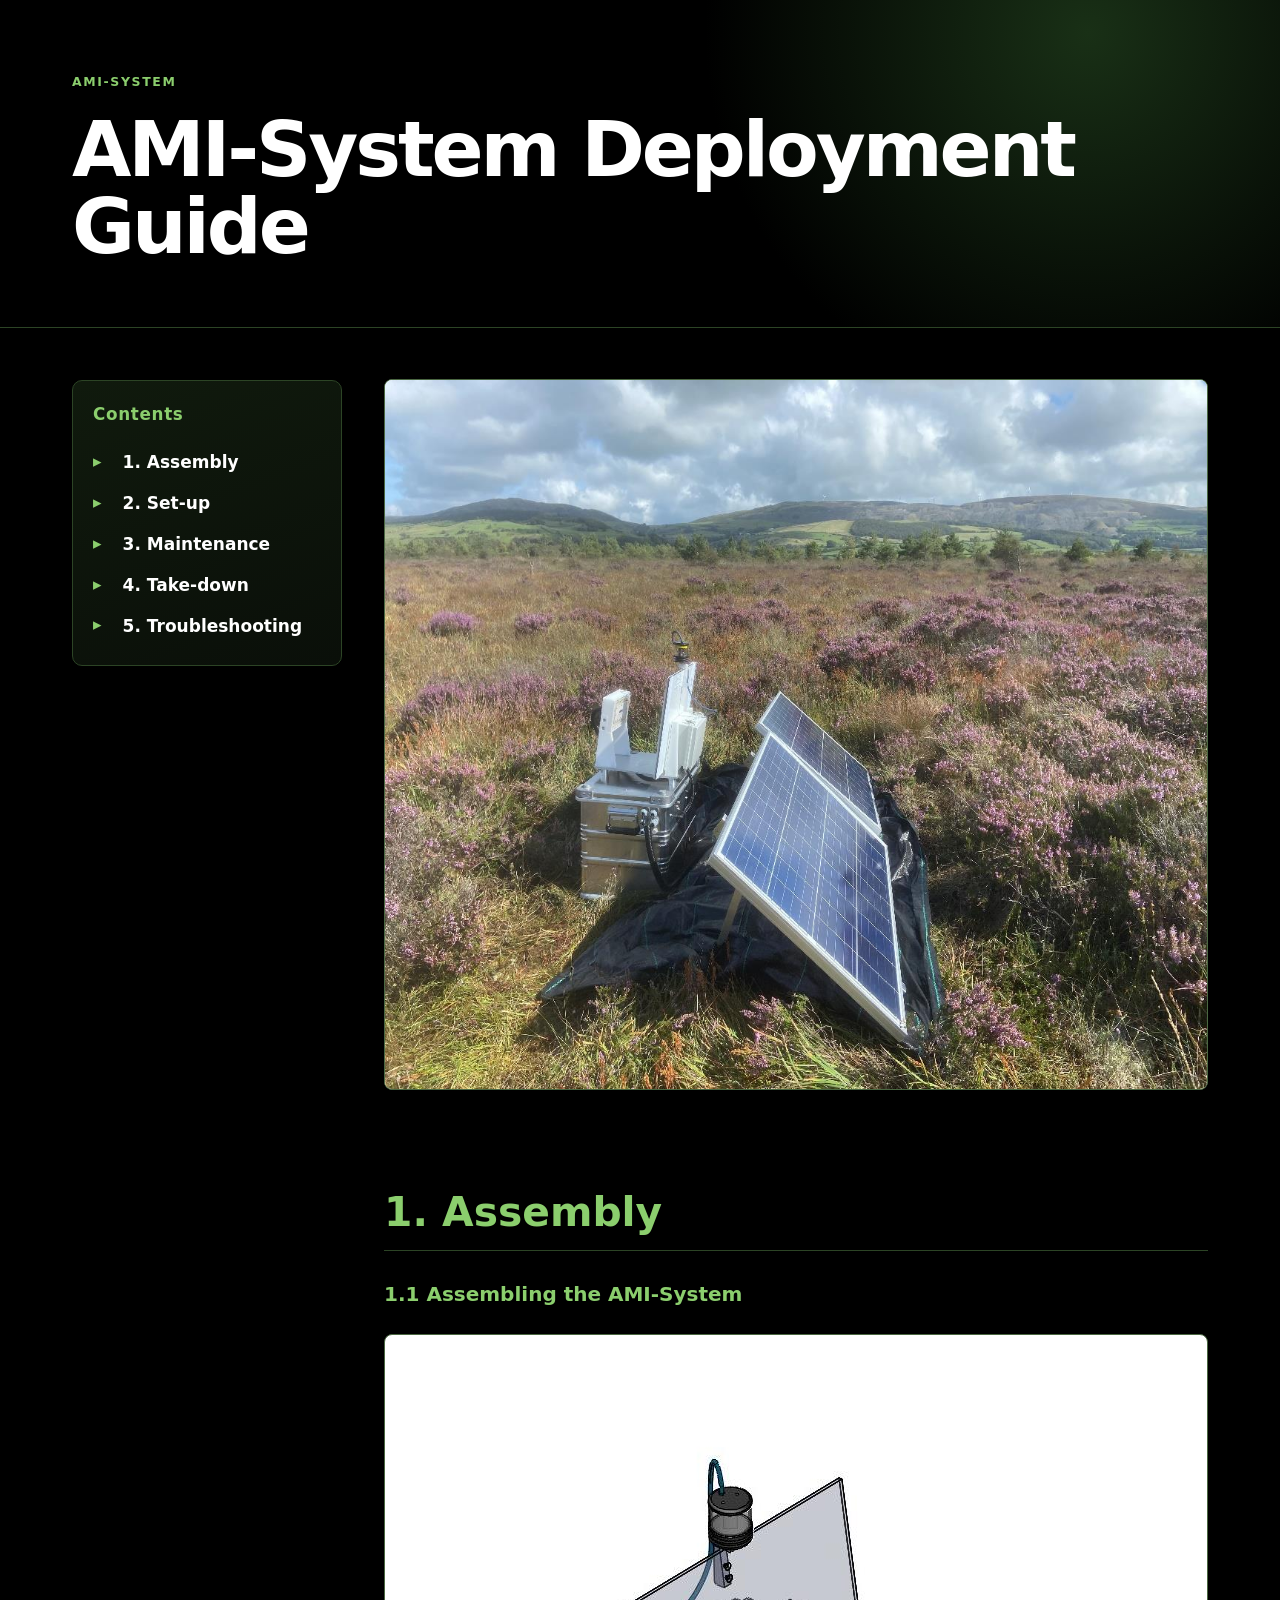
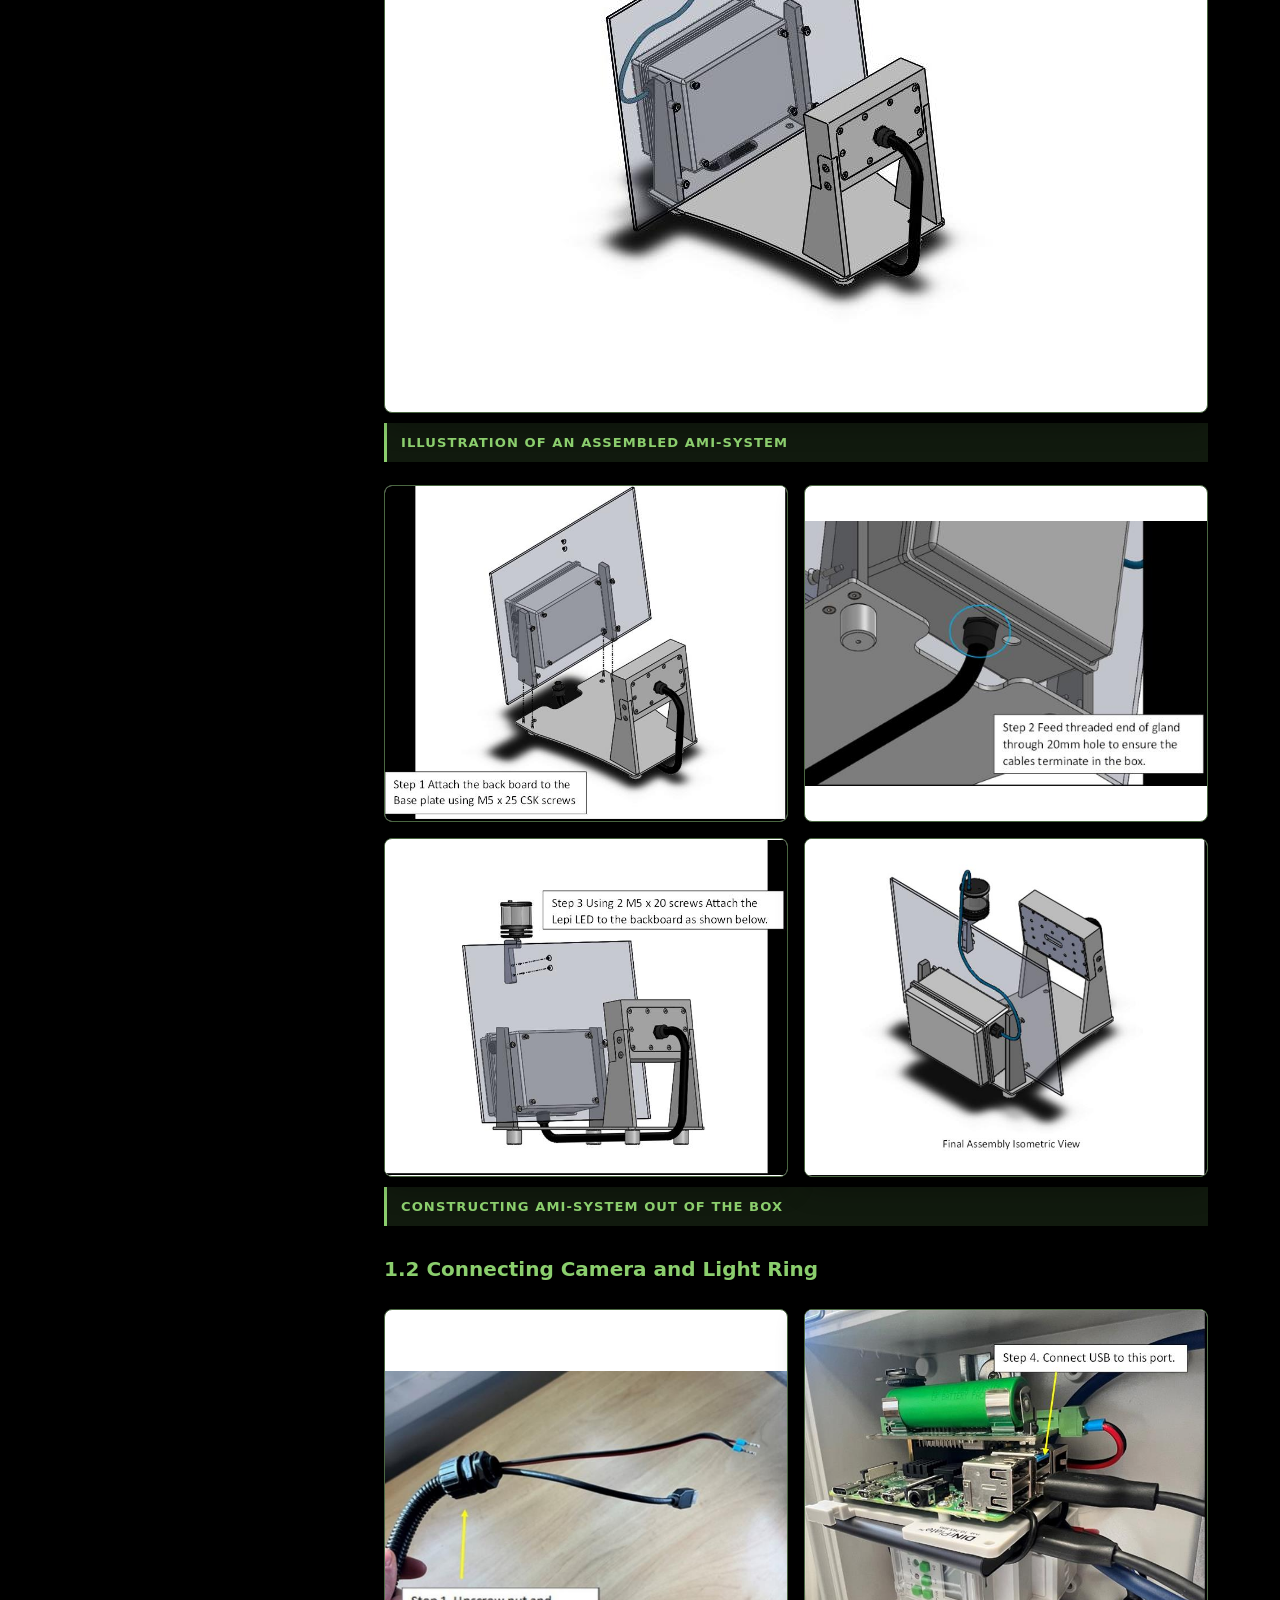
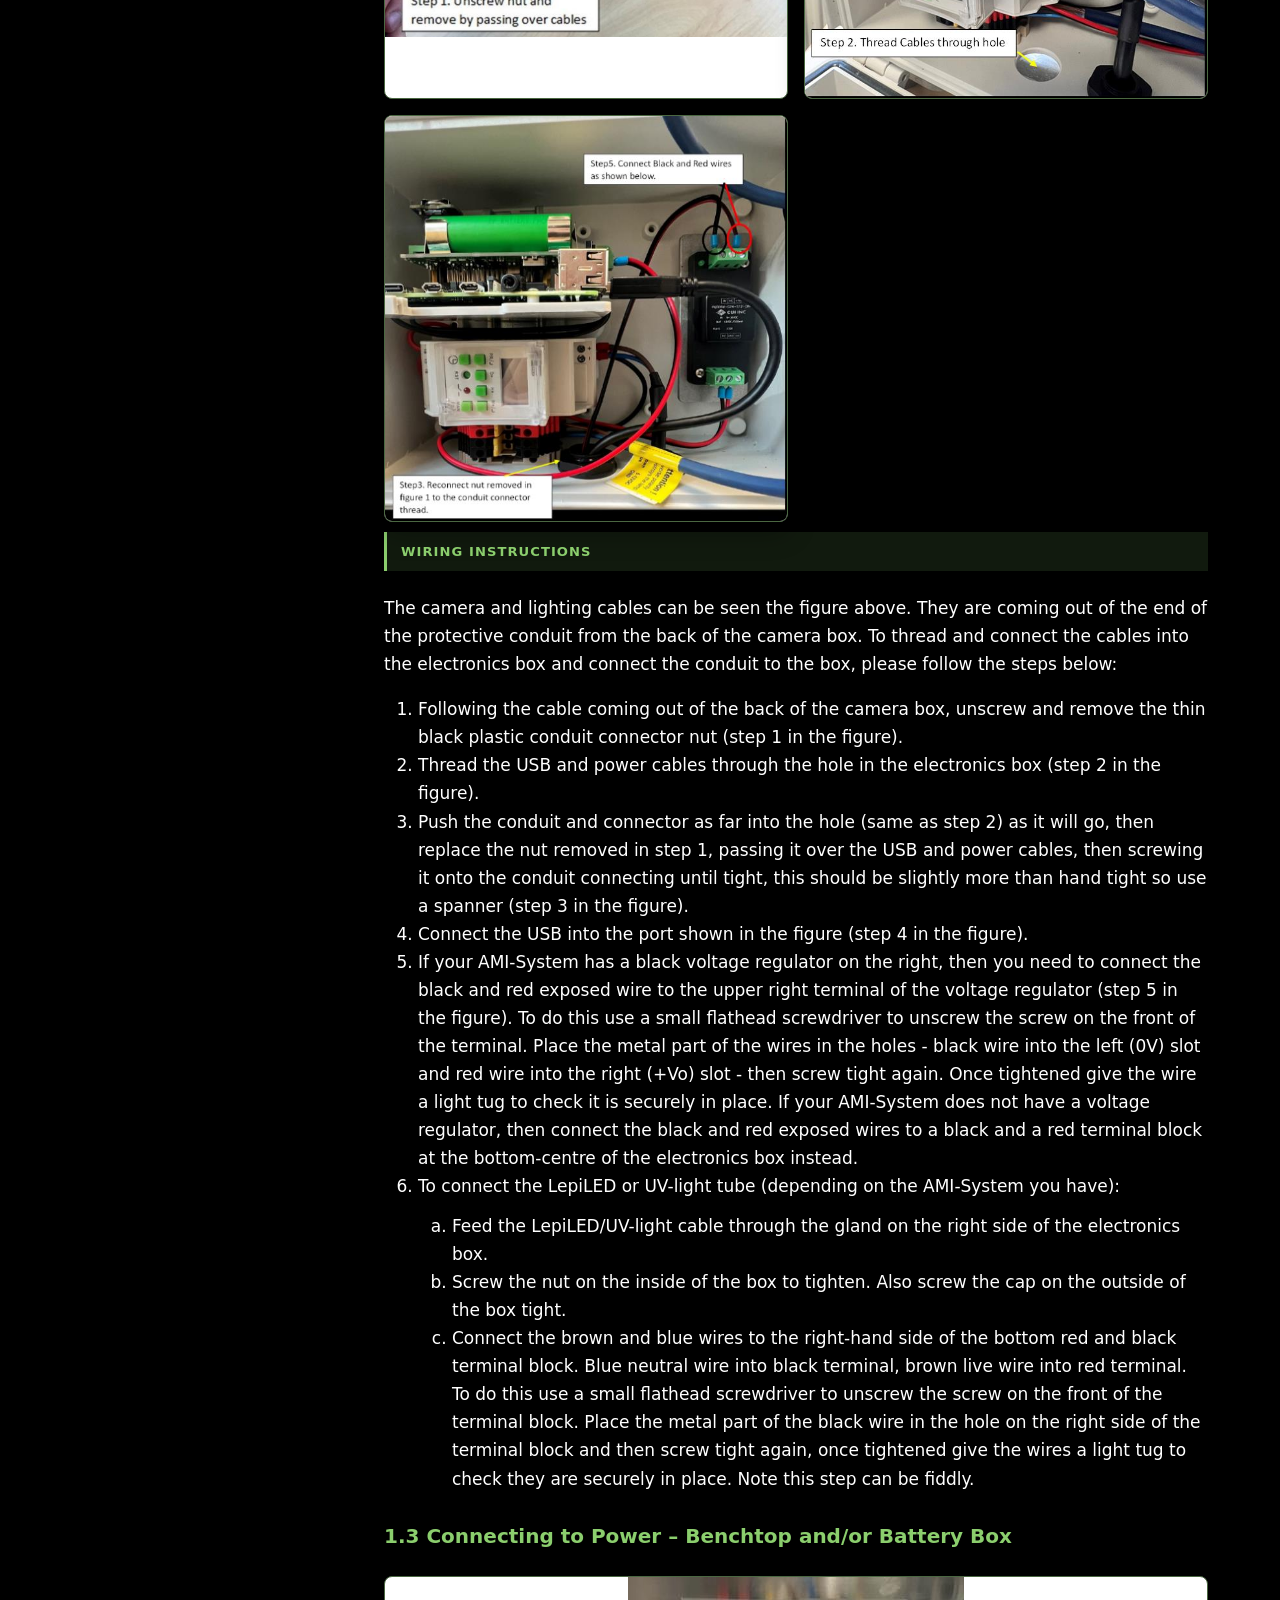
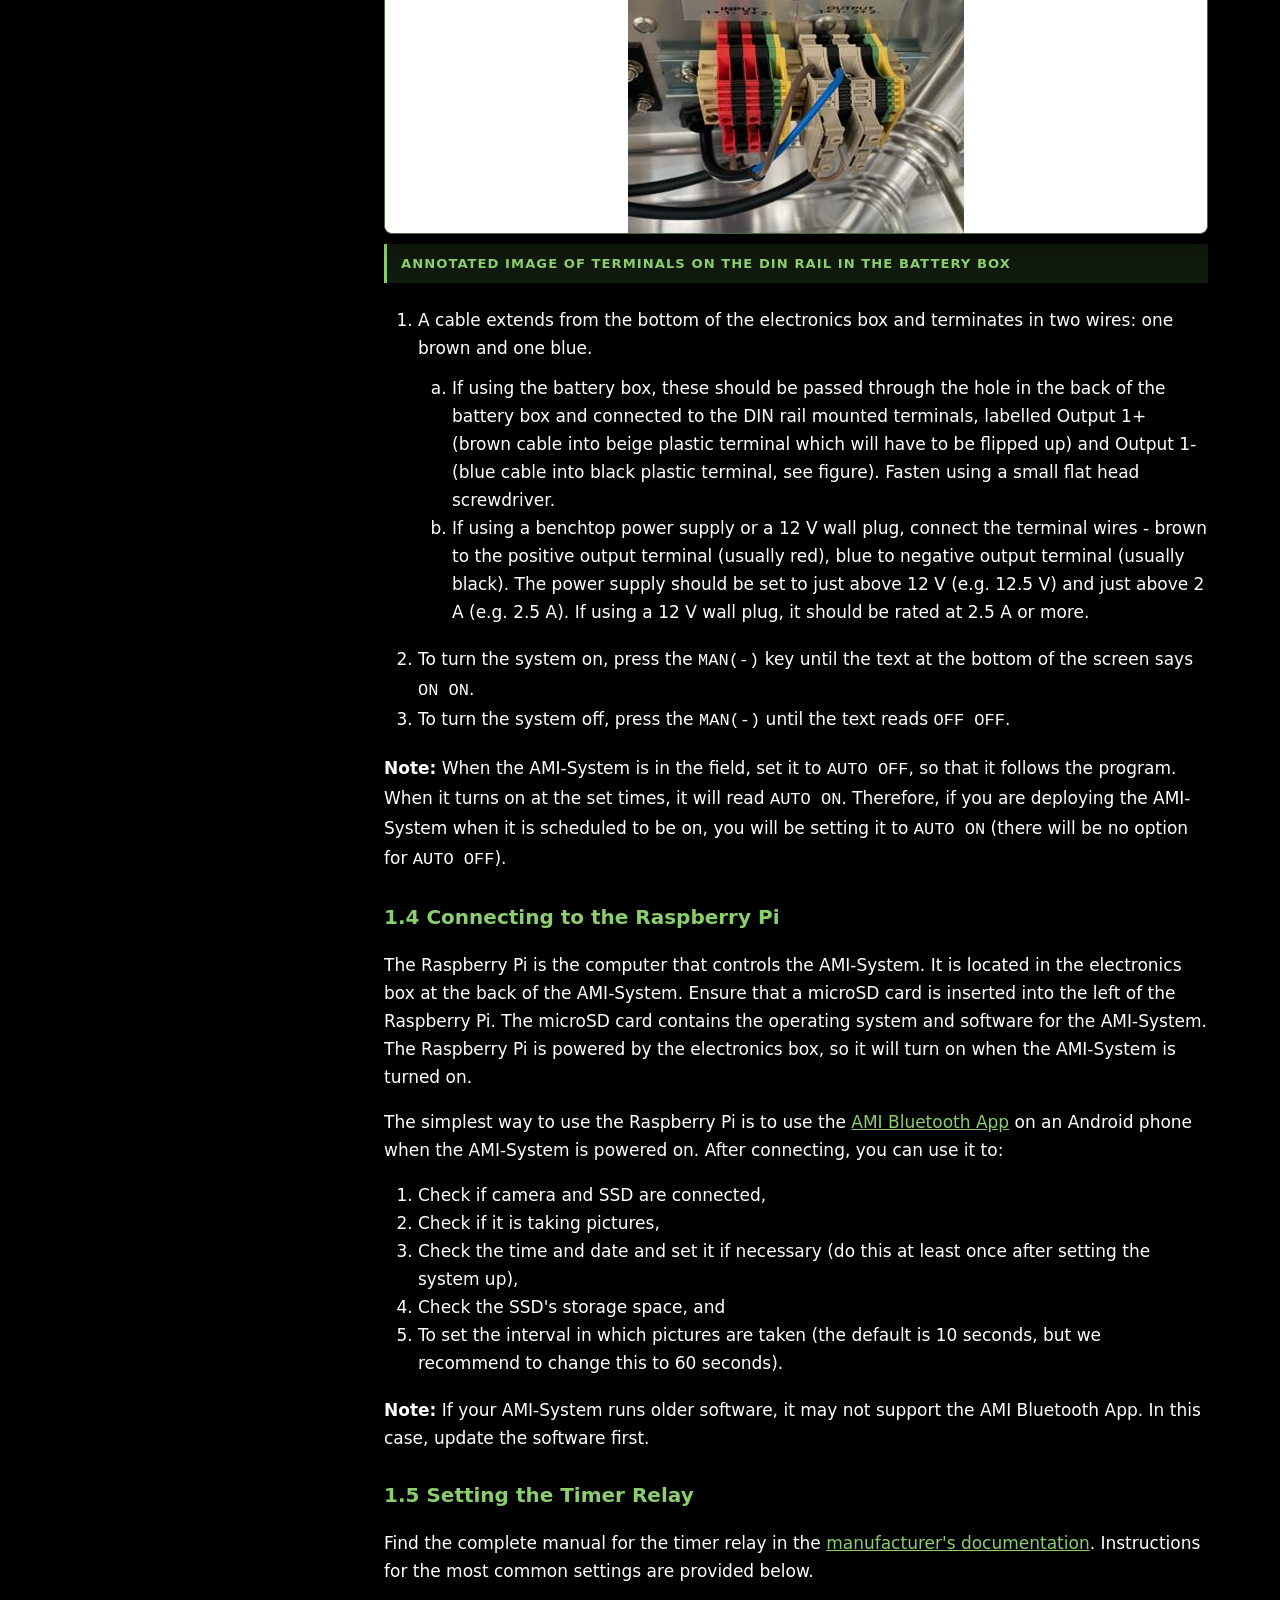
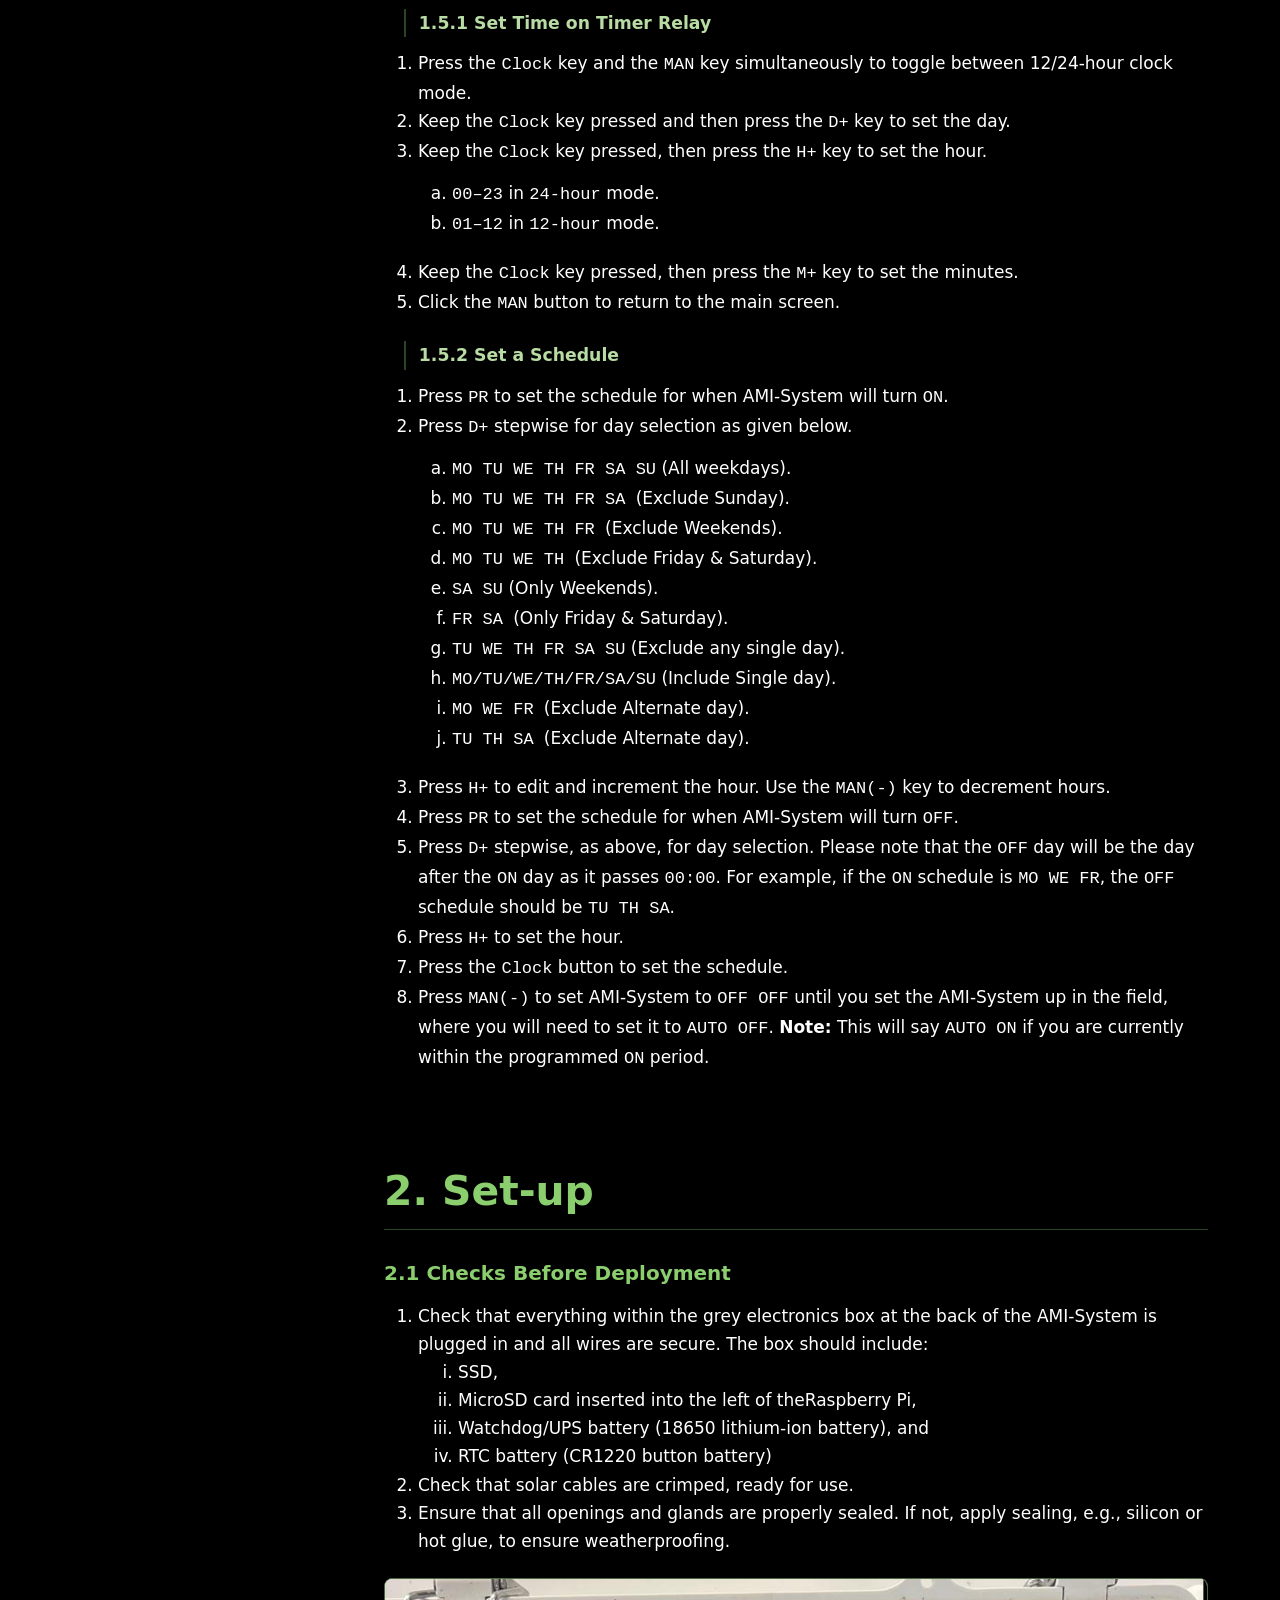
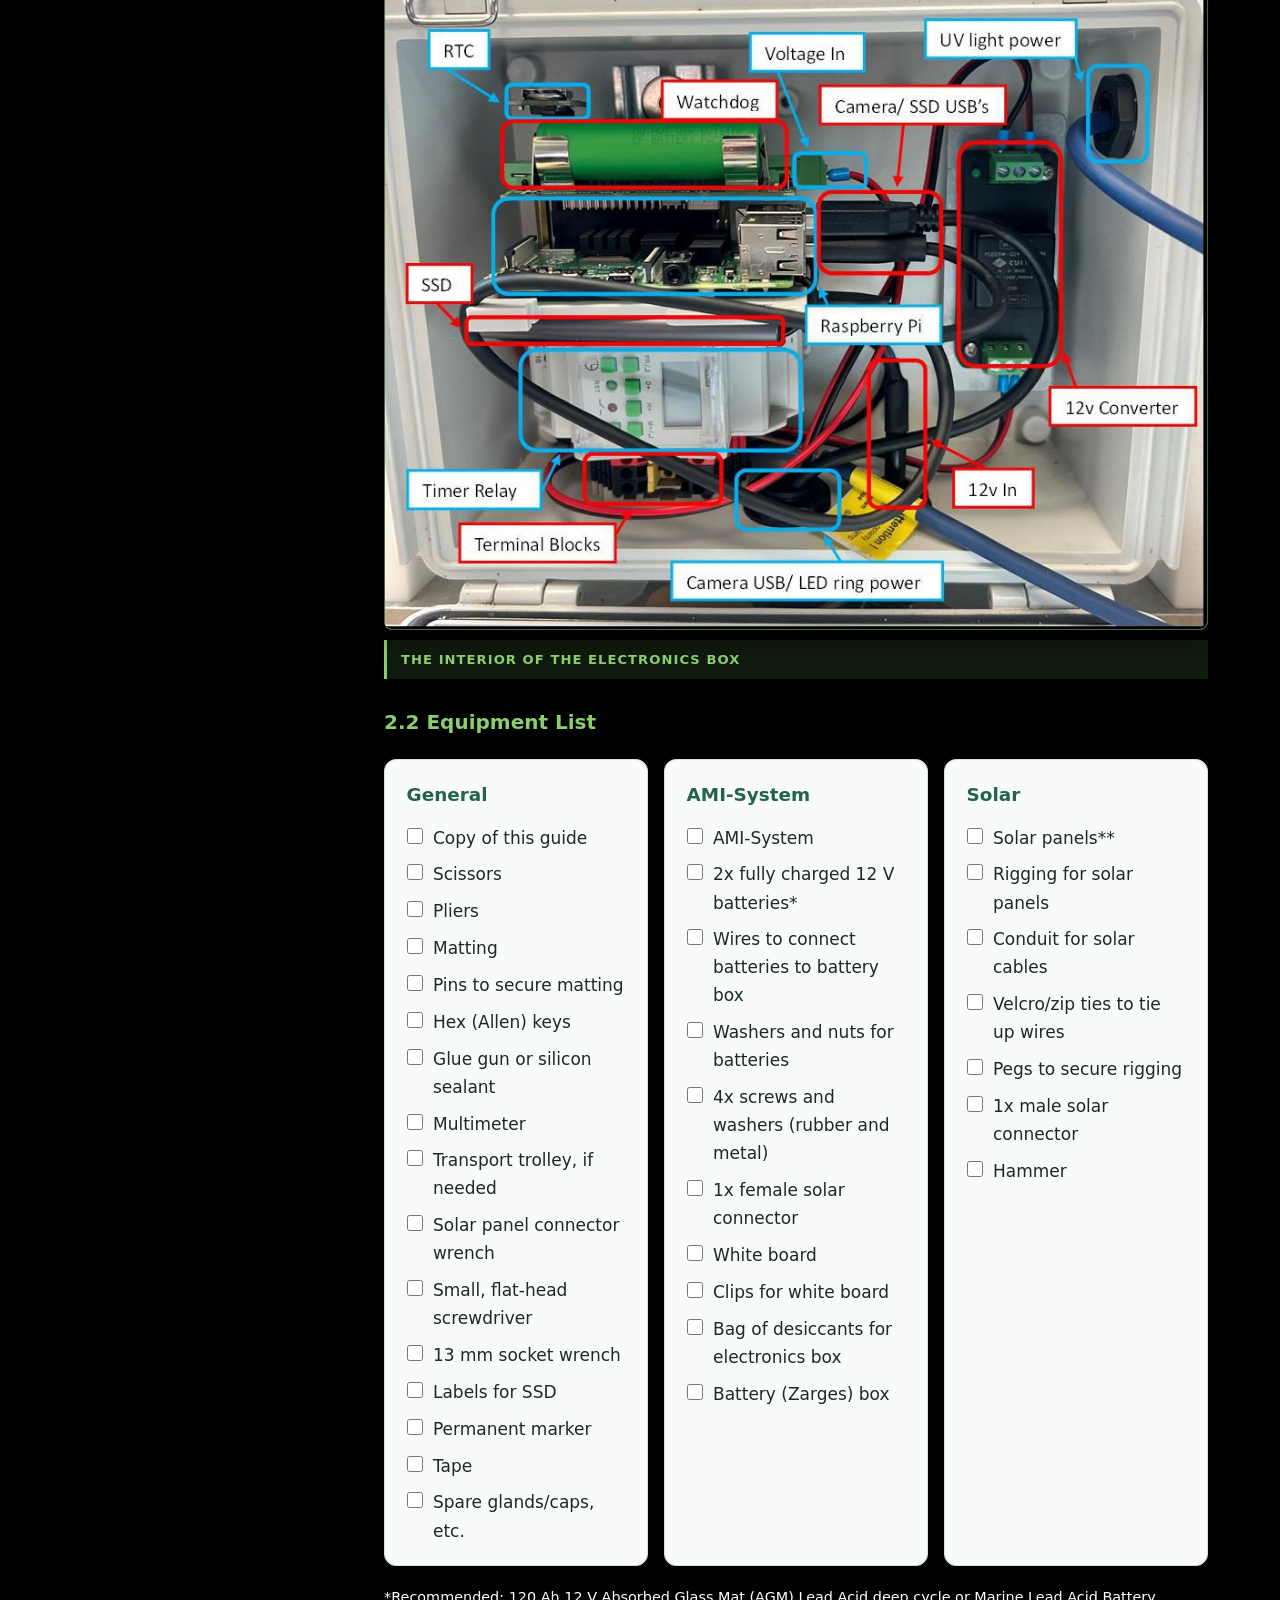
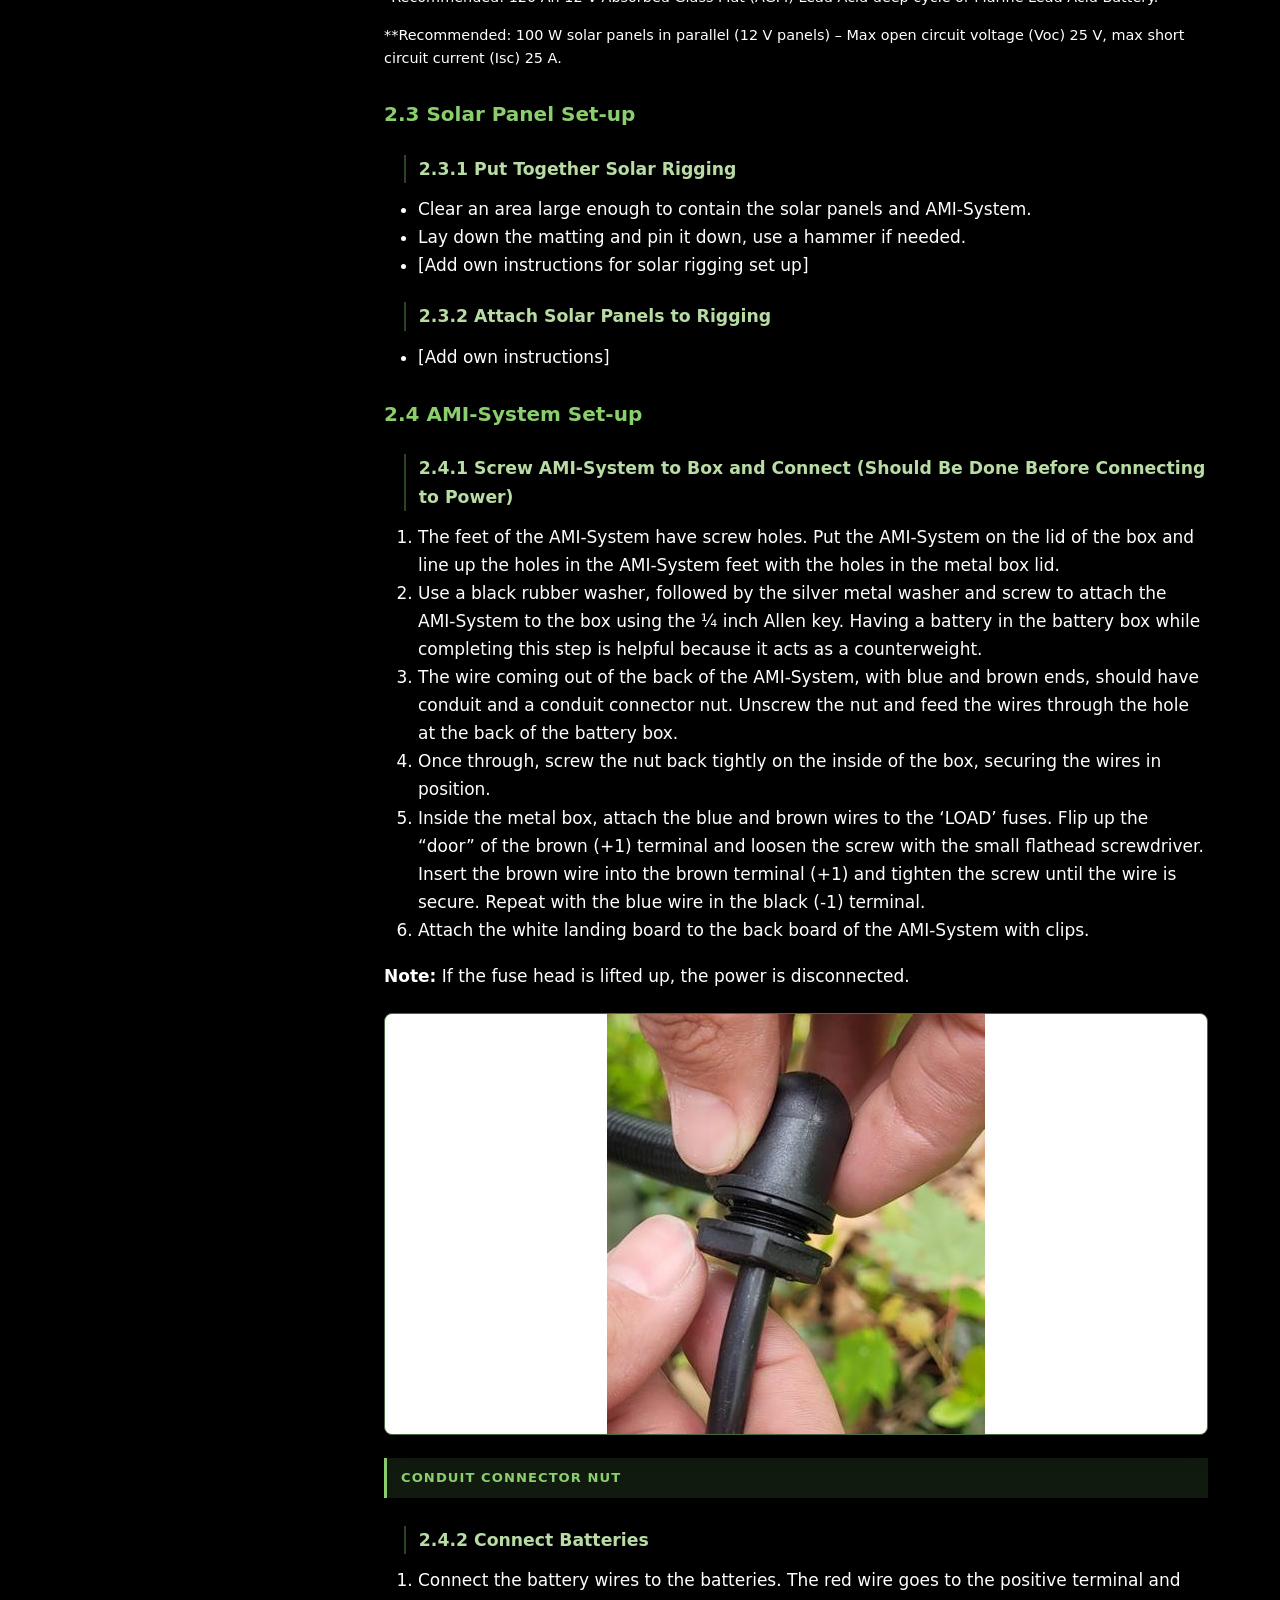
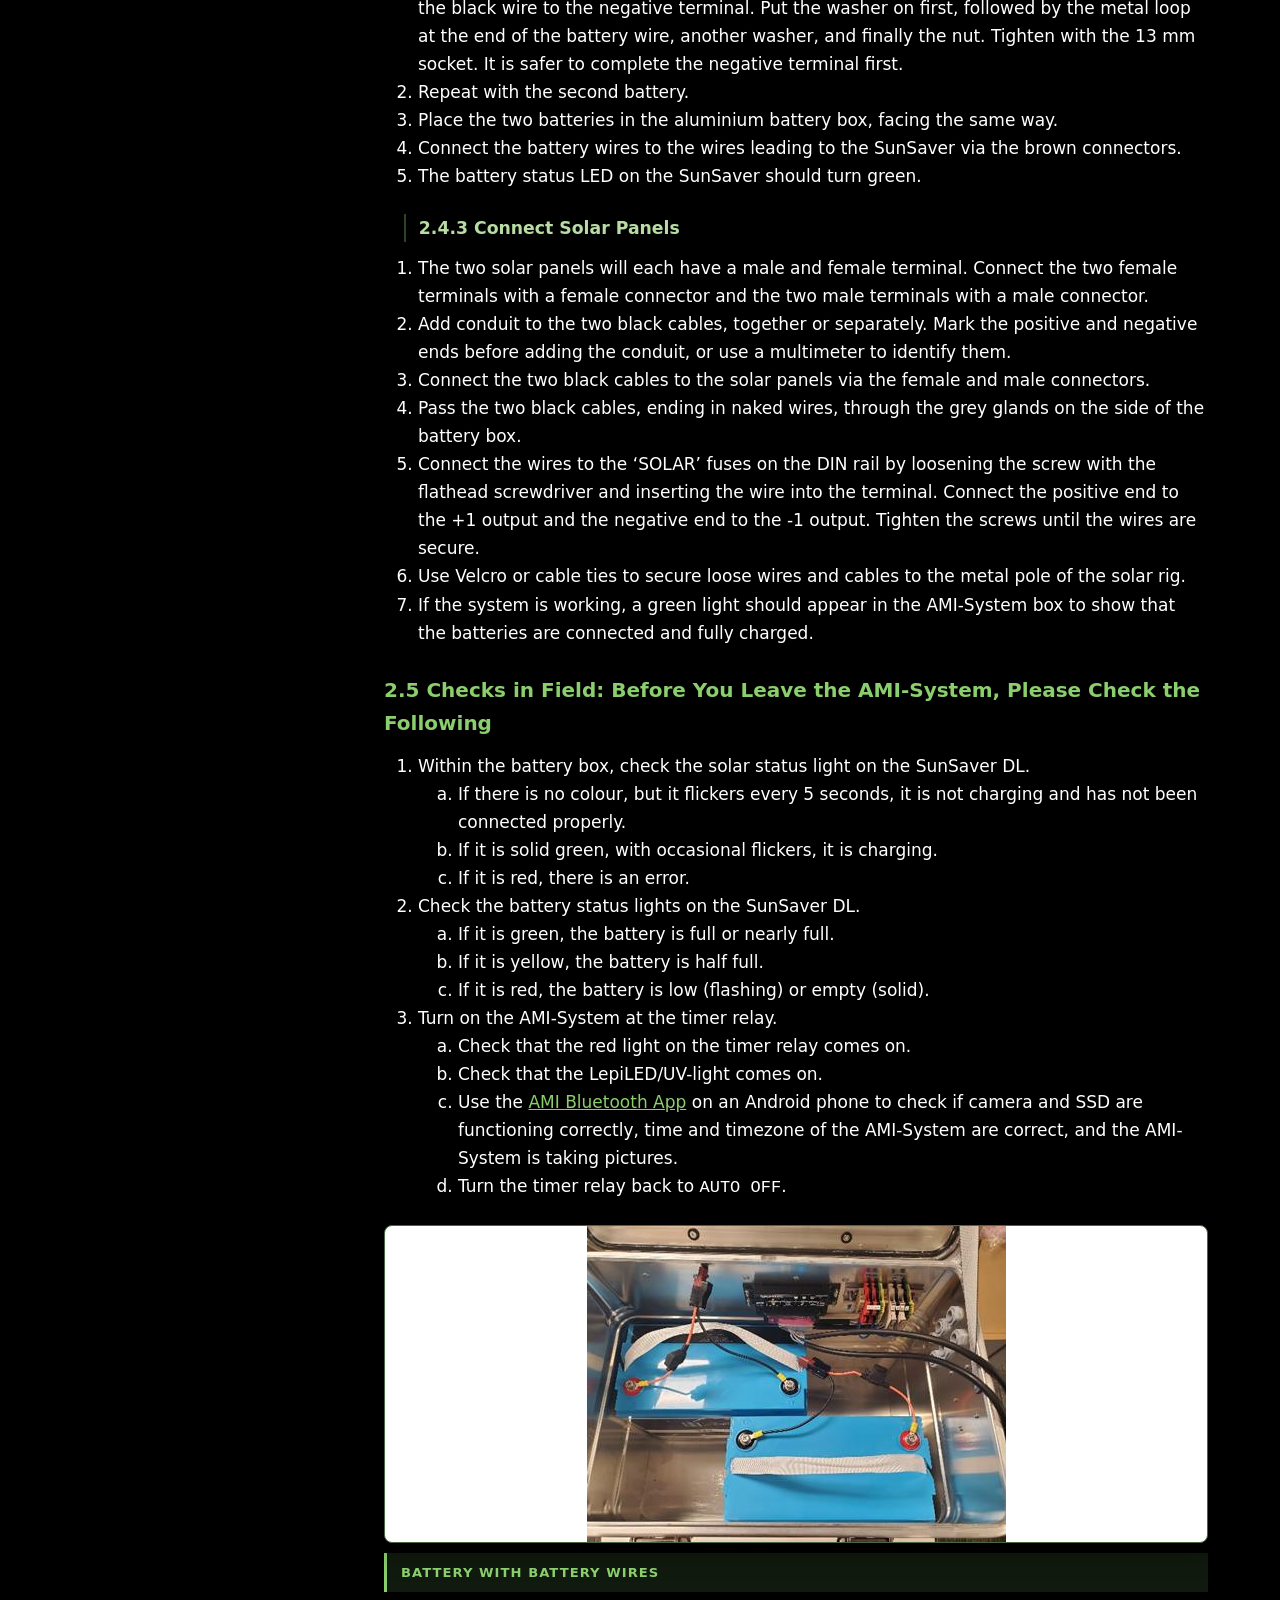
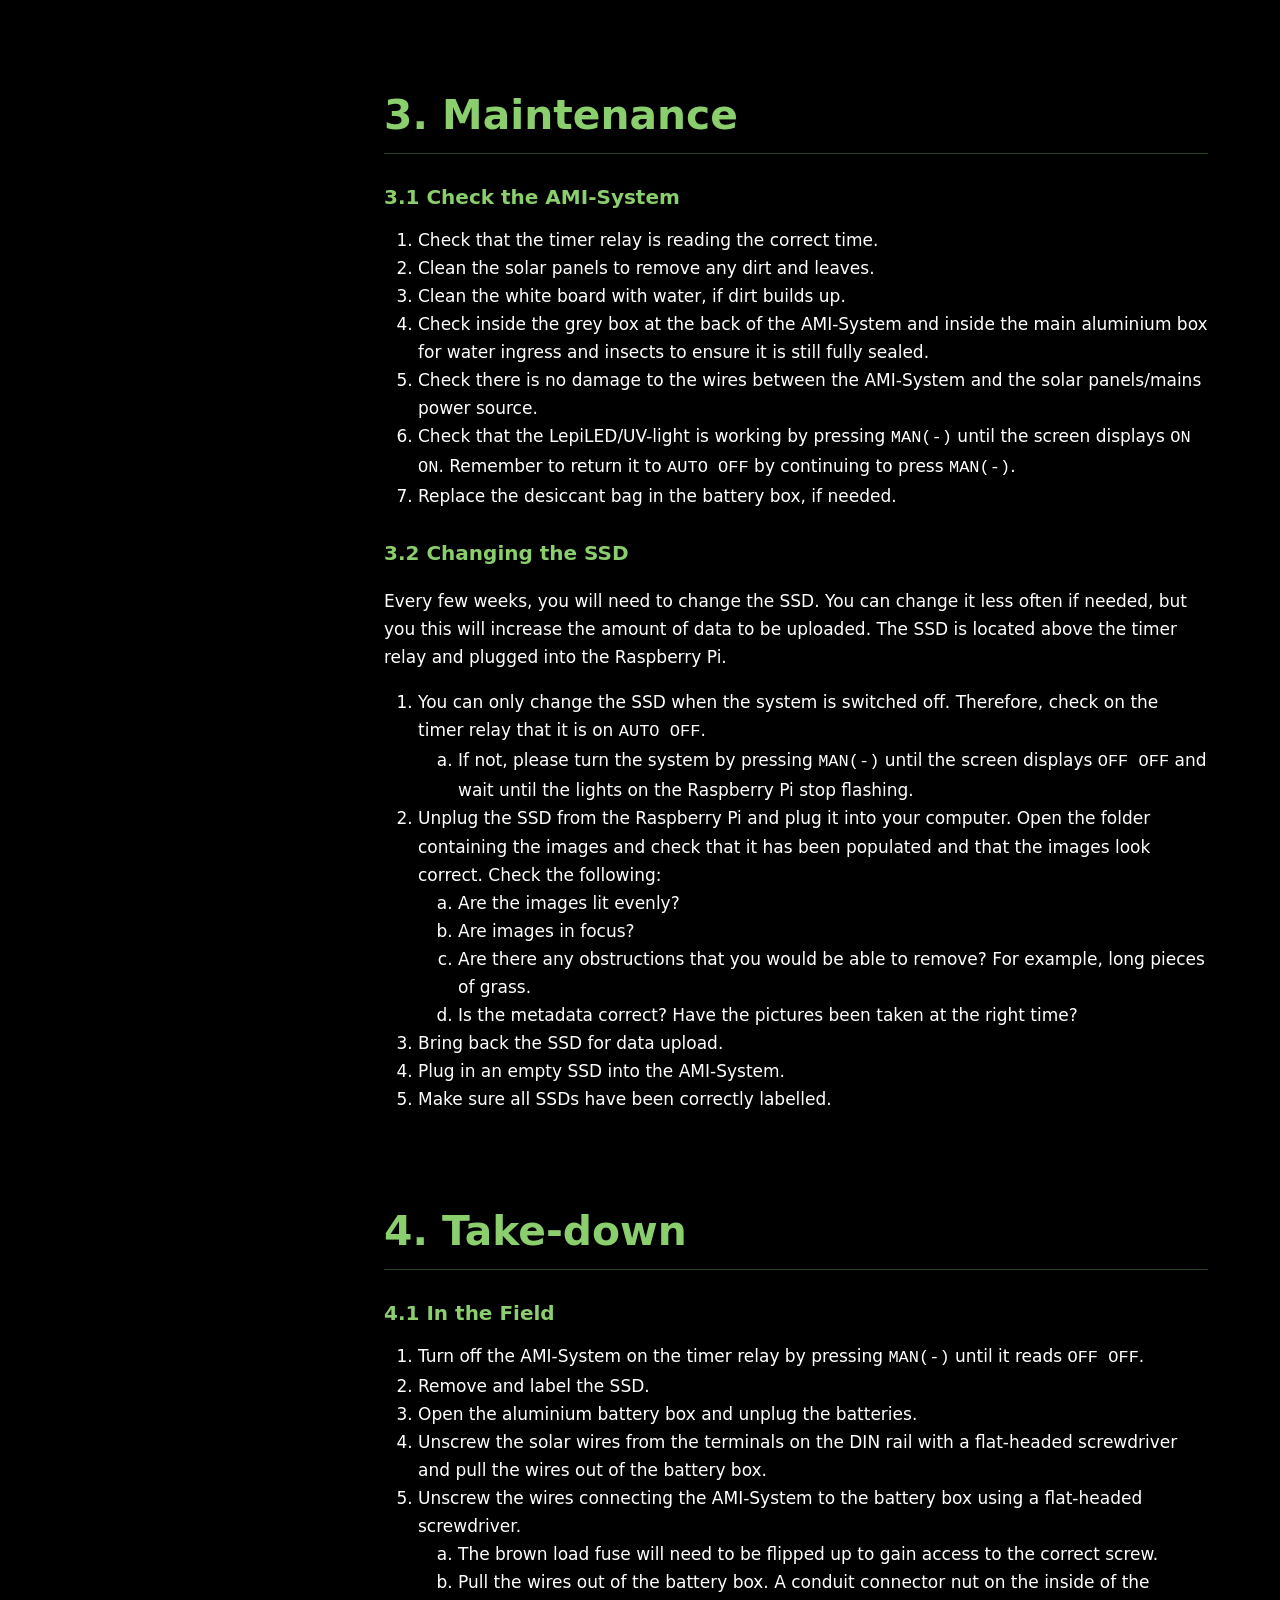
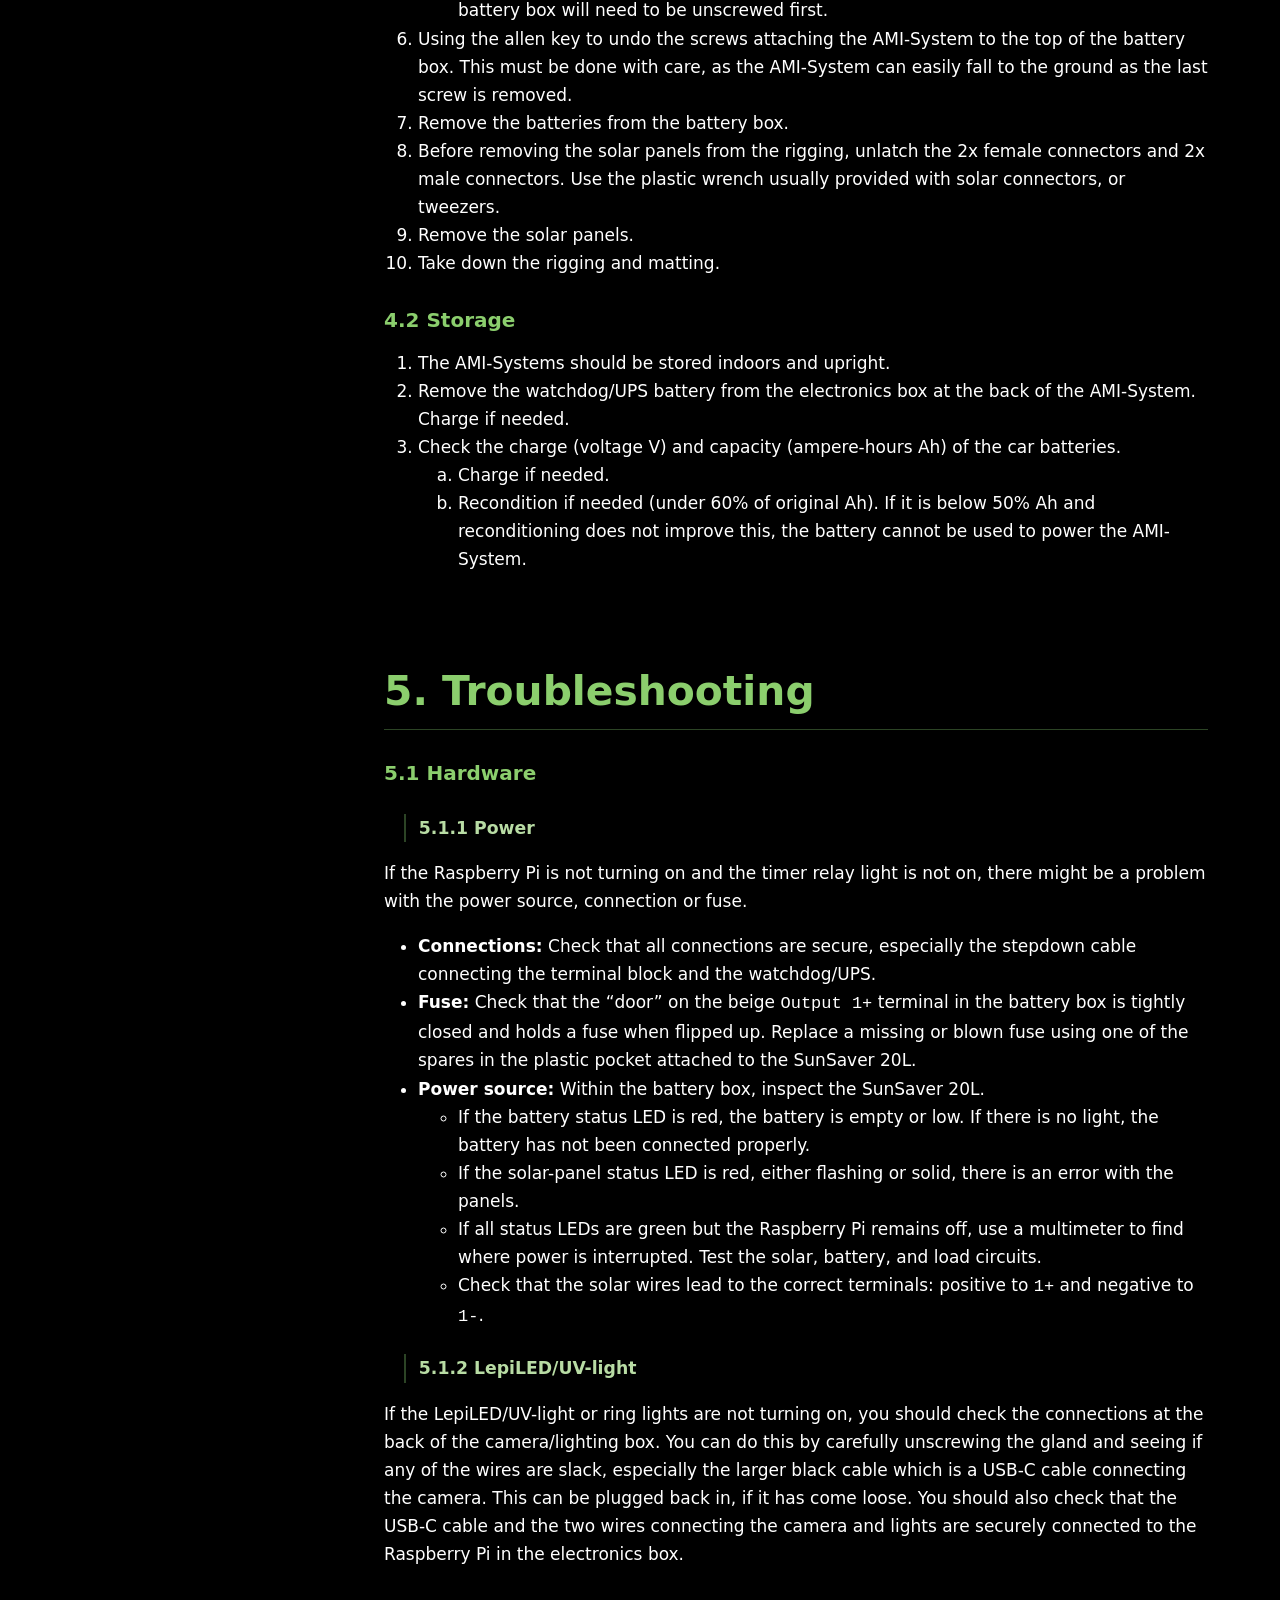
==== index.html @ a751bf2e "Add inital version of the FAQ" ====
<!doctype html>
<html lang="en-GB">
  <head>
    <meta charset="utf-8" />
    <meta name="viewport" content="width=device-width,initial-scale=1" />
    <link rel="icon" href="assets/favicon.ico" type="image/x-icon" />
    <title>AMI-System Deployment Guide</title>
    <link rel="stylesheet" href="css/styles.css" />
  </head>
  <body>
    <header class="hero">
      <div class="wrap">
        <div class="eyebrow">AMI-System</div>
        <h1>AMI-System Deployment Guide</h1>
      </div>
    </header>
    <main class="wrap layout">
      <aside class="toc" aria-label="Manual contents">
        <strong>Contents</strong>
        <ul>
          <li class="toc-major">
            <details>
              <summary><a href="#assembly">Assembly</a></summary>
              <ul>
                <li class="toc-sub">
                  <a href="#1-1-assembling-the-ami-system" class="toc-leaf"
                    >Assembling the AMI-System</a
                  >
                </li>
                <li class="toc-sub">
                  <a
                    href="#1-2-connecting-camera-and-light-ring"
                    class="toc-leaf"
                    >Connecting Camera and Light Ring</a
                  >
                </li>
                <li class="toc-sub">
                  <a
                    href="#1-3-connecting-to-power-benchtop-and-or-battery-box"
                    class="toc-leaf"
                    >Connecting to Power – Benchtop and/or Battery Box</a
                  >
                </li>
                <li class="toc-sub">
                  <a href="#1-4-connecting-to-the-pi" class="toc-leaf"
                    >Connecting to the Raspberry Pi</a
                  >
                </li>
                <li class="toc-sub">
                  <details>
                    <summary><a href="#1-7-setting-the-timer-relay">Setting the Timer Relay</a></summary>
                    <ul>
                      <li class="toc-detail">
                        <a href="#1-7-1-set-time-on-timer-relay">Set Time on Timer Relay</a>
                      </li>
                      <li class="toc-detail">
                        <a href="#1-7-2-set-a-schedule">Set a Schedule</a>
                      </li>
                    </ul>
                  </details>
                </li>
              </ul>
            </details>
          </li>
          <li class="toc-major">
            <details>
              <summary><a href="#setup">Set-up</a></summary>
              <ul>
                <li class="toc-sub">
                  <a href="#2-1-checks-before-deployment" class="toc-leaf"
                    >Checks Before Deployment</a
                  >
                </li>
                <li class="toc-sub">
                  <a href="#2-2-equipment-list" class="toc-leaf"
                    >Equipment List</a
                  >
                </li>
                <li class="toc-sub">
                  <details>
                    <summary><a href="#2-3-solar-panel-set-up">Solar Panel Set-up</a></summary>
                    <ul>
                      <li class="toc-detail">
                        <a href="#2-3-1-put-together-solar-rigging">Put Together Solar Rigging</a>
                      </li>
                      <li class="toc-detail">
                        <a href="#2-3-2-attach-solar-panels-to-rigging">Attach Solar Panels to Rigging</a>
                      </li>
                    </ul>
                  </details>
                </li>
                <li class="toc-sub">
                  <details>
                    <summary>
                      <a href="#2-4-ami-set-up">AMI-System Set-up</a>
                    </summary>
                    <ul>
                      <li class="toc-detail">
                        <a
                          href="#2-4-1-screw-ami-to-box-and-connect-should-be-done-before-connecting-to-power"
                          >Screw AMI-System to Box and Connect (Should Be Done
                          Before Connecting to Power)</a
                        >
                      </li>
                      <li class="toc-detail">
                        <a href="#2-4-2-connect-batteries">Connect Batteries</a>
                      </li>
                      <li class="toc-detail">
                        <a href="#2-4-3-connect-solar-panels">Connect Solar Panels</a>
                      </li>
                    </ul>
                  </details>
                </li>
                <li class="toc-sub">
                  <a
                    href="#2-5-checks-in-field-before-you-leave-the-ami-system-please-check-the-following"
                    class="toc-leaf"
                    >Checks in Field: Before You Leave the AMI-System, Please
                    Check the Following</a
                  >
                </li>
              </ul>
            </details>
          </li>
          <li class="toc-major">
            <details>
              <summary><a href="#maintenance">Maintenance</a></summary>
              <ul>
                <li class="toc-sub">
                  <a href="#4-1-check-the-ami-system" class="toc-leaf"
                    >Check the AMI-System</a
                  >
                </li>
                <li class="toc-sub">
                  <a href="#4-2-changing-the-ssd-hard-drive" class="toc-leaf"
                    >Changing the SSD</a
                  >
                </li>
              </ul>
            </details>
          </li>
          <li class="toc-major">
            <details>
              <summary><a href="#takedown">Take-down</a></summary>
              <ul>
                <li class="toc-sub">
                  <a href="#6-1-in-the-field" class="toc-leaf"
                    >In the Field</a
                  >
                </li>
                <li class="toc-sub">
                  <a href="#6-2-storage" class="toc-leaf">Storage</a>
                </li>
              </ul>
            </details>
          </li>
          <li class="toc-major">
            <details>
              <summary>
                <a href="#troubleshooting">Troubleshooting</a>
              </summary>
              <ul>
                <li class="toc-sub">
                  <details>
                    <summary><a href="#7-1-hardware">Hardware</a></summary>
                    <ul>
                      <li class="toc-detail">
                        <a href="#7-1-1-power">Power</a>
                      </li>
                      <li class="toc-detail">
                        <a href="#7-1-2-lepiled">LepiLED/UV-light</a>
                      </li>
                    </ul>
                  </details>
                </li>
                <li class="toc-sub">
                  <details>
                    <summary><a href="#7-2-software">Software</a></summary>
                    <ul>
                      <li class="toc-detail">
                        <a href="#7-2-1-camera">Camera</a>
                      </li>
                      <li class="toc-detail">
                        <a href="#7-2-2-time-date">Time/Date</a>
                      </li>
                      <li class="toc-detail">
                        <a href="#7-2-3-hard-drive-ssd"
                          >SSD</a
                        >
                      </li>
                    </ul>
                  </details>
                </li>
                <li class="toc-sub">
                  <a href="#5-3-faq" class="toc-leaf">FAQ</a>
                </li>
              </ul>
            </details>
          </li>
        </ul>
      </aside>
      <div class="content">
        <section class="manual-section">
          <!-- <h2 class="manual-title">AMI-System Deployment Guide</h2> -->
          <div class="figure-grid">
            <figure class="figure">
              <img src="assets/page-01-image-000.png" alt="" loading="lazy" />
            </figure>
          </div>
        </section>

        <section class="manual-section" id="assembly">
          <h2 class="manual-section-heading">Assembly</h2>
          <h3 class="subsection" id="1-1-assembling-the-ami-system">
            Assembling the AMI-System
          </h3>
          <figure class="figure-set">
            <div class="figure-grid">
              <figure class="figure">
                <img src="assets/page-04-image-001.png" alt="" loading="lazy" />
              </figure>
            </div>
            <figcaption class="figure-caption">
              ILLUSTRATION OF AN ASSEMBLED AMI-SYSTEM
            </figcaption>
          </figure>
          <figure class="figure-set">
            <div class="figure-grid">
              <figure class="figure">
                <img src="assets/page-05-image-002.png" alt="" loading="lazy" />
              </figure>
              <figure class="figure">
                <img src="assets/page-05-image-004.png" alt="" loading="lazy" />
              </figure>
              <figure class="figure">
                <img src="assets/page-05-image-006.png" alt="" loading="lazy" />
              </figure>
              <figure class="figure">
                <img src="assets/page-05-image-008.png" alt="" loading="lazy" />
              </figure>
            </div>
            <figcaption class="figure-caption">
              CONSTRUCTING AMI-SYSTEM OUT OF THE BOX
            </figcaption>
          </figure>

          <h3 class="subsection" id="1-2-connecting-camera-and-light-ring">
            Connecting Camera and Light Ring
          </h3>
          <figure class="figure-set">
            <div class="figure-grid">
              <figure class="figure">
                <img src="assets/page-06-image-010.png" alt="" loading="lazy" />
              </figure>
              <figure class="figure">
                <img src="assets/page-06-image-011.png" alt="" loading="lazy" />
              </figure>
              <figure class="figure">
                <img src="assets/page-06-image-013.png" alt="" loading="lazy" />
              </figure>
            </div>
            <figcaption class="figure-caption">WIRING INSTRUCTIONS</figcaption>
          </figure>
          <p>
            The camera and lighting cables can be seen the figure above. They are
            coming out of the end of the protective conduit from the back of the
            camera box. To thread and connect the cables into the electronics
            box and connect the conduit to the box, please follow the steps
            below:
          </p>
          <ol class="manual-list">
            <li>
              Following the cable coming out of the back of the camera box,
              unscrew and remove the thin black plastic conduit connector nut
              (step 1 in the figure).
            </li>
            <li>
              Thread the USB and power cables through the hole in the
              electronics box (step 2 in the figure).
            </li>
            <li>
              Push the conduit and connector as far into the hole (same as step
              2) as it will go, then replace the nut removed in step 1, passing
              it over the USB and power cables, then screwing it onto the
              conduit connecting until tight, this should be slightly more than
              hand tight so use a spanner (step 3 in the figure).
            </li>
            <li>Connect the USB into the port shown in the figure (step 4 in the figure).</li>
            <li>
              If your AMI-System has a black voltage regulator on the right, then
              you need to connect the black and red exposed wire to the upper
              right terminal of the voltage regulator (step 5 in the figure). To
              do this use a small flathead screwdriver to unscrew the screw on
              the front of the terminal. Place the metal part of the wires in
              the holes - black wire into the left (0V) slot and red wire into
              the right (+Vo) slot - then screw tight again. Once tightened give
              the wire a light tug to check it is securely in place.
              If your AMI-System does not have a voltage regulator, then connect
              the black and red exposed wires to a black and a red terminal block
              at the bottom-centre of the electronics box instead.
            </li>
            <li>
              To connect the LepiLED or UV-light tube (depending on the AMI-System you have):
              <ol type="a" class="manual-list">
                <li>
                  Feed the LepiLED/UV-light cable through the gland on the right side of
                  the electronics box.
                </li>
                <li>
                  Screw the nut on the inside of the box to tighten. Also screw
                  the cap on the outside of the box tight.
                </li>
                <li>
                  Connect the brown and blue wires to the right-hand side of the
                  bottom red and black terminal block. Blue neutral wire into
                  black terminal, brown live wire into red terminal. To do this
                  use a small flathead screwdriver to unscrew the screw on the
                  front of the terminal block. Place the metal part of the black
                  wire in the hole on the right side of the terminal block and
                  then screw tight again, once tightened give the wires a light
                  tug to check they are securely in place. Note this step can be
                  fiddly.
                </li>
              </ol>
            </li>
          </ol>

          <h3 class="subsection" id="1-3-connecting-to-power-benchtop-and-or-battery-box">
            Connecting to Power – Benchtop and/or Battery Box
          </h3>
          <figure class="figure-set">
            <div class="figure-grid">
              <figure class="figure">
                <img src="assets/page-07-image-015.png" alt="" loading="lazy" />
              </figure>
            </div>
            <figcaption class="figure-caption">
              ANNOTATED IMAGE OF TERMINALS ON THE DIN RAIL IN THE BATTERY BOX
            </figcaption>
          </figure>
          <ol class="manual-list">
            <li>
              A cable extends from the bottom of the electronics box and
              terminates in two wires: one brown and one blue.
              <ol type="a" class="manual-list">
                <li>
                  If using the battery box, these should be passed through the
                  hole in the back of the battery box and connected to the DIN
                  rail mounted terminals, labelled Output 1+ (brown cable into
                  beige plastic terminal which will have to be flipped up) and
                  Output 1- (blue cable into black plastic terminal, see  figure).
                  Fasten using a small flat head screwdriver.
                </li>
                <li>
                  If using a benchtop power supply or a 12 V wall plug, connect the terminal wires -
                  brown to the positive output terminal (usually red), blue to
                  negative output terminal (usually black). The power supply
                  should be set to just above 12 V (e.g. 12.5 V) and just above
                  2 A (e.g. 2.5 A). If using a 12 V wall plug, it should be rated at 2.5 A or more.
                </li>
              </ol>
            </li>
            <li>
              To turn the system on, press the <code>MAN(-)</code> key until
              the text at the bottom of the screen says <code>ON ON</code>.
            </li>
            <li>
              To turn the system off, press the <code>MAN(-)</code> until the
              text reads <code>OFF OFF</code>.
            </li>
          </ol>
          <p><b>Note:</b> When the AMI-System
            is in the field, set it to <code>AUTO OFF</code>, so that it
            follows the program. When it turns on at the set times, it will
            read <code>AUTO ON</code>. Therefore, if you are deploying the
            AMI-System when it is scheduled to be on, you will be setting it
            to <code>AUTO ON</code> (there will be no option for
            <code>AUTO OFF</code>).
          </p>

          <h3 class="subsection" id="1-4-connecting-to-the-pi">Connecting to the Raspberry Pi</h3>
          <p>
            The Raspberry Pi is the computer that controls the AMI-System. It
            is located in the electronics box at the back of the AMI-System.
            Ensure that a microSD card is inserted into the left of the Raspberry Pi.
            The microSD card contains the operating system and software for the AMI-System.
            The Raspberry Pi is powered by the electronics box, so it will turn on when the AMI-System is turned on.
          </p>
          <p>
            The simplest way to use the Raspberry Pi is to use the
            <a
              href="https://ami-system.github.io/ami-app-bluetooth-lite/"
              target="_blank"
              rel="noopener noreferrer"
              >AMI Bluetooth App</a
            >
            on an Android phone when the AMI-System is powered on. After connecting, you can use it to:

            <ol class="manual-list">
              <li>Check if camera and SSD are connected,</li>
              <li>Check if it is taking pictures,</li>
              <li>Check the time and date and set it if necessary (do this at least once after setting the system up),</li>
              <li>Check the SSD's storage space, and</li>
              <li>To set the interval in which pictures are taken (the default is 10 seconds, but we recommend to change this to 60 seconds).</li>
            </ol>
              <b>Note:</b> If your AMI-System runs older software, it may not support the AMI Bluetooth App.
              In this case, update the software first.
            </p>

          <h3 class="subsection" id="1-7-setting-the-timer-relay">Setting the Timer Relay</h3>
          <p>
            Find the complete manual for the timer relay in the
            <a
              href="https://docs.rs-online.com/8558/0900766b815859bb.pdf"
              target="_blank"
              rel="noopener noreferrer"
              >manufacturer's documentation</a
            >.
            Instructions for the most common settings are provided below.
          </p>
          <h3 class="subsubsection" id="1-7-1-set-time-on-timer-relay">
            Set Time on Timer Relay
          </h3>
          <ol class="manual-list">
            <li>
              Press the <code>Clock</code> key and the <code>MAN</code> key simultaneously to toggle
              between 12/24-hour clock mode.
            </li>
            <li>
              Keep the <code>Clock</code> key pressed and then press the <code>D+</code> key to set the
              day.
            </li>
            <li>
              Keep the <code>Clock</code> key pressed, then press the <code>H+</code> key to set the
              hour.
              <ol type="a" class="manual-list">
                <li><code>00–23</code> in <code>24-hour</code> mode.</li>
                <li><code>01–12</code> in <code>12-hour</code> mode.</li>
              </ol>
            </li>
            <li>
              Keep the <code>Clock</code> key pressed, then press the <code>M+</code> key to set the
              minutes.
            </li>
            <li>Click the <code>MAN</code> button to return to the main screen.</li>
          </ol>

          <h3 class="subsubsection" id="1-7-2-set-a-schedule">Set a Schedule</h3>
          <ol class="manual-list">
            <li>Press <code>PR</code> to set the schedule for when AMI-System will turn <code>ON</code>.</li>
            <li>
              Press <code>D+</code> stepwise for day selection as given below.
              <ol type="a" class="manual-list">
                <li><code>MO TU WE TH FR SA SU</code> (All weekdays).</li>
                <li><code>MO TU WE TH FR SA   </code> (Exclude Sunday).</li>
                <li><code>MO TU WE TH FR      </code> (Exclude Weekends).</li>
                <li><code>MO TU WE TH         </code> (Exclude Friday &amp; Saturday).</li>
                <li><code>               SA SU</code> (Only Weekends).</li>
                <li><code>            FR SA   </code> (Only Friday &amp; Saturday).</li>
                <li><code>   TU WE TH FR SA SU</code> (Exclude any single day).</li>
                <li><code>MO/TU/WE/TH/FR/SA/SU</code> (Include Single day).</li>
                <li><code>MO    WE    FR      </code> (Exclude Alternate day).</li>
                <li><code>   TU    TH    SA   </code> (Exclude Alternate day).</li>
              </ol>
            </li>
            <li>
              Press <code>H+</code> to edit and increment the hour. Use the <code>MAN(-)</code> key to
              decrement hours.
            </li>
            <li>Press <code>PR</code> to set the schedule for when AMI-System will turn <code>OFF</code>.</li>
            <li>
              Press <code>D+</code> stepwise, as above, for day selection.
              Please note that the <code>OFF</code> day will be the day after
              the <code>ON</code> day as it passes <code>00:00</code>. For
              example, if the <code>ON</code> schedule is
              <code>MO WE FR</code>, the <code>OFF</code> schedule should be
              <code>TU TH SA</code>.
            </li>
            <li>Press <code>H+</code> to set the hour.</li>
            <li>Press the <code>Clock</code> button to set the schedule.</li>
            <li>
              Press <code>MAN(-)</code> to set AMI-System to <code>OFF OFF</code>
              until you set the AMI-System up in the field, where you will need
              to set it to <code>AUTO OFF</code>. <b>Note:</b> This will say
              <code>AUTO ON</code> if you are currently within the programmed
              <code>ON</code> period.
            </li>
          </ol>
        </section>
        <section class="manual-section" id="setup">
          <h2 class="manual-section-heading">Set-up</h2>
          <h3 class="subsection" id="2-1-checks-before-deployment">
            Checks Before Deployment
          </h3>
          <ol class="manual-list">
            <li>
              Check that everything within the grey electronics box at the back
              of the AMI-System is plugged in and all wires are secure. The box
              should include:
              <ol type="i">
                <li>SSD,</li>
                <li>MicroSD card inserted into the left of theRaspberry Pi,</li>
                <li>Watchdog/UPS battery (18650 lithium-ion battery), and</li>
                <li>RTC battery (CR1220 button battery)</li>
              </ol>
            </li>
            <li>Check that solar cables are crimped, ready for use.</li>
            <li>Ensure that all openings and glands are properly sealed. If not, apply sealing, e.g., silicon or hot glue, to ensure weatherproofing.</li>
          </ol>

          <figure class="figure-set">
            <div class="figure-grid">
              <figure class="figure">
                <img src="assets/page-13-image-054.png" alt="" loading="lazy" />
              </figure>
            </div>
            <figcaption class="figure-caption">
              THE INTERIOR OF THE ELECTRONICS BOX
            </figcaption>
          </figure>

          <h3 class="subsection" id="2-2-equipment-list">Equipment List</h3>
          <div class="equipment-cards">
            <section class="equipment-card">
              <h4>General</h4>
              <ul class="checklist">
                <li><label><input type="checkbox" />Copy of this guide</label></li>
                <li><label><input type="checkbox" />Scissors</label></li>
                <li><label><input type="checkbox" />Pliers</label></li>
                <li><label><input type="checkbox" />Matting</label></li>
                <li><label><input type="checkbox" />Pins to secure matting</label></li>
                <li><label><input type="checkbox" />Hex (Allen) keys</label></li>
                <li><label><input type="checkbox" />Glue gun or silicon sealant</label></li>
                <li><label><input type="checkbox" />Multimeter</label></li>
                <li><label><input type="checkbox" />Transport trolley, if needed</label></li>
                <li><label><input type="checkbox" />Solar panel connector wrench</label></li>
                <li><label><input type="checkbox" />Small, flat-head screwdriver</label></li>
                <li><label><input type="checkbox" />13 mm socket wrench</label></li>
                <li><label><input type="checkbox" />Labels for SSD</label></li>
                <li><label><input type="checkbox" />Permanent marker</label></li>
                <li><label><input type="checkbox" />Tape</label></li>
                <li><label><input type="checkbox" />Spare glands/caps, etc.</label></li>
              </ul>
            </section>
            <section class="equipment-card">
              <h4>AMI-System</h4>
              <ul class="checklist">
                <li><label><input type="checkbox" />AMI-System</label></li>
                <li><label><input type="checkbox" />2x fully charged 12 V batteries*</label></li>
                <li><label><input type="checkbox" />Wires to connect batteries to battery box</label></li>
                <li><label><input type="checkbox" />Washers and nuts for batteries</label></li>
                <li><label><input type="checkbox" />4x screws and washers (rubber and metal)</label></li>
                <li><label><input type="checkbox" />1x female solar connector</label></li>
                <li><label><input type="checkbox" />White board</label></li>
                <li><label><input type="checkbox" />Clips for white board</label></li>
                <li><label><input type="checkbox" />Bag of desiccants for electronics box</label></li>
                <li><label><input type="checkbox" />Battery (Zarges) box</label></li>
              </ul>
            </section>
            <section class="equipment-card">
              <h4>Solar</h4>
              <ul class="checklist">
                <li><label><input type="checkbox" />Solar panels**</label></li>
                <li><label><input type="checkbox" />Rigging for solar panels</label></li>
                <li><label><input type="checkbox" />Conduit for solar cables</label></li>
                <li><label><input type="checkbox" />Velcro/zip ties to tie up wires</label></li>
                <li><label><input type="checkbox" />Pegs to secure rigging</label></li>
                <li><label><input type="checkbox" />1x male solar connector</label></li>
                <li><label><input type="checkbox" />Hammer</label></li>
              </ul>
            </section>
          </div>
          <div class="equipment-notes">
          <p>
            *Recommended: 120 Ah 12 V Absorbed Glass Mat (AGM) Lead Acid deep
            cycle or Marine Lead Acid Battery.
          </p>
          <p>
            **Recommended: 100 W solar panels in parallel (12 V panels) –
            Max
            open circuit voltage (Voc) 25 V, max short circuit current (Isc) 25 A.
          </p>
          </div>
          <h3 class="subsection" id="2-3-solar-panel-set-up">Solar Panel Set-up</h3>
          <h3 class="subsubsection" id="2-3-1-put-together-solar-rigging">
            Put Together Solar Rigging
          </h3>
          <ul class="manual-list">
            <li>
              Clear an area large enough to contain the solar panels and AMI-System.
            </li>
            <li>
              Lay down the matting and pin it down, use a hammer if needed.
            </li>
            <li>[Add own instructions for solar rigging set up]</li>
          </ul>
          <h3 class="subsubsection" id="2-3-2-attach-solar-panels-to-rigging">
            Attach Solar Panels to Rigging
          </h3>
          <ul class="manual-list">
            <li>[Add own instructions]</li>
          </ul>
          <h3 class="subsection" id="2-4-ami-set-up">AMI-System Set-up</h3>
          <h3 class="subsubsection"
            id="2-4-1-screw-ami-to-box-and-connect-should-be-done-before-connecting-to-power"
          >
            Screw AMI-System to Box and Connect (Should Be Done Before
            Connecting to Power)
          </h3>
          <ol class="manual-list">
            <li>
              The feet of the AMI-System have screw holes. Put the
              AMI-System on the lid of the box and line up the holes in the
              AMI-System feet with the holes in the metal box lid.
            </li>
            <li>
              Use a black rubber washer, followed by the silver metal washer and
              screw to attach the AMI-System to the box using the ¼ inch Allen key.
              Having a battery in the battery box while completing this step is
              helpful because it acts as a counterweight.
            </li>
            <li>
              The wire coming out of the back of the AMI-System, with blue and
              brown ends, should have conduit and a conduit connector nut.
              Unscrew the nut and feed the wires through the hole at the back of
              the battery box.
            </li>
            <li>
              Once through, screw the nut back tightly on the inside of the box,
              securing the wires in position.
            </li>
            <li>
              Inside the metal box, attach the blue and brown wires to the
              ‘LOAD’ fuses. Flip up the “door” of the brown (+1) terminal and
              loosen the screw with the small flathead screwdriver. Insert the
              brown wire into the brown terminal (+1) and tighten the screw until
              the wire is secure. Repeat with the blue wire in the black (-1)
              terminal.
            </li>
            <li>Attach the white landing board to the back board of the AMI-System with clips.</li>
          </ol>
          <p>
            <b>Note:</b> If the fuse head is lifted up, the power is disconnected.
          </p>
          <div class="figure-grid">
            <figure class="figure">
              <img src="assets/page-17-image-055.png" alt="" loading="lazy" />
            </figure>
          </div>
          <figcaption class="figure-caption">
            CONDUIT CONNECTOR NUT
          </figcaption>

        <h3 class="subsubsection" id="2-4-2-connect-batteries">Connect Batteries</h3>
          <ol class="manual-list">
            <li>
              Connect the battery wires to the batteries. The red wire goes to
              the positive terminal and the black wire to the negative terminal.
              Put the washer on first, followed by the metal loop at the end of
              the battery wire, another washer, and finally the nut. Tighten
              with the 13 mm socket. It is safer to complete the negative
              terminal first.
            </li>
            <li>Repeat with the second battery.</li>
            <li>Place the two batteries in the aluminium battery box, facing the same way.</li>
            <li>
              Connect the battery wires to the wires leading to the SunSaver via
              the brown connectors.
            </li>
            <li>The battery status LED on the SunSaver should turn green.</li>
          </ol>
          <h3 class="subsubsection" id="2-4-3-connect-solar-panels">Connect Solar Panels</h3>
          <ol class="manual-list">
            <li>
              The two solar panels will each have a male and female terminal.
              Connect the two female terminals with a female connector and the
              two male terminals with a male connector.
            </li>
            <li>
              Add conduit to the two black cables, together or separately. Mark
              the positive and negative ends before adding the conduit, or use a
              multimeter to identify them.
            </li>
            <li>
              Connect the two black cables to the solar panels via the female and
              male connectors.
            </li>
            <li>
              Pass the two black cables, ending in naked wires, through the grey
              glands on the side of the battery box.
            </li>
            <li>
              Connect the wires to the ‘SOLAR’ fuses on the DIN rail by
              loosening the screw with the flathead screwdriver and inserting
              the wire into the terminal. Connect the positive end to the +1
              output and the negative end to the -1 output. Tighten the screws
              until the wires are secure.
            </li>
            <li>
              Use Velcro or cable ties to secure loose wires and cables to the
              metal pole of the solar rig.
            </li>
            <li>
              If the system is working, a green light should appear in the
              AMI-System box to show that the batteries are connected and fully
              charged.
            </li>
          </ol>
          <h3 class="subsection"
            id="2-5-checks-in-field-before-you-leave-the-ami-system-please-check-the-following"
          >
            Checks in Field: Before You Leave the AMI-System, Please Check the
            Following
          </h3>
          <ol class="manual-list">
            <li>
              Within the battery box, check the solar status light on the
              SunSaver DL.
              <ol type="a">
                <li>
                  If there is no colour, but it flickers every 5 seconds, it is
                  not charging and has not been connected properly.
                </li>
                <li>If it is solid green, with occasional flickers, it is charging.</li>
                <li>If it is red, there is an error.</li>
              </ol>
            </li>
            <li>
              Check the battery status lights on the SunSaver DL.
              <ol type="a">
                <li>If it is green, the battery is full or nearly full.</li>
                <li>If it is yellow, the battery is half full.</li>
                <li>If it is red, the battery is low (flashing) or empty (solid).</li>
              </ol>
            </li>
            <li>
              Turn on the AMI-System at the timer relay.
              <ol type="a">
                <li>Check that the red light on the timer relay comes on.</li>
                <li>Check that the LepiLED/UV-light comes on.</li>
                <li>Use the <a
              href="https://ami-system.github.io/ami-app-bluetooth-lite/"
              target="_blank"
              rel="noopener noreferrer"
              >AMI Bluetooth App</a
            >
            on an Android phone to check if camera and SSD are functioning correctly, time and timezone of the AMI-System are correct, and the AMI-System is taking pictures.</li>
                <li>Turn the timer relay back to <code>AUTO OFF</code>.</li>
              </ol>
            </li>
          </ol>

          <figure class="figure-set">
            <div class="figure-grid">
              <figure class="figure">
                <img src="assets/page-18-image-056.png" alt="" loading="lazy" />
              </figure>
            </div>
            <figcaption class="figure-caption">
              BATTERY WITH BATTERY WIRES
            </figcaption>
          </figure>
        </section>
        <section class="manual-section" id="maintenance">
          <h2 class="manual-section-heading">
            Maintenance
          </h2>
          <h3 class="subsection" id="4-1-check-the-ami-system">Check the AMI-System</h3>
          <ol class="manual-list">
            <li>Check that the timer relay is reading the correct time.</li>
            <li>Clean the solar panels to remove any dirt and leaves.</li>
            <li>Clean the white board with water, if dirt builds up.</li>
            <li>
              Check inside the grey box at the back of the AMI-System and inside the
              main aluminium box for water ingress and insects to ensure it is
              still fully sealed.
            </li>
            <li>
              Check there is no damage to the wires between the AMI-System and the
              solar panels/mains power source.
            </li>
            <li>
              Check that the LepiLED/UV-light is working by pressing <code>MAN(-)</code>
              until the screen displays <code>ON ON</code>.
              Remember to return it to <code>AUTO OFF</code> by continuing to
              press <code>MAN(-)</code>.
            </li>
            <li>Replace the desiccant bag in the battery box, if needed.</li>
          </ol>
          <h3 class="subsection" id="4-2-changing-the-ssd-hard-drive">
            Changing the SSD
          </h3>
          <p>
            Every few weeks, you will need to
            change the SSD. You can change it less often if needed, but you
            this will increase the amount of data to be uploaded. The SSD
            is located above the timer relay and plugged into the Raspberry Pi.
          </p>
          <ol class="manual-list">
            <li>
              You can only change the SSD when the system is switched off.
              Therefore, check on the timer relay that it is on
              <code>AUTO OFF</code>.
              <ol type="a">
                <li>
                  If not, please turn the system by pressing <code>MAN(-)</code>
                  until the screen displays <code>OFF OFF</code> and wait until
                  the lights on the Raspberry Pi stop flashing.
                </li>
              </ol>
            </li>
            <li>
              Unplug the SSD from the Raspberry Pi and plug it into your
              computer. Open the folder containing the images and check that it
              has been populated and that the images look correct. Check the
              following:
              <ol type="a">
                <li>Are the images lit evenly?</li>
                <li>Are images in focus?</li>
                <li>
                  Are there any obstructions that you would be able to remove?
                  For example, long pieces of grass.
                </li>
                <li>Is the metadata correct? Have the pictures been taken at the right time?</li>
              </ol>
            </li>
            <li>Bring back the SSD for data upload.</li>
            <li>Plug in an empty SSD into the AMI-System.</li>
            <li>Make sure all SSDs have been correctly labelled.</li>
          </ol>
        </section>
        <section class="manual-section" id="takedown">
          <h2 class="manual-section-heading">Take-down</h2>
          <h3 class="subsection" id="6-1-in-the-field">In the Field</h3>
          <ol class="manual-list">
            <li>
              Turn off the AMI-System on the timer relay by pressing
              <code>MAN(-)</code> until it reads <code>OFF OFF</code>.
            </li>
            <li>Remove and label the SSD.</li>
            <li>Open the aluminium battery box and unplug the batteries.</li>
            <li>
              Unscrew the solar wires from the terminals on the DIN rail with a
              flat-headed screwdriver and pull the wires out of the battery box.
            </li>
            <li>
              Unscrew the wires connecting the AMI-System to the battery box using a
              flat-headed screwdriver.
              <ol type="a">
                <li>
                  The brown load fuse will need to be flipped up to gain access
                  to the correct screw.
                </li>
                <li>
                  Pull the wires out of the battery box. A conduit connector nut
                  on the inside of the battery box will need to be unscrewed first.
                </li>
              </ol>
            </li>
            <li>
              Using the allen key to undo the screws attaching the AMI-System to the
              top of the battery box. This must be done with care, as the
              AMI-System can easily fall to the ground as the last screw is removed.
            </li>
            <li>Remove the batteries from the battery box.</li>
            <li>
              Before removing the solar panels from the rigging, unlatch the 2x
              female connectors and 2x male connectors. Use the plastic wrench
              usually provided with solar connectors, or tweezers.
            </li>
            <li>Remove the solar panels.</li>
            <li>Take down the rigging and matting.</li>
          </ol>

          <h3 class="subsection" id="6-2-storage">Storage</h3>
          <ol class="manual-list">
            <li>The AMI-Systems should be stored indoors and upright.</li>
            <li>
              Remove the watchdog/UPS battery from the electronics box at the back
              of the AMI-System. Charge if needed.
            </li>
            <li>
              Check the charge (voltage V) and capacity (ampere-hours Ah) of the
              car batteries.
              <ol type="a">
                <li>Charge if needed.</li>
                <li>
                  Recondition if needed (under 60% of original Ah). If it is
                  below 50% Ah and reconditioning does not improve this, the
                  battery cannot be used to power the AMI-System.
                </li>
              </ol>
            </li>
          </ol>
        </section>
        <section class="manual-section" id="troubleshooting">
          <h2 class="manual-section-heading" id="troubleshooting">
            Troubleshooting
          </h2>
          <h3 class="subsection" id="7-1-hardware">Hardware</h3>
          <h3 class="subsubsection" id="7-1-1-power">Power</h3>
          <p>
            If the Raspberry Pi is not turning on and the timer relay light is
            not on, there might be a problem with the power source, connection
            or fuse.
          </p>
          <ul class="manual-list">
            <li>
              <strong>Connections:</strong> Check that all connections are
              secure, especially the stepdown cable connecting the terminal
              block and the watchdog/UPS.
            </li>
            <li>
              <strong>Fuse:</strong> Check that the “door” on the beige
              <code>Output 1+</code> terminal in the battery box is tightly
              closed and holds a fuse when flipped up. Replace a missing or
              blown fuse using one of the spares in the plastic pocket attached
              to the SunSaver 20L.
            </li>
            <li>
              <strong>Power source:</strong> Within the battery box, inspect
              the SunSaver 20L.
              <ul>
                <li>
                  If the battery status LED is red, the battery is empty or low.
                  If there is no light, the battery has not been connected
                  properly.
                </li>
                <li>
                  If the solar-panel status LED is red, either flashing or
                  solid, there is an error with the panels.
                </li>
                <li>
                  If all status LEDs are green but the Raspberry Pi remains off,
                  use a multimeter to find where power is interrupted. Test the
                  solar, battery, and load circuits.
                </li>
                <li>
                  Check that the solar wires lead to the correct terminals:
                  positive to <code>1+</code> and negative to <code>1-</code>.
                </li>
              </ul>
            </li>
          </ul>
          <h3 class="subsubsection" id="7-1-2-lepiled">LepiLED/UV-light</h3>
          <p>
            If the LepiLED/UV-light or ring lights are not turning on, you should check
            the connections at the back of the camera/lighting box. You can do
            this by carefully unscrewing the gland and seeing if any of the
            wires are slack, especially the larger black cable which is a USB-C
            cable connecting the camera. This can be plugged back in, if it has
            come loose. You should also check that the USB-C cable and the two
            wires connecting the camera and lights are securely connected to the
            Raspberry Pi in the electronics box.
          </p>
          <h3 class="subsection" id="7-2-software">Software</h3>
          <h3 class="subsubsection" id="7-2-1-camera">Camera</h3>
          <p>
            If the images are grey, and it says unable to connect, make sure
            that the camera USB-C cable is connected properly.
          </p>
          <h3 class="subsubsection" id="7-2-2-time-date">Time/Date</h3>
          <p>
            If the timestamps on the images are wrong, revise the instructions
            about setting the Real Time Clock.
          </p>
          <h3 class="subsubsection" id="7-2-3-hard-drive-ssd">SSD</h3>
          <p>
            In the scenario where the AMI-System is turned on and the SSD is not
            connected, or the Raspberry Pi, for some reason, does not detect the drive,
            the system will save images to the SD card rather than the SSD. To
            fix this we need to check if images have been saved to the SD card
            and remove them, and then check that we can get the SSD connected
            properly.
          </p>
          <h3 class="subsection" id="5-3-faq">FAQ</h3>
          <p class="faq-intro">
            A symptom-led guide for ecologists and field teams. Start with what you can see, follow the checks in order, and stop where a trained technician is required.
          </p>
          <div class="faq-controls" aria-label="FAQ controls">
            <button class="faq-button" id="faq-expand" type="button">Expand results</button>
            <button class="faq-button faq-button-secondary" id="faq-collapse" type="button">Collapse all</button>
            <input id="faq-search" class="faq-search" type="search" placeholder="Search symptoms, e.g. grey images, no power, SSD, bL0C..." aria-label="Search troubleshooting topics" />
          </div>
          <p id="faq-status" class="faq-status">Showing all troubleshooting topics.</p><section class="group"><h2>Start here</h2>
<details class="faq"><summary>Five-minute first check: what should I inspect before deeper troubleshooting?</summary><div class="faq-content"><h3>Materials</h3><div class="materials"><ul><li>Phone or camera for photographs</li><li>Small flat-head screwdriver</li><li>Ethernet cable and laptop</li><li>Two-lead digital multimeter with DC voltage mode, if available</li><li>Dry cloth; replacement fuses only if their rating is known</li></ul></div><h3>Steps</h3><ol><li>Look for water, corrosion, loose plugs, chewed cables, insects, mould or burnt components. Do not power visibly wet or damaged electronics.</li><li>Check the big batteries are connected with red to positive and black to negative. Check all terminal nuts are tight.</li><li>Inspect the fuse in the beige/brown output holder in the battery box and the small fuse holder in the red battery lead. A fuse can fail even on a new unit.</li><li>Set the timer relay temporarily to <b>ON ON</b>. Note whether its red output light, the LepiLED, camera ring, watchdog LED and Raspberry Pi LEDs operate.</li><li>Record exactly what works. A component-by-component record is more useful than “the AMI is broken”.</li><li>After testing, return the timer to <b>AUTO OFF</b>, or <b>AUTO ON</b> if currently inside the programmed survey period.</li></ol><p><span class="review">Review</span> AMI builds differ. Compare your electronics box with your own unit rather than assuming every photograph in an older manual matches.</p></div></details>
<details class="faq"><summary>What do OFF OFF, ON ON, AUTO OFF and AUTO ON mean?</summary><div class="faq-content"><ul><li><b>OFF OFF:</b> manually forced off. Use before handling SSDs or wiring.</li><li><b>ON ON:</b> manually forced on. Use briefly for tests.</li><li><b>AUTO OFF:</b> automatic schedule enabled and currently outside an ON period.</li><li><b>AUTO ON:</b> automatic schedule enabled and currently inside an ON period.</li></ul><p>Press <b>MAN(-)</b> repeatedly to cycle states. Do not leave a deployed system in ON ON unless continuous operation is intentional.</p></div></details>
</section>
<section class="group"><h2>Power, batteries, solar and fuses</h2>
<details class="faq"><summary>Nothing turns on: no timer light, no LepiLED and no Raspberry Pi lights</summary><div class="faq-content"><h3>Likely causes</h3><ul><li>Disconnected or exhausted main batteries</li><li>Open, missing or blown output fuse</li><li>Loose battery, solar-controller or load wiring</li><li>Timer relay not supplying the electronics box</li></ul><h3>Steps</h3><ol><li>Set the relay to OFF OFF.</li><li>Check red battery leads are on positive terminals and black leads on negative terminals. Tighten with the appropriate socket.</li><li>Check the beige/brown Output 1+ fuse “door” is fully closed and contains an intact fuse. Check the inline fuse in the red battery cable.</li><li>Read the SunSaver indicators. No battery light can mean the battery is not connected; red indicates low or empty battery. A red solar indicator indicates a solar-side error.</li><li>With a two-lead multimeter in DC voltage mode, measure progressively from battery terminals, controller battery input, controller load output, timer output and electronics-box input. The first point where voltage disappears isolates the faulty section.</li><li>Do not use a non-contact AC detector pen. The AMI uses low-voltage direct current and such a pen may not detect it.</li></ol><div class="stop"><b>Stop:</b> if polarity is unclear, wires are burnt, or a fuse blows again after replacement. Repeated fuse failure indicates an unresolved fault.</div></div></details>
<details class="faq"><summary>The solar charger says “charging”, but the batteries stay empty</summary><div class="faq-content"><ol><li>Clean leaves, dirt and grime from both solar panels.</li><li>Check for dense shade and seasonal changes in the sun path. A location that is bright enough to see may still be far too shaded for useful charging.</li><li>Confirm both panels and their parallel connectors are intact and the positive and negative leads reach the correct solar terminals.</li><li>Check battery voltage. Around 12 V can indicate a deeply depleted nominal 12 V lead-acid battery; while charging, a full battery may show around 14 V.</li><li>If batteries have remained fully discharged for a long period, their capacity may have deteriorated. Charge and capacity-test them off-site, or substitute known-good matched batteries.</li><li>For reliable operation, relocate panels to a sunnier position if cleaning and wiring checks do not restore charging.</li></ol><p><span class="review">Review</span> Exact voltage interpretation depends on battery chemistry, load and charging state.</p></div></details>
<details class="faq"><summary>Can I deploy with one car battery? What battery type should I use?</summary><div class="faq-content"><ul><li>One nominal 12 V battery can be adequate for a short bench test, but is not the preferred field arrangement for repeated overnight operation.</li><li>Marine, leisure, camping or deep-cycle AGM lead-acid batteries tolerate repeated charge and discharge better than ordinary starter batteries.</li><li>The manual recommends two fully charged 12 V batteries, typically around 120 Ah each.</li><li>If charging one battery off-site, charge the paired battery to a similar state before reconnecting. A large state-of-charge difference can cause a high equalisation current and may blow a fuse.</li><li>Use a charger suitable for the actual battery chemistry and rating.</li></ul></div></details>
<details class="faq"><summary>The timer relay flickers or the whole system starts and immediately dies</summary><div class="faq-content"><ol><li>Suspect very low main-battery voltage first. Check both batteries and the SunSaver battery indicator.</li><li>Check that the load fuse holder is closed and cables cannot move in their terminals.</li><li>Check the black and red input wires between the lower terminal area and the watchdog/UPS.</li><li>Power the Raspberry Pi and watchdog separately from a suitable USB power bank only as a brief isolation test. If each works alone, suspect the 12 V to 5 V power path or its cable.</li><li>If a watchdog has a temperature probe, overheating is possible but was considered an unusual cause. Allow the enclosure and probe to cool before retesting.</li></ol></div></details>
<details class="faq"><summary>A fuse is blown, missing, or its brown/beige holder is broken</summary><div class="faq-content"><ol><li>Turn the relay OFF OFF and disconnect battery power.</li><li>Open the fuse holder and inspect the fuse. An inline fuse has failed if its internal U-shaped conductor is broken.</li><li>Replace only with the same known type and rating.</li><li>If the DIN-rail holder itself is broken, some boxes contain an unused spare holder labelled for another output. Swap only if you are competent and preserve polarity and terminal positions.</li><li>After reconnection, power up briefly and watch for heating or immediate fuse failure.</li></ol></div></details>
</section>
<section class="group"><h2>Raspberry Pi, watchdog and connections</h2>
<details class="faq"><summary>The Raspberry Pi has no lights, but the LepiLED or ring light works</summary><div class="faq-content"><h3>Isolation test</h3><ol><li>Confirm the timer relay red output light is on. If it is off, troubleshoot the battery box and relay first.</li><li>Inspect the 12 V to 5 V step-down cable and connections to the watchdog/UPS.</li><li>With all main power isolated, briefly power the Pi by its normal USB power input from a suitable power bank. If its LEDs remain off, suspect the Pi.</li><li>Briefly power the watchdog/UPS by its supported USB input. If its LED remains off, suspect the watchdog.</li><li>If Pi and watchdog each work separately, suspect the step-down cable or power-path wiring.</li><li>If a second AMI is available, swapping one known-good component at a time can isolate the fault. Label everything and never swap multiple parts simultaneously.</li></ol></div></details>
<details class="faq"><summary>How do I interpret the watchdog/UPS green LED?</summary><div class="faq-content"><ul><li><b>About once per second:</b> normal self-test indication.</li><li><b>Rapidly, about five times per second:</b> hardware error.</li><li><b>No flashing:</b> no power, powered down state, or fundamental fault.</li><li><b>Solid:</b> can indicate the watchdog has reset the Pi.</li></ul><p>The LED pattern is diagnostic evidence, not absolute proof. A cable that appears intact can still have no electrical continuity.</p></div></details>
<details class="faq"><summary>The watchdog turns the Raspberry Pi off shortly after startup</summary><div class="faq-content"><ol><li>Check the main battery supply reaches the watchdog continuously.</li><li>Check and, if necessary, charge or substitute the 18650 backup cell.</li><li>Inspect the step-down cable for broken continuity, even if it looks undamaged.</li><li>Check the watchdog LED pattern.</li><li>If the unit has a temperature sensor and has been heated by direct sun, cool it and retest.</li></ol><p>The watchdog is intended to shut down the Pi safely when main power disappears or its backup battery becomes too low.</p></div></details>
<details class="faq"><summary>The Raspberry Pi red LED flashes or shows an unusual blink pattern</summary><div class="faq-content"><ol><li>Record a clear video long enough to identify the repeated pattern.</li><li>Check whether the microSD card is fully inserted.</li><li>Try a known-good AMI microSD card or re-image a spare card with the approved AMI operating-system image.</li><li>If the behaviour changes when the RTC is attached, stop and check whether “RTC” truly means the small blue clock board. A shorted accessory can suppress power.</li><li>If the Pi still shows a fault using a known-good power supply and microSD card, the Pi itself may require replacement.</li></ol></div></details>
<details class="faq"><summary>No HDMI picture appears on the monitor</summary><div class="faq-content"><ol><li>Do not assume the Pi has failed. Some AMIs repeatedly failed to display over HDMI while otherwise working.</li><li>Connect the HDMI lead before powering the Pi.</li><li>Check the Pi power LED and microSD card.</li><li>Prefer Ethernet and SSH for configuration.</li><li>Low supply voltage can affect peripherals such as HDMI before the rest of the system stops.</li></ol></div></details>
<details class="faq"><summary>How do I connect by Ethernet and SSH?</summary><div class="faq-content"><ol><li>Connect an Ethernet cable between the AMI Pi and laptop.</li><li>Turn the AMI to ON ON and wait for the Pi to boot.</li><li>Open Command Prompt, PowerShell or Terminal.</li></ol><div class="cmd"><code>ssh pi@raspberrypi.local</code><button class="copy">Copy</button></div><ol start="4"><li>Accept the host prompt if shown.</li><li>Enter the AMI password supplied with the unit. No characters will appear while typing.</li></ol><p>If you typed <code>raspberry.local</code>, correct it to <code>raspberrypi.local</code>. If the host still cannot be resolved, check Pi power and the Ethernet connection. Organisational network restrictions may also interfere.</p></div></details>
<details class="faq"><summary>How do I replace or upgrade the Raspberry Pi OS microSD card?</summary><div class="faq-content"><div class="stop"><b>Important:</b> use only an approved AMI image intended for this hardware version. Keep the original card labelled and untouched as a rollback.</div><ol><li>Set the timer relay to OFF OFF and wait until all Pi activity has stopped.</li><li>Remove the microSD card from the Pi.</li><li>Insert the prepared replacement card.</li><li>Turn the system on and allow extra time for the first boot.</li><li>Check SSH or the Bluetooth app, then verify camera, SSD, time zone, RTC and capture interval.</li><li>Take and inspect test images before deployment.</li></ol><p>A replacement software image resolved at least one case where an AMI would not take scheduled photographs. <span class="review">Review</span> Image provenance and version should be confirmed internally.</p></div></details>
</section>
<section class="group"><h2>Camera, ring light and LepiLED</h2>
<details class="faq"><summary>Images are grey or the camera says it cannot connect</summary><div class="faq-content"><ol><li>Check the camera USB cable at the Pi.</li><li>Unscrew the black rear cap of the camera housing carefully and check the USB-C end is fully inserted.</li><li>Test camera detection:</li></ol><div class="cmd"><code>ls /dev/video0</code><button class="copy">Copy</button></div><div class="cmd"><code>ls -l /dev/v4l/by-id/</code><button class="copy">Copy</button></div><ul><li>If the device exists, the Pi detects a camera.</li><li>If “No such file or directory” appears, suspect the cable, connector or camera.</li></ul><ol start="4"><li>Plug the camera USB lead into a laptop. If the laptop recognises a Logitech camera, the camera and cable path are at least partly functional.</li><li>If necessary, test the long USB cable with another known-good USB device, then test the camera using another known-good USB-A to USB-C lead.</li><li>If the camera is detected but images remain grey, inspect the Motion log and camera-device path.</li></ol></div></details>
<details class="faq"><summary>The camera ring light does not turn on or flickers briefly</summary><div class="faq-content"><p>The ring light is powered by separate wires, not by the camera USB cable.</p><ol><li>Set OFF OFF and inspect the red/black or brown/blue light wires in the electronics-box screw terminals.</li><li>Gently tug each wire to confirm it is clamped.</li><li>Inspect the cable along its whole route for animal bites, crushing or water damage.</li><li>If the conductors are secure at the box but the light still fails, a break or solder fault inside the camera housing may require substantial disassembly and soldering.</li><li>Do not continue a survey with failed illumination unless the study protocol explicitly allows it.</li></ol></div></details>
<details class="faq"><summary>The LepiLED attractive UV light does not turn on</summary><div class="faq-content"><ol><li>Set the relay briefly to ON ON and check whether the timer output light is on.</li><li>Check the LepiLED cable gland is tight and dry.</li><li>With power isolated, verify the blue/black neutral wire and brown/red positive wire are firmly clamped to their intended terminals.</li><li>Inspect the external light and cable for bites, impact or water ingress.</li><li>If other loads work and the LepiLED does not, record voltage at the light output only if trained to do so.</li><li>Return to AUTO mode after testing.</li></ol></div></details>
<details class="faq"><summary>No images are taken, even though the Pi, lights and SSD appear on</summary><div class="faq-content"><ol><li>Confirm the camera is detected with <code>ls /dev/video0</code>.</li><li>Confirm the SSD and mount point with <code>lsblk</code>.</li><li>Start image capture with <code>sudo motion</code>.</li><li>Inspect the image folder and the Motion log.</li></ol><div class="cmd"><code>ls /media/pi/PiImages</code><button class="copy">Copy</button></div><div class="cmd"><code>tail -n 100 /var/log/motion/motion.log</code><button class="copy">Copy</button></div><ol start="5"><li>If hardware checks pass but capture never starts, replace the AMI software microSD card with a known-good approved image.</li></ol></div></details>
<details class="faq"><summary>Motion detection does not trigger when I wave in front of the board</summary><div class="faq-content"><p>Most AMIs are intended to take pictures at fixed intervals. Many do not use motion-triggered capture because pixel-change detection can generate an unmanageably large number of images, especially in the tropics.</p><ol><li>Confirm the study protocol. Do not enable motion detection unless it is required.</li><li>For normal fixed-interval operation, verify the configured snapshot interval instead.</li><li>If motion capture is explicitly required, check Motion configuration and logs with technical support.</li></ol></div></details>
<details class="faq"><summary>Images are blurry, poorly coloured or inconsistently focussed</summary><div class="faq-content"><ol><li>Place text and several colours on the landing board at the normal focal distance.</li><li>Allow several images after startup. The first few can be blurry while settings take effect.</li><li>Inspect focus, colour, exposure, evenness of illumination and timestamp.</li><li>Only change camera settings if test images are inadequate; AMIs with different camera/light combinations may legitimately have different settings.</li><li>Open the settings script:</li></ol><div class="cmd"><code>sudo nano /home/pi/scripts/setCamera.sh</code><button class="copy">Copy</button></div><ol start="6"><li>Record original values before changing anything, adjust one parameter at a time, restart capture and compare images.</li></ol></div></details>
</section>
<section class="group"><h2>SSD, image storage and missing data</h2>
<details class="faq"><summary>The SSD is empty or no new photographs appear</summary><div class="faq-content"><ol><li>Turn OFF OFF before reseating the SSD.</li><li>Try a blue USB port and another known-good USB cable/port.</li><li>Connect by SSH and run:</li></ol><div class="cmd"><code>lsblk</code><button class="copy">Copy</button></div><p>Look for a drive such as <code>sda</code>, commonly around 500 GB, mounted at <code>/media/pi/PiImages</code>.</p><ol start="4"><li>Check the directory with <code>ls /media/pi/PiImages</code>.</li><li>Connect the SSD to a laptop and verify it can be read and its volume label is <b>PiImages</b>.</li><li>If it is not detected, substitute a known-good SSD or cable.</li><li>Never remove or insert an SSD while the Pi is running.</li></ol></div></details>
<details class="faq"><summary>Images were saved to the microSD card instead of the SSD</summary><div class="faq-content"><div class="stop"><b>Protect data first:</b> do not delete anything until image files have been copied and opened successfully on another computer.</div><ol><li>Stop capture: <code>sudo pkill motion</code>.</li><li>Inspect <code>/media/pi/PiImages</code> and determine whether the SSD is actually mounted there. A directory existing by itself does not prove which device supplies it.</li><li>Use <code>lsblk</code> to verify the mount point.</li><li>If files are on the Pi's card, copy them to the laptop:</li></ol><div class="cmd"><code>scp -r pi@raspberrypi.local:/media/pi/PiImages C:/Users/YourUsername/Documents/</code><button class="copy">Copy</button></div><ol start="5"><li>Open several copied files and confirm the backup.</li><li>Only then remove an incorrect local directory if a technician has confirmed the diagnosis.</li><li>Power down, connect the correctly labelled SSD, power up and verify the mount with <code>lsblk</code>.</li></ol><p><span class="review">Review</span> Earlier manual wording about the existence of this path was disputed. The mount output, not path existence alone, must be used.</p></div></details>
<details class="faq"><summary>How do I copy the Motion log to a Windows laptop?</summary><div class="faq-content"><p>Use the command matching your terminal.</p><h3>Command Prompt</h3><div class="cmd"><code>scp pi@raspberrypi.local:/var/log/motion/motion.log C:/Users/YourUsername/Downloads/</code><button class="copy">Copy</button></div><h3>PowerShell</h3><div class="cmd"><code>scp pi@raspberrypi.local:/var/log/motion/motion.log "C:\Users\YourUsername\Downloads\"</code><button class="copy">Copy</button></div><p>Replace <code>YourUsername</code>. If the file does not exist, first verify the software image and log location.</p></div></details>
<details class="faq"><summary>The AMI stops taking images part-way through the night</summary><div class="faq-content"><ol><li>Check whether the whole system lost power: compare the final image time with timer schedule and battery state.</li><li>Check free SSD space and whether the SSD remained mounted.</li><li>Inspect <code>/var/log/motion/motion.log</code> around the final image time.</li><li>Check for intermittent camera disconnects and loose USB cables.</li><li>Check UPS/watchdog shutdowns, low main-battery voltage and solar charging.</li><li>Substitute known-good SSD, camera cable or software microSD one at a time.</li><li>Do not assume the cause from the symptom alone. Similar cases were associated with power, storage and software issues.</li></ol></div></details>
</section>
<section class="group"><h2>Time, RTC and timer schedule</h2>
<details class="faq"><summary>Image timestamps are wrong</summary><div class="faq-content"><ol><li>Connect over SSH and check:</li></ol><div class="cmd"><code>timedatectl</code><button class="copy">Copy</button></div><ol start="2"><li>Set the correct region-based time zone if required, then set the system date and time using the approved Linux method.</li><li>Once system time is correct, write it to the hardware clock:</li></ol><div class="cmd"><code>sudo hwclock -w</code><button class="copy">Copy</button></div><ol start="4"><li>Read it back:</li></ol><div class="cmd"><code>sudo hwclock -r</code><button class="copy">Copy</button></div><ol start="5"><li>Power down for several minutes, restart and check whether time was retained. If not, reseat the RTC and replace its CR1220 coin cell.</li><li>Also set the separate timer relay clock. The Pi RTC and timer relay are independent.</li></ol></div></details>
<details class="faq"><summary>The RTC board has come loose</summary><div class="faq-content"><ol><li>Turn OFF OFF and disconnect main power.</li><li>Remove the watchdog's cylindrical battery only if necessary for access, noting polarity.</li><li>Fit the small blue RTC board onto the six raised pins at the far left of the header, matching the known-good orientation.</li><li>Do not offset the six-pin connector.</li><li>Reinstall the coin cell and any removed battery with correct polarity.</li><li>Boot, set time, run <code>sudo hwclock -w</code>, then test time retention.</li></ol><div class="stop"><b>Stop:</b> if pins are bent, the RTC becomes hot, or attaching it prevents the Pi powering up.</div></div></details>
<details class="faq"><summary>The timer relay displays bL0C and buttons do not work</summary><div class="faq-content"><p>The keypad lock is active.</p><ol><li>Press the <b>clock</b> and <b>PR</b> keys simultaneously for at least three seconds.</li><li>Look for <b>ULoC</b> on the display.</li><li>Check the relay clock and programmed ON/OFF events after unlocking.</li></ol></div></details>
<details class="faq"><summary>How do I set a basic overnight schedule?</summary><div class="faq-content"><ol><li>Hold <b>Clock</b> and use <b>D+</b>, <b>H+</b> and <b>M+</b> to set current day, hour and minute.</li><li>Press <b>PR</b> to programme ON. Select survey days with D+, then set hour and minute.</li><li>Press PR again for OFF. If operation crosses midnight, the OFF day is the following day. For ON Monday/Wednesday/Friday, OFF is Tuesday/Thursday/Saturday.</li><li>Press Clock to return.</li><li>Leave the system in AUTO mode.</li></ol><p>A schedule used in some projects is 18:30 to 04:00 on alternate nights. It is not universal. Start after proper darkness and stop before sunrise to avoid exposing resting insects to birds. Adjust for local latitude, season and study design. <span class="review">Review</span></p></div></details>
<details class="faq"><summary>What image interval should I use?</summary><div class="faq-content"><p>Fixed-interval capture is normal. One-minute intervals have been used for large AMIs. Ten-second capture can create excessive data, and motion capture can be substantially more intensive.</p><ul><li>Follow the protocol for your project and region.</li><li>Estimate storage and upload workload before shortening the interval.</li><li>After changing it, inspect timestamps across a short test sequence.</li></ul><p><span class="review">Review</span> Confirm the current approved project interval before deployment.</p></div></details>
</section>
<section class="group"><h2>Bluetooth app and field configuration</h2>
<details class="faq"><summary>The AMI does not appear in the Bluetooth app</summary><div class="faq-content"><ol><li>Confirm this AMI has a Bluetooth-enabled software image and hardware configuration. Not every historical AMI does.</li><li>Confirm the Pi is powered and has completed booting.</li><li>Move within a few metres, enable Bluetooth, use a compatible browser/device and rescan.</li><li>If Ethernet works but Bluetooth does not, suspect an old or incorrect microSD image.</li><li>If neither works, troubleshoot power and boot before app connectivity.</li></ol><p>The Bluetooth app cannot connect to an unpowered Pi.</p></div></details>
<details class="faq"><summary>How can I use the Bluetooth app to obtain the camera log?</summary><div class="faq-content"><ol><li>Power the AMI and connect to it in the approved AMI Bluetooth app.</li><li>Open the verbose or diagnostics section.</li><li>Scroll to the camera/Motion log control and download the log.</li><li>Save the file with the AMI ID, site and date.</li><li>If the control is absent, the software image may be older. Use SSH/SCP or fit an approved updated microSD card.</li></ol><p><span class="review">Review</span> App layout can vary by image version.</p></div></details>
</section>
<section class="group"><h2>Water, wildlife and environmental damage</h2>
<details class="faq"><summary>There is water, condensation, rust or mould inside a box</summary><div class="faq-content"><div class="stop"><b>Do not power wet electronics.</b> Disconnect batteries, move the unit to a dry controlled workspace and document the condition.</div><ol><li>Photograph water tracks, corrosion and cable-gland condition.</li><li>Remove standing water and allow thorough drying.</li><li>Inspect Pi, microSD, watchdog, 18650 cell, RTC, timer, fuses and cable connections for corrosion.</li><li>Replace visibly damaged cells. Do not recharge swollen, rusty or leaking lithium-ion cells.</li><li>Test Pi and watchdog separately with a power bank only after fully dry.</li><li>Replace desiccant and correct the failed seal or gland before redeployment.</li></ol><p>Water damage can create multiple simultaneous faults. Replacing a complete electronics box may be more reliable than piecemeal field repair.</p></div></details>
<details class="faq"><summary>Ants or other insects are nesting in the system</summary><div class="faq-content"><ol><li>Power down and disconnect batteries.</li><li>Move the unit away from sensitive habitat before cleaning, following local biosecurity rules.</li><li>Remove nesting material without spraying chemicals onto electronics.</li><li>Inspect glands, lid seals and cable entries for gaps.</li><li>Check wiring and battery terminals for damage or conductive debris.</li><li>Replace seals/desiccant and monitor after redeployment.</li></ol></div></details>
<details class="faq"><summary>Cables show animal bite marks or physical damage</summary><div class="faq-content"><ol><li>Do not energise a cable with exposed conductors.</li><li>Photograph and label both ends.</li><li>Replace the complete cable where practical rather than taping a field splice.</li><li>For the camera cable, test camera and cable separately.</li><li>For light wiring, note that conductors may be soldered inside the housing and repair may require disassembly.</li><li>Add mechanical protection or reroute cables before redeployment.</li></ol></div></details>
<details class="faq"><summary>The white landing board is mouldy, dirty or damaged</summary><div class="faq-content"><ol><li>Clean with water and a non-abrasive cloth.</li><li>Remove grass and other obstructions visible in photographs.</li><li>Replace a board that cannot be cleaned or held flat.</li><li>Use a consistent white, matte replacement of similar dimensions. Avoid glossy or strongly textured material.</li><li>Record the change because board material can affect image consistency and potentially insect response.</li></ol><p><span class="review">Review</span> The effect of alternative board materials or paint on attraction and image analysis was not established in the source discussions.</p></div></details>
</section>
<section class="group"><h2>Pre-deployment and escalation</h2>
<details class="faq"><summary>What complete test should I run before returning an AMI to the field?</summary><div class="faq-content"><ol><li>Visual inspection: dry, sealed, no corrosion, cables secure.</li><li>Battery and solar: correct polarity, matched charge, green/expected controller status.</li><li>Timer: correct local time, schedule and AUTO state.</li><li>Pi: boots, stable LEDs, SSH or app access.</li><li>Watchdog: slow normal flash and safe shutdown when main power is removed.</li><li>RTC: correct time retained over a power-off test.</li><li>Camera: detected, test images clear and correctly coloured.</li><li>Lights: LepiLED and ring light stable.</li><li>SSD: detected, labelled PiImages, mounted at <code>/media/pi/PiImages</code>.</li><li>Capture: several correctly timed images stored on SSD.</li><li>Data: copy and open sample images on another computer.</li><li>Return relay to AUTO and close all glands and lids.</li></ol></div></details>
<details class="faq"><summary>What information should I collect before asking for technical help?</summary><div class="faq-content"><ul><li>AMI serial number, manufacturing year and site</li><li>Clear overview photos of battery box and electronics box</li><li>Close-ups of all terminal wiring, fuses and cable glands</li><li>Battery voltages and SunSaver indicator states</li><li>Timer display and state</li><li>Pi and watchdog LED videos showing repeated patterns</li><li>Outputs from <code>timedatectl</code>, <code>lsblk</code>, <code>ls /dev/video0</code> and <code>ls -l /dev/v4l/by-id/</code></li><li>Motion log and exact timestamp of the last good image</li><li>What was changed immediately before failure</li><li>Whether known-good parts have been substituted, one at a time</li></ul></div></details>
<details class="faq"><summary>When should I stop field troubleshooting and replace a component or electronics box?</summary><div class="faq-content"><ul><li>Visible water damage, corrosion, overheating or burnt wiring</li><li>Repeated fuse failure</li><li>Incorrect polarity or suspected direct 12 V exposure to 5 V electronics</li><li>Pi fails from a known-good supply and card</li><li>Watchdog fails its separate power test</li><li>Camera is not recognised with a known-good cable</li><li>Ring-light fault requires soldering inside the housing</li><li>Several faults coexist and repeated field visits cost more than a replacement box</li></ul><p>Keep failed assemblies as labelled spares only after the fault is understood. Combining working parts from two failed units can be reasonable in a controlled workshop.</p></div></details>
</section>
        </section>
      </div>
    </main>
    <footer><div class="wrap">AMI-System Deployment Guide</div></footer>
      <script>
      (() => {
        const input = document.querySelector("#faq-search");
        const status = document.querySelector("#faq-status");
        const topics = [...document.querySelectorAll("#troubleshooting .faq")];
        const groups = [...document.querySelectorAll("#troubleshooting .group")];
        const filter = () => {
          const query = input.value.trim().toLowerCase();
          let matches = 0;
          topics.forEach((topic) => {
            const visible = !query || topic.textContent.toLowerCase().includes(query);
            topic.classList.toggle("faq-hidden", !visible);
            if (visible) matches += 1;
          });
          groups.forEach((group) => {
            group.classList.toggle("faq-hidden", !group.querySelector(".faq:not(.faq-hidden)"));
          });
          status.textContent = query
            ? `${matches} matching topic${matches === 1 ? "" : "s"} for "${input.value}".`
            : "Showing all troubleshooting topics.";
        };
        input.addEventListener("input", filter);
        document.querySelector("#faq-expand").addEventListener("click", () => {
          topics.filter((topic) => !topic.classList.contains("faq-hidden")).forEach((topic) => {
            topic.open = true;
          });
        });
        document.querySelector("#faq-collapse").addEventListener("click", () => {
          topics.forEach((topic) => {
            topic.open = false;
          });
        });
        document.querySelectorAll("#troubleshooting .copy").forEach((button) => {
          button.addEventListener("click", async () => {
            const original = button.textContent;
            await navigator.clipboard.writeText(button.previousElementSibling.textContent);
            button.textContent = "Copied";
            setTimeout(() => { button.textContent = original; }, 1200);
          });
        });
      })();
    </script>  </body>
</html>
---- css/styles.css ----
:root {
  --accent: #8bce6d;
  --bg: #000;
  --fg: #fff;
  --muted: #b9c1b6;
  --panel: #0c110b;
  --panel2: #121a10;
  --line: #2c4425;
  --warn: #ffd166;
}
* {
  box-sizing: border-box;
}
html {
  scroll-behavior: smooth;
}
body {
  margin: 0;
  background: var(--bg);
  color: var(--fg);
  font:
    17px/1.65 system-ui,
    -apple-system,
    "Segoe UI",
    Roboto,
    Arial,
    sans-serif;
}
a {
  color: var(--accent);
}
.wrap {
  max-width: 1180px;
  margin: auto;
  padding: 0 22px;
}
.hero {
  padding: 56px 0 34px;
  border-bottom: 1px solid var(--line);
  background: radial-gradient(circle at 85% 10%, #193016 0, transparent 34%);
}
.eyebrow {
  color: var(--accent);
  font-weight: 800;
  letter-spacing: 0.13em;
  text-transform: uppercase;
  font-size: 0.78rem;
}
.hero h1 {
  font-size: clamp(2.5rem, 6vw, 5rem);
  line-height: 1;
  margin: 0.25em 0;
}
.hero p {
  max-width: 780px;
  color: var(--muted);
  font-size: 1.08rem;
}
.layout {
  display: grid;
  grid-template-columns: 245px minmax(0, 1fr);
  gap: 34px;
  padding-top: 28px;
}
.toc {
  position: sticky;
  top: 86px;
  align-self: start;
  border: 1px solid var(--line);
  border-radius: 10px;
  background: var(--panel);
  padding: 16px;
}
.toc strong {
  color: var(--accent);
}
.toc a {
  display: block;
  padding: 7px 0;
  color: var(--muted);
  text-decoration: none;
  border-bottom: 1px solid #1d2a19;
}
.toc a:hover {
  color: #fff;
}
.manual-section {
  scroll-margin-top: 88px;
  margin: 0 0 18px;
  border: 1px solid var(--line);
  border-radius: 11px;
  background: linear-gradient(145deg, var(--panel), #080b07);
  padding: clamp(20px, 4vw, 40px);
}
.manual-section h2 {
  font-size: clamp(1.65rem, 4vw, 2.55rem);
  color: var(--accent);
  line-height: 1.15;
  margin: 1.1em 0 0.45em;
  border-bottom: 1px solid var(--line);
  padding-bottom: 0.35em;
}
.manual-section h3 {
  font-size: 1.25rem;
  color: var(--accent);
  margin: 1.35em 0 0.45em;
}
.manual-title {
  font-size: 2.4rem !important;
}
.manual-list-item {
  position: relative;
  margin: 0.35em 0;
  padding-left: 1em;
  color: #fff;
}
.figure-grid {
  display: grid;
  grid-template-columns: repeat(auto-fit, minmax(min(280px, 100%), 1fr));
  gap: 16px;
  margin: 23px 0;
}
.figure {
  margin: 0;
  background: #fff;
  border: 1px solid #4a6741;
  border-radius: 8px;
  overflow: hidden;
  display: flex;
  align-items: center;
  justify-content: center;
}
.figure img {
  display: block;
  max-width: 100%;
  height: auto;
}
.note {
  background: #171d14;
  border-left: 4px solid var(--accent);
  padding: 12px 15px;
  color: var(--muted);
}
footer {
  border-top: 1px solid var(--line);
  margin-top: 50px;
  padding: 30px 0;
  color: var(--muted);
}
@media (max-width: 850px) {
  .layout {
    grid-template-columns: 1fr;
  }
  .toc {
    position: relative;
    top: auto;
  }
  .manual-section {
    padding: 20px;
  }
}
@media print {
  .hero,
  .toc,
  footer {
    display: none;
  }
  .layout {
    display: block;
  }
  .manual-section {
    border: 0;
    break-inside: auto;
  }
}

/* Continuous website presentation for the manual. */
.hero {
  padding: 72px 0 42px;
}
.hero h1 {
  letter-spacing: -0.04em;
}
.layout {
  grid-template-columns: 270px minmax(0, 1fr);
  gap: 42px;
}
.toc {
  top: 88px;
  max-height: calc(100vh - 112px);
  overflow-y: auto;
  margin-top: 24px;
  padding: 20px;
  background: linear-gradient(160deg, #101a0d, #0a0f09);
  box-shadow: 0 12px 35px #0008;
}
.toc strong {
  display: block;
  margin-bottom: 12px;
  font-size: 1.05rem;
  letter-spacing: 0.04em;
}
.toc ul {
  list-style: none;
  margin: 0;
  padding: 0;
}
.toc li {
  margin: 0;
}
.toc li.toc-sub {
  padding-left: 16px;
}
.toc li.toc-detail {
  padding-left: 32px;
}
.toc li.toc-sub > a {
  font-size: 0.9rem;
  font-weight: 700;
  color: #dbe8d4;
}
.toc li.toc-detail > a {
  font-size: 0.8rem;
  font-weight: 500;
  color: #aebca8;
}
.toc li.toc-sub > details > summary a {
  font-size: 0.9rem;
  font-weight: 700;
  color: #dbe8d4;
}
.toc li.toc-detail > a {
  padding-top: 5px;
  padding-bottom: 5px;
}
.toc li.toc-detail > a {
  display: flex;
  align-items: flex-start;
}
.toc li.toc-detail > a::before {
  display: block;
  flex: 0 0 2.6em;
  margin-right: 0.25em;
}
.toc li.toc-sub > details > summary::before {
  color: #d9efc9;
}
.toc li.toc-detail > a {
  border-left-color: #58744e;
}
.toc a.toc-leaf {
  display: flex;
  align-items: flex-start;
}
.toc a.toc-leaf::before {
  content: "";
  display: block;
  flex: 0 0 1.1rem;
  margin-right: 0.25em;
}
.toc > ul > li > a.toc-leaf {
  padding-top: 11px;
  font-weight: 800;
  color: #fff;
}
.toc li.toc-sub > a.toc-leaf {
  font-size: 0.9rem;
  font-weight: 700;
  color: #dbe8d4;
  padding-left: calc(1.1rem + 10px - 0.25em);
}
.toc li.toc-detail > a.toc-leaf {
  font-size: 0.8rem;
  font-weight: 500;
  color: #aebca8;
}
.toc ul ul {
  margin: 0;
  padding: 0;
}
.toc details > summary {
  list-style: none;
  cursor: pointer;
}
.toc details > summary::-webkit-details-marker {
  display: none;
}
.toc details > summary {
  display: flex;
  align-items: center;
}
.toc details > summary::before {
  content: "▸";
  display: block;
  flex: 0 0 1.1rem;
  color: var(--accent);
  transition: transform 0.15s ease;
}
.toc details[open] > summary::before {
  transform: rotate(90deg);
}
.toc details > summary a {
  display: block;
  flex: 1;
  min-width: 0;
}
.toc li.toc-sub > details > summary > a {
  display: flex;
  align-items: flex-start;
}
.toc li.toc-sub > details > summary > a::before {
  display: block;
  flex: 0 0 auto;
  margin-right: 0.25em;
}
.toc a {
  border: 0;
  border-left: 2px solid transparent;
  padding: 7px 10px;
  color: var(--muted);
  line-height: 1.35;
}
.toc li.toc-major a {
  font-weight: 800;
  color: #fff;
  padding-top: 11px;
}
.toc a:hover,
.toc a:focus {
  color: #fff;
  background: #1a2815;
  border-left-color: var(--accent);
}
.toc li a {
  box-sizing: border-box;
  width: 100%;
  margin: 0;
}
.manual-section {
  border: 0;
  border-radius: 0;
  background: transparent;
  padding: 18px 0 42px;
  margin: 0;
}
.manual-section:first-of-type {
  padding-top: 0;
}
.manual-section:last-child {
  border-bottom: 0;
}
.manual-section h2,
.manual-section-heading {
  margin-top: 0.4em;
}
.manual-section h2:not(.manual-section-heading) {
  border-bottom: 0;
}
.manual-section-heading {
  font-size: clamp(1.65rem, 4vw, 2.55rem);
  color: var(--accent);
  line-height: 1.15;
  border-bottom: 1px solid var(--line);
  padding-bottom: 0.35em;
}
.manual-title {
  font-size: clamp(2.2rem, 5vw, 3.5rem) !important;
}
.figure-caption {
  display: block;
  margin: 10px 0 28px;
  padding: 10px 14px;
  border-left: 3px solid var(--accent);
  background: #111a0e;
  color: var(--accent);
  font-size: 0.82rem;
  font-weight: 800;
  letter-spacing: 0.08em;
  line-height: 1.45;
}
.figure-grid + .figure-caption {
  margin-top: 10px;
}
.figure {
  box-shadow: 0 10px 28px #0005;
}
.content .manual-list-item {
  margin-top: 0.35em;
  padding-left: 0.2em;
}
.content {
  counter-reset: major-section;
}
.manual-section-heading {
  counter-increment: major-section;
  counter-reset: subsection;
}
.manual-section-heading::before {
  content: counter(major-section) ". ";
}
.manual-section h3.subsection {
  counter-increment: subsection;
  counter-reset: subsubsection;
}
.manual-section h3.subsection::before {
  content: counter(major-section) "." counter(subsection) " ";
}
.manual-section h3.subsubsection {
  counter-increment: subsubsection;
}
.manual-section h3.subsubsection::before {
  content:
    counter(major-section) "." counter(subsection) "." counter(subsubsection) " ";
}
.manual-section h3.subsubsection {
  margin-left: 1.25rem;
  color: #b8dca4;
  font-size: 1.08rem;
  border-left: 2px solid var(--line);
  padding-left: 0.8rem;
}
.toc > ul {
  counter-reset: toc-major;
}
.toc > ul > li.toc-major {
  counter-increment: toc-major;
  counter-reset: toc-sub;
}
.toc > ul > li.toc-major > details > summary > a::before,
.toc > ul > li.toc-major > a::before {
  content: counter(toc-major) ". ";
}
.toc > ul > li.toc-major > details > ul > li.toc-sub {
  counter-increment: toc-sub;
  counter-reset: toc-detail;
}
.toc > ul > li.toc-major > details > ul > li.toc-sub > a::before,
.toc > ul > li.toc-major > details > ul > li.toc-sub > details > summary > a::before {
  content: counter(toc-major) "." counter(toc-sub) " ";
}
.toc > ul > li.toc-major > details > ul > li.toc-sub > details > ul > li.toc-detail {
  counter-increment: toc-detail;
}
.toc > ul > li.toc-major > details > ul > li.toc-sub > details > ul > li.toc-detail > a::before {
  content:
    counter(toc-major) "." counter(toc-sub) "." counter(toc-detail) " ";
}
.manual-list {
  margin: 0.7em 0 1.1em;
  padding-left: 2em;
}
.manual-list .manual-list-item {
  padding-left: 0.35em;
}
.equipment-cards {
  display: grid;
  grid-template-columns: repeat(auto-fit, minmax(220px, 1fr));
  gap: 1rem;
  margin: 1.25rem 0;
}
.equipment-card {
  margin: 0;
  padding: 1.25rem 1.35rem;
  border: 1px solid #d7e0dc;
  border-radius: 12px;
  background: #f8fbf9;
  color: #1d2a24;
  box-shadow: 0 6px 18px #16352a14;
}
.equipment-card h4 {
  margin: 0 0 0.85rem;
  color: #23634d;
  font-size: 1.15rem;
}
.equipment-card label {
  display: grid;
  grid-template-columns: 1.2rem 1fr;
  gap: 0.45rem;
  align-items: start;
  cursor: pointer;
}
.equipment-card input[type="checkbox"] {
  width: 1rem;
  height: 1rem;
  margin: 0.25rem 0 0;
  accent-color: #23634d;
}
.checklist {
  display: grid;
  gap: 0.55rem;
  margin: 0;
  padding: 0;
  list-style: none;
}
.checklist li {
  display: block;
}
.checklist li::before {
  content: none;
}
.equipment-notes {
  font-size: 0.9rem;
}
#troubleshooting .faq-intro {
  color: var(--muted);
  margin: 0.5rem 0 1rem;
}
.faq-controls {
  display: grid;
  grid-template-columns: auto auto minmax(220px, 1fr);
  gap: 9px;
  margin: 1rem 0 0.5rem;
}
.faq-button {
  border: 0;
  border-radius: 8px;
  padding: 10px 15px;
  background: var(--accent);
  color: #081005;
  font: inherit;
  font-weight: 800;
  cursor: pointer;
}
.faq-button-secondary {
  border: 1px solid var(--line);
  background: #151b13;
  color: #fff;
}
.faq-search {
  width: 100%;
  border: 1px solid #4a6741;
  border-radius: 8px;
  padding: 10px 15px;
  background: #0a0d09;
  color: #fff;
  font: inherit;
}
.faq-status {
  color: var(--muted);
  margin: 0.5rem 0 1.5rem;
}
#troubleshooting .group {
  margin: 2.25rem 0;
}
#troubleshooting .group > h2 {
  border-bottom: 1px solid var(--line);
  color: var(--accent);
  font-size: 1.5rem;
  padding-bottom: 8px;
}
#troubleshooting details.faq {
  overflow: hidden;
  margin: 11px 0;
  border: 1px solid var(--line);
  border-radius: 10px;
  background: linear-gradient(145deg, var(--panel), #080b07);
}
#troubleshooting details.faq[open] {
  border-color: #557b48;
}
#troubleshooting details.faq > summary {
  position: relative;
  padding: 18px 54px 18px 19px;
  font-weight: 800;
  cursor: pointer;
  list-style: none;
}
#troubleshooting details.faq > summary::-webkit-details-marker {
  display: none;
}
#troubleshooting details.faq > summary::after {
  position: absolute;
  top: 9px;
  right: 20px;
  color: var(--accent);
  content: "+";
  font-size: 1.8rem;
}
#troubleshooting details.faq[open] > summary::after {
  content: "−";
}
#troubleshooting details.faq > summary:hover,
#troubleshooting details.faq > summary:focus {
  outline: none;
  background: var(--panel2);
}
#troubleshooting .faq-content {
  border-top: 1px solid var(--line);
  padding: 6px 22px 24px;
}
#troubleshooting .faq-content h3 {
  margin-top: 1.25em;
  color: var(--accent);
  font-size: 1.05rem;
}
#troubleshooting .faq-content li {
  margin: 0.36em 0;
}
#troubleshooting .materials,
#troubleshooting .cmd {
  border: 1px solid #31442b;
  border-radius: 6px;
  background: #11170f;
  padding: 10px 12px;
}
#troubleshooting .materials {
  border-left: 3px solid var(--accent);
}
#troubleshooting .stop {
  border-left: 3px solid #ff7b7b;
  border-radius: 5px;
  background: #211010;
  padding: 10px 16px;
}
#troubleshooting .review {
  display: inline-block;
  border: 1px solid #685714;
  border-radius: 999px;
  padding: 2px 8px;
  background: #2a2208;
  color: var(--warn);
  font-size: 0.76rem;
  font-weight: 800;
}
#troubleshooting .cmd {
  display: flex;
  justify-content: space-between;
  gap: 10px;
  margin: 8px 0;
}
#troubleshooting .cmd code {
  overflow-wrap: anywhere;
}
#troubleshooting .copy {
  flex: 0 0 auto;
  border: 1px solid var(--line);
  border-radius: 5px;
  background: transparent;
  color: var(--accent);
  cursor: pointer;
}
.faq-hidden {
  display: none !important;
}
@media (max-width: 850px) {
  .layout {
    grid-template-columns: 1fr;
    gap: 20px;
  }
  .toc {
    position: relative;
    top: auto;
    max-height: 360px;
    margin-top: 0;
  }
  .toc ul {
    columns: 2;
    column-gap: 16px;
  }
  .toc li {
    break-inside: avoid;
  }
  .faq-controls {
    grid-template-columns: 1fr 1fr;
  }
  .faq-search {
    grid-column: 1 / -1;
    grid-row: 1;
  }
}
@media (max-width: 560px) {
  .toc ul {
    columns: 1;
  }
}
@media print {
  .manual-section {
    padding: 10px 0;
    border: 0;
  }
}

.figure-set {
  width: 100%;
  margin: 23px 0;
  padding: 0;
  border: 0;
}
.figure-set .figure-grid {
  margin: 0;
}
.figure-set .figure-caption {
  margin: 10px 0 0;
}
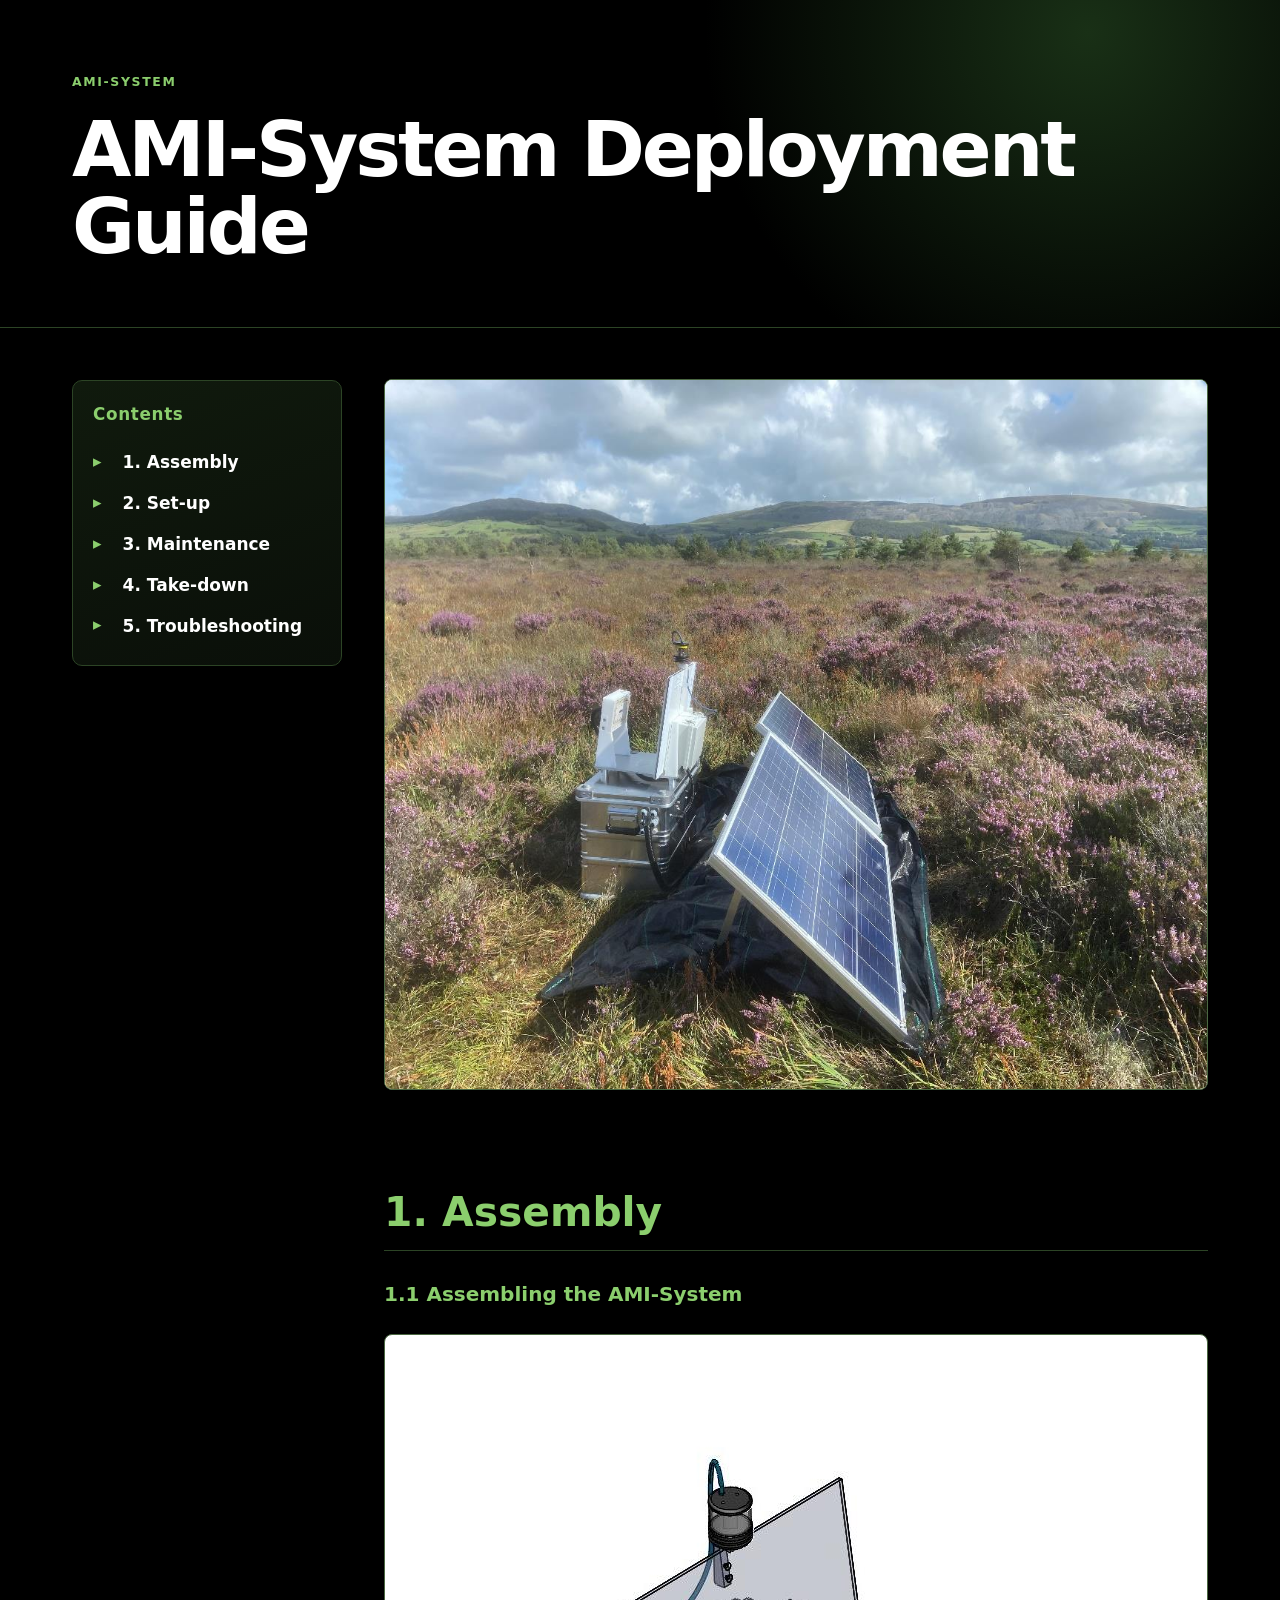
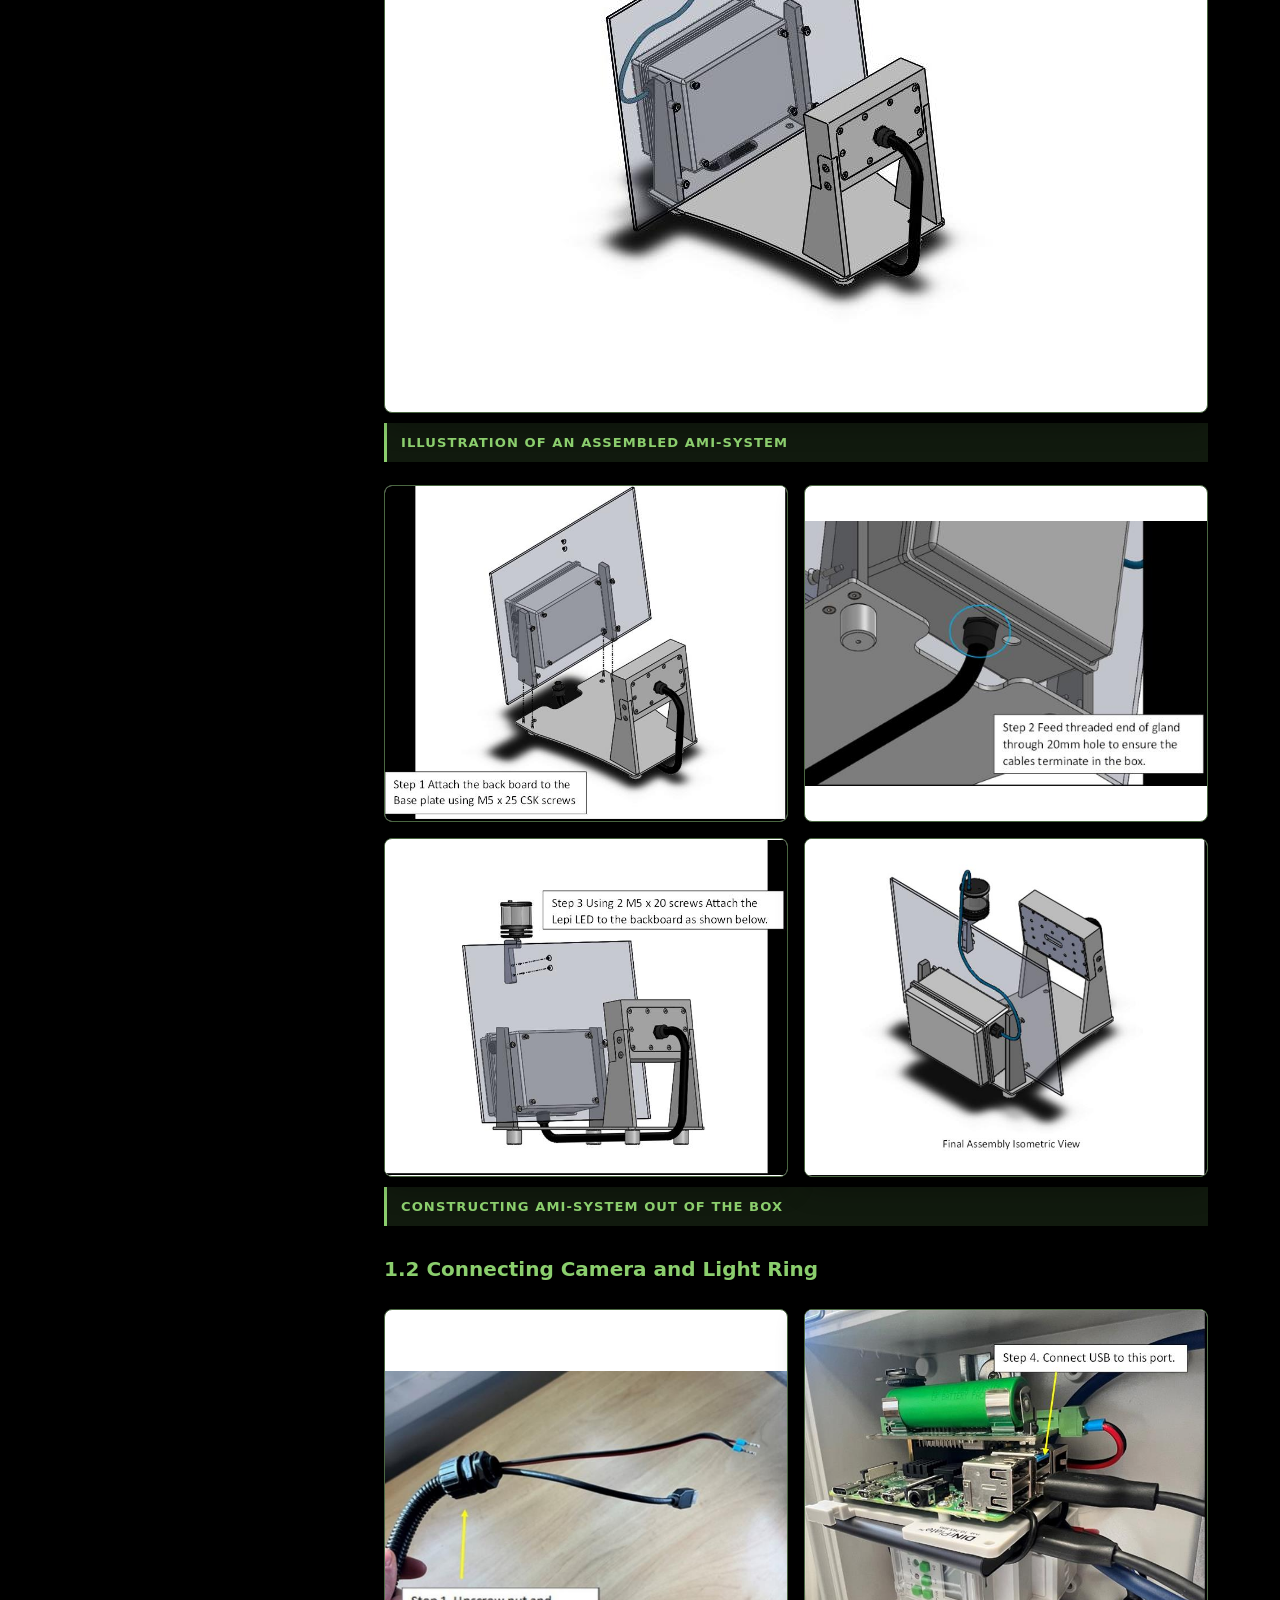
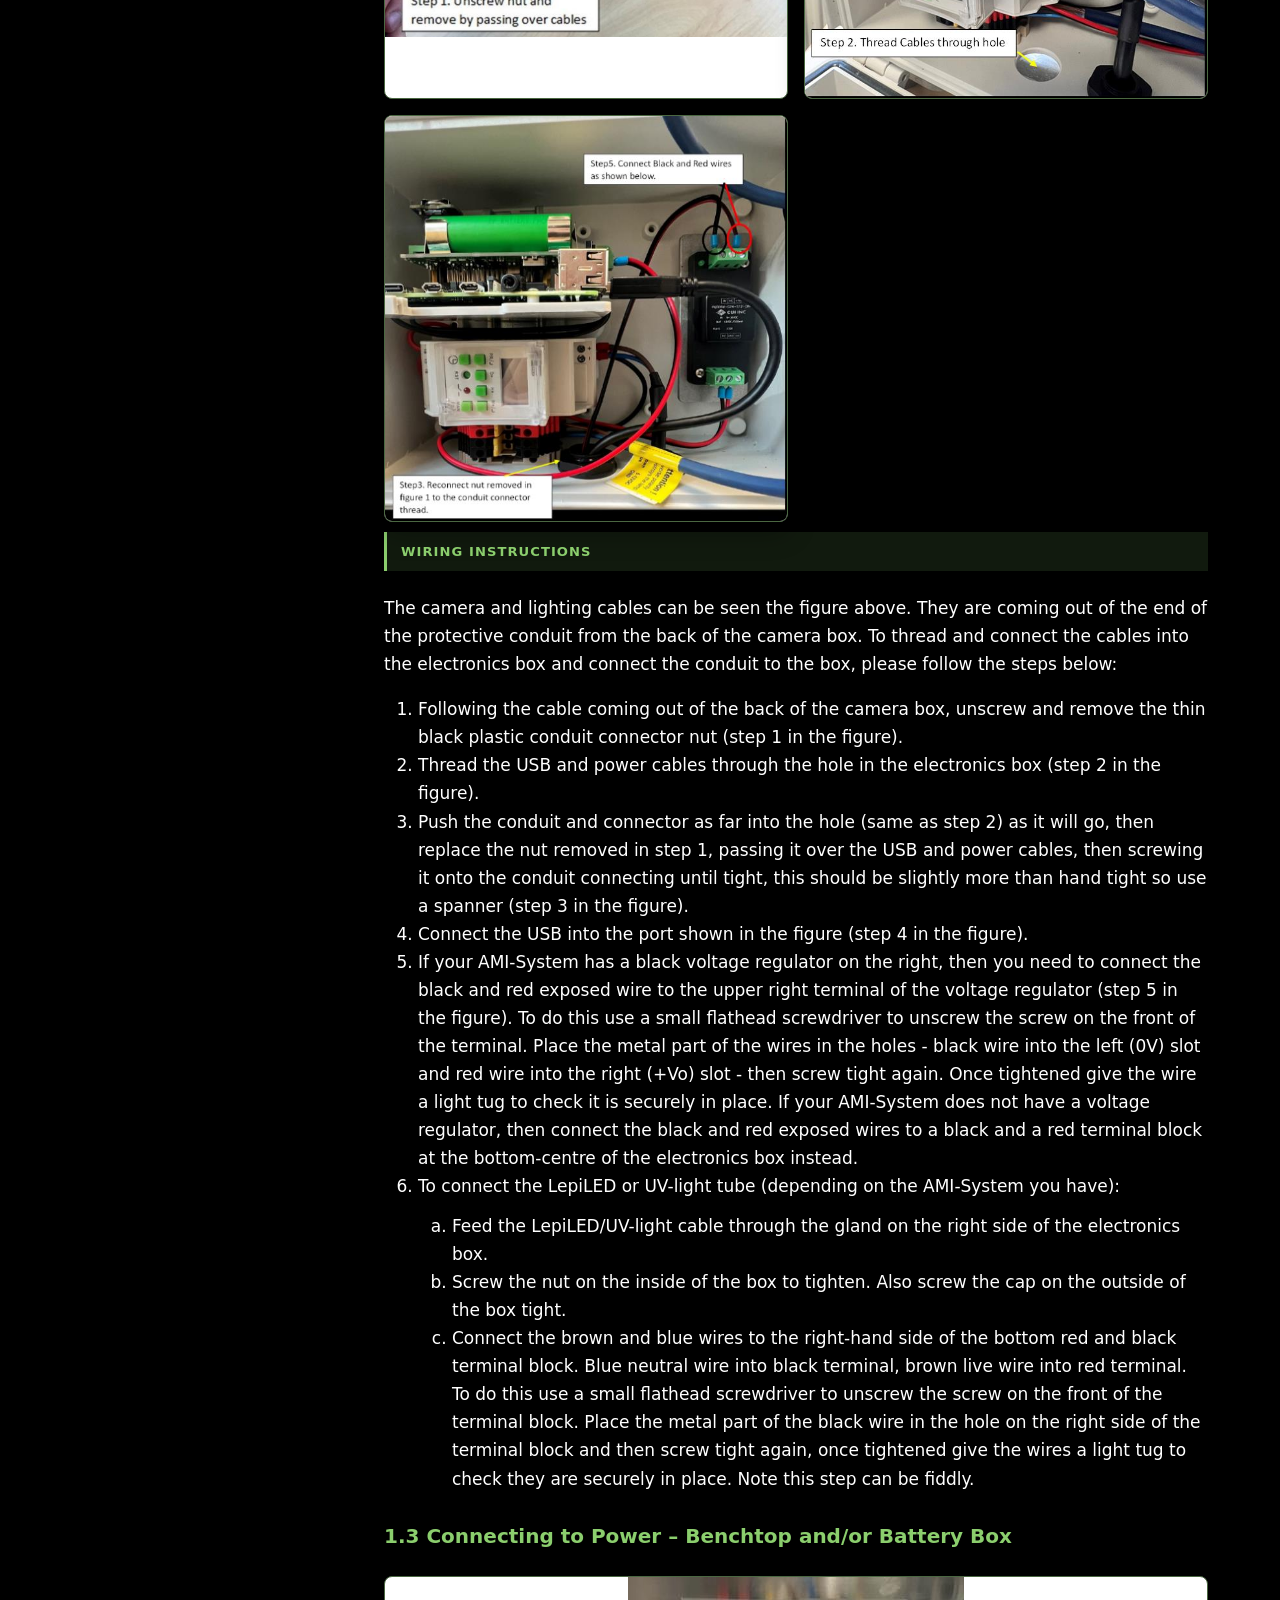
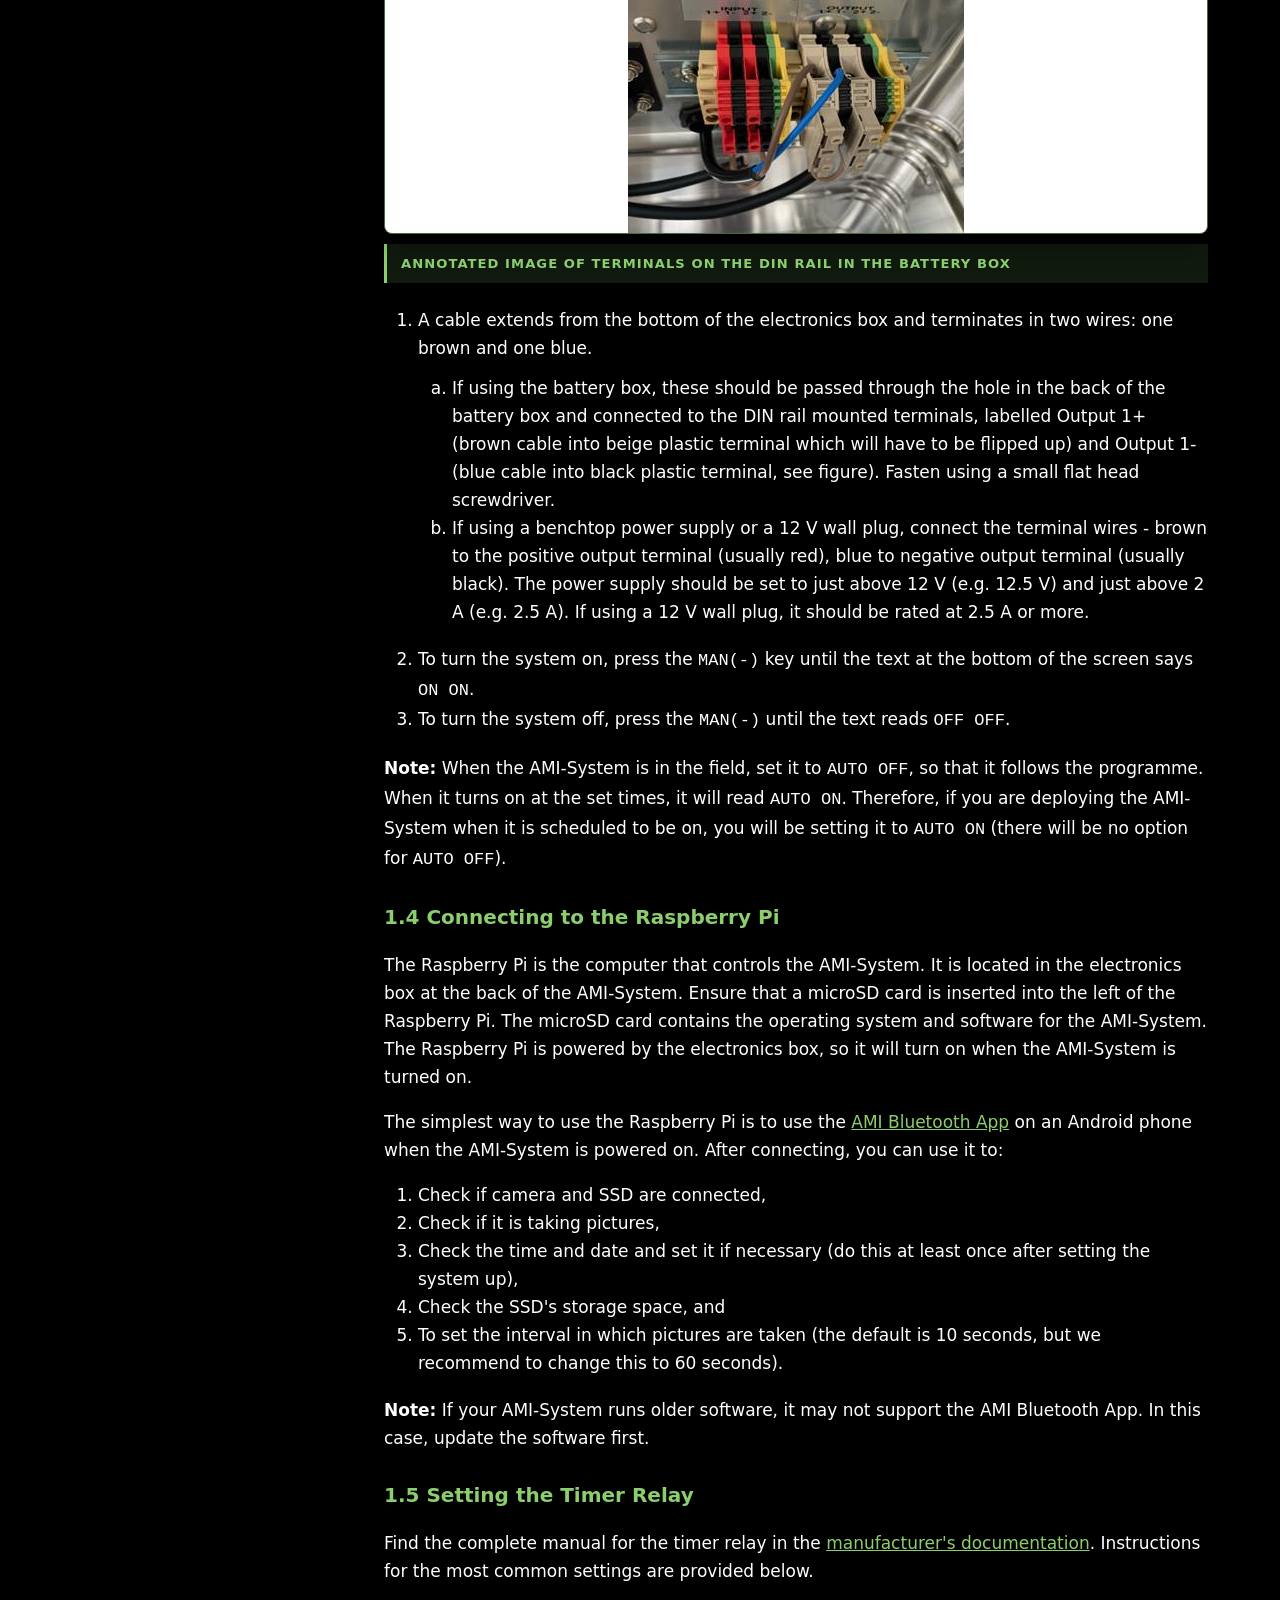
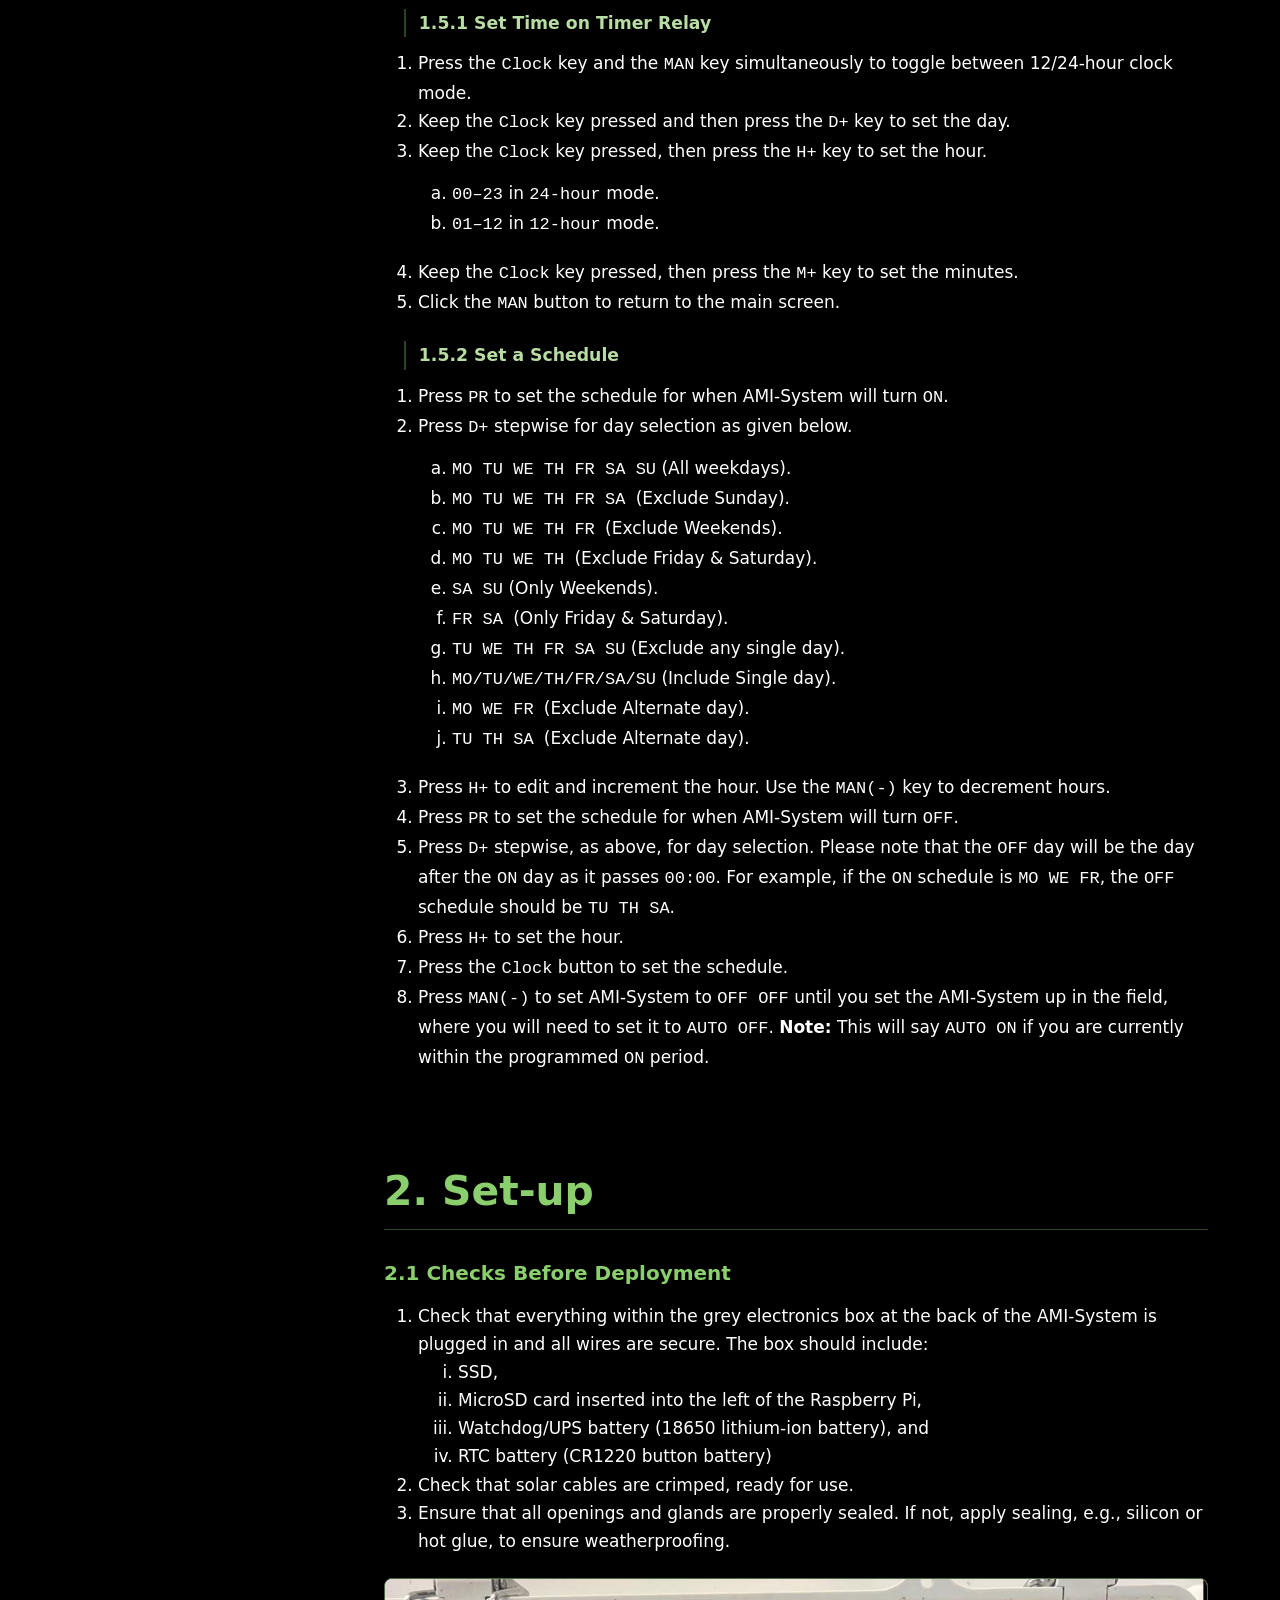
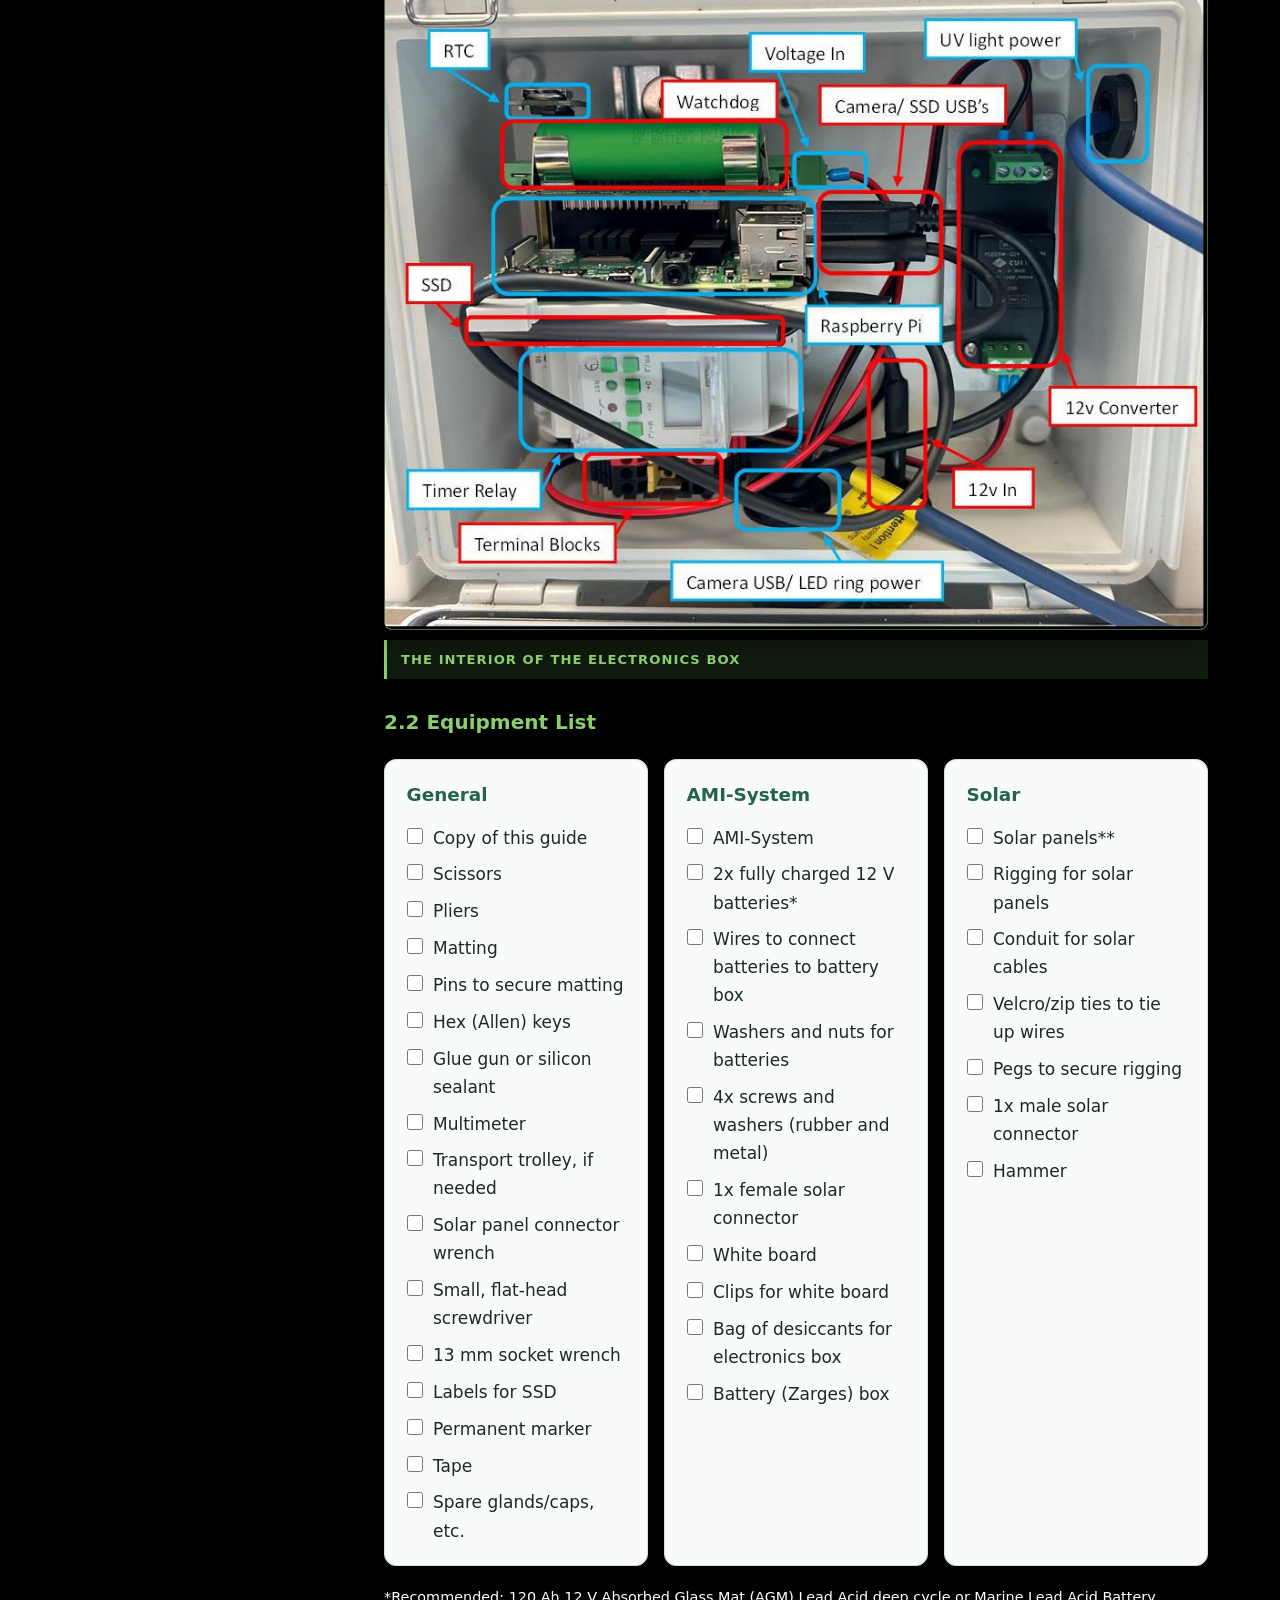
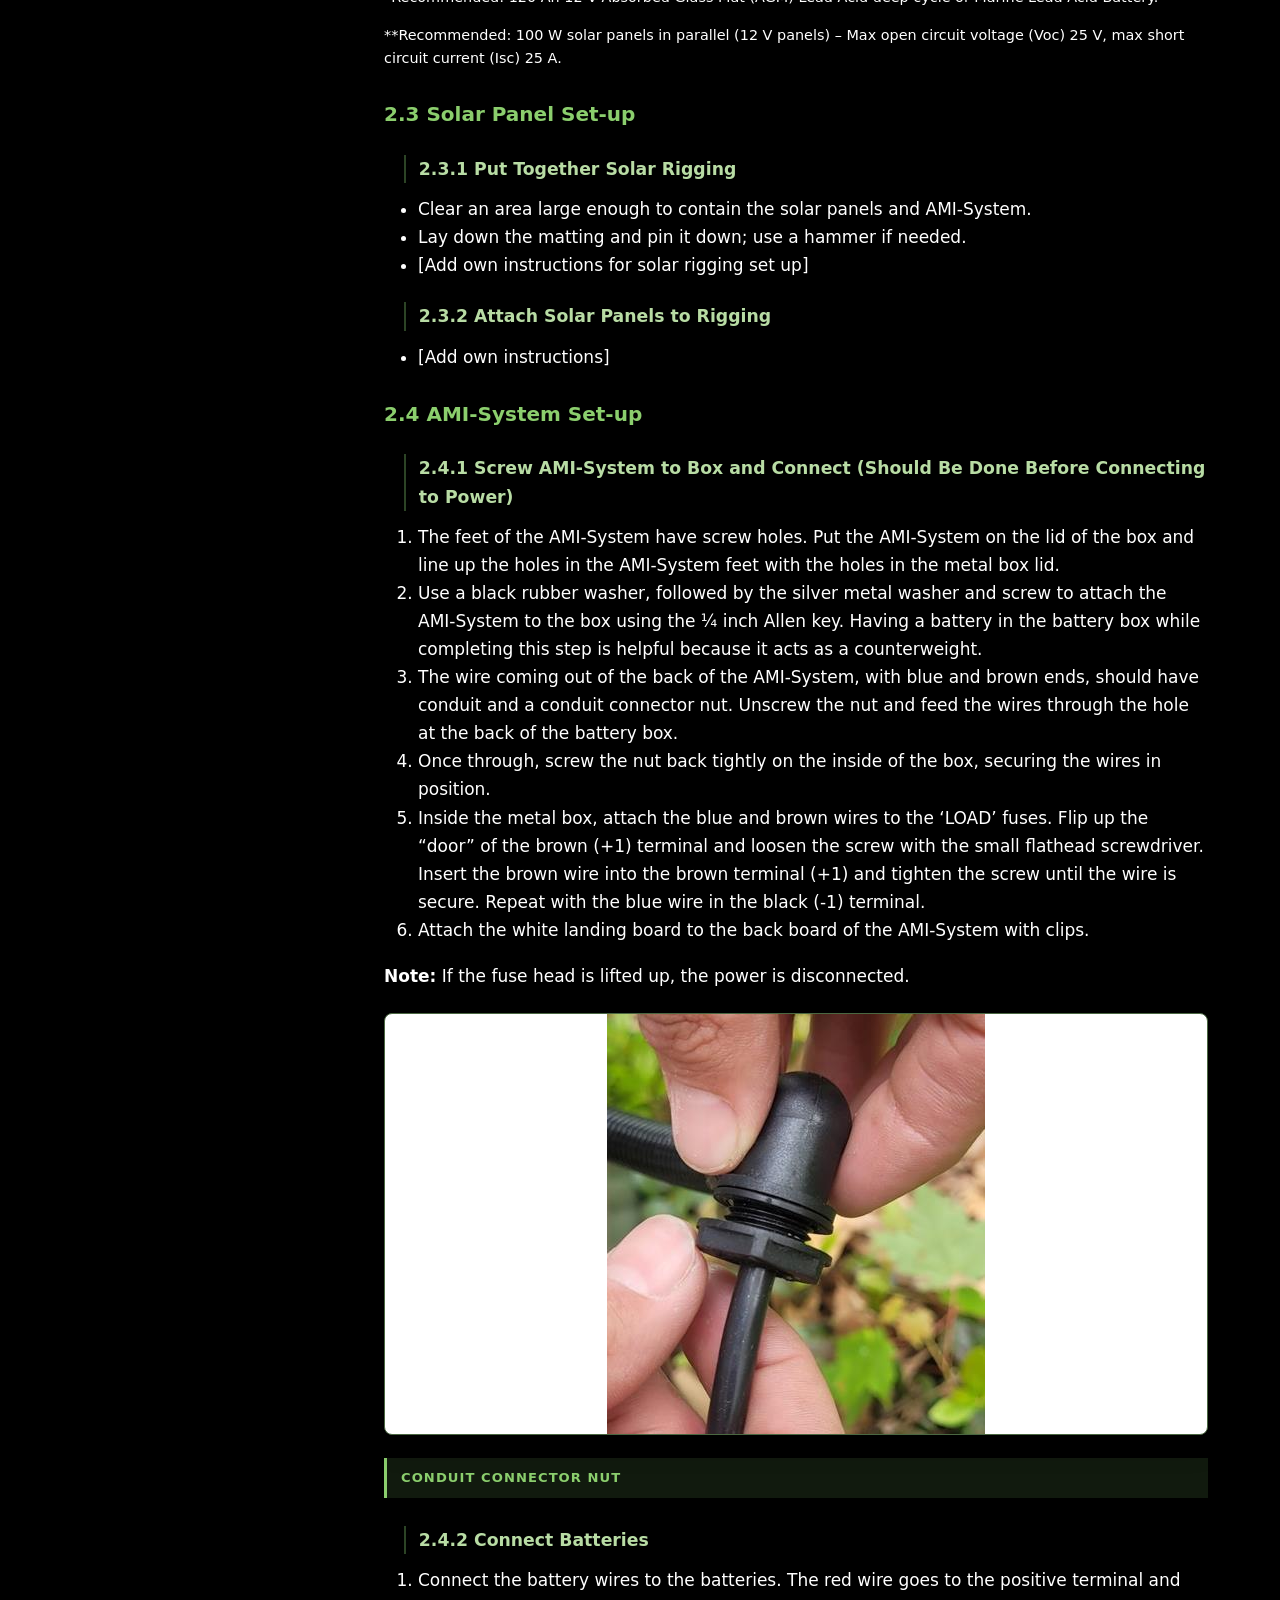
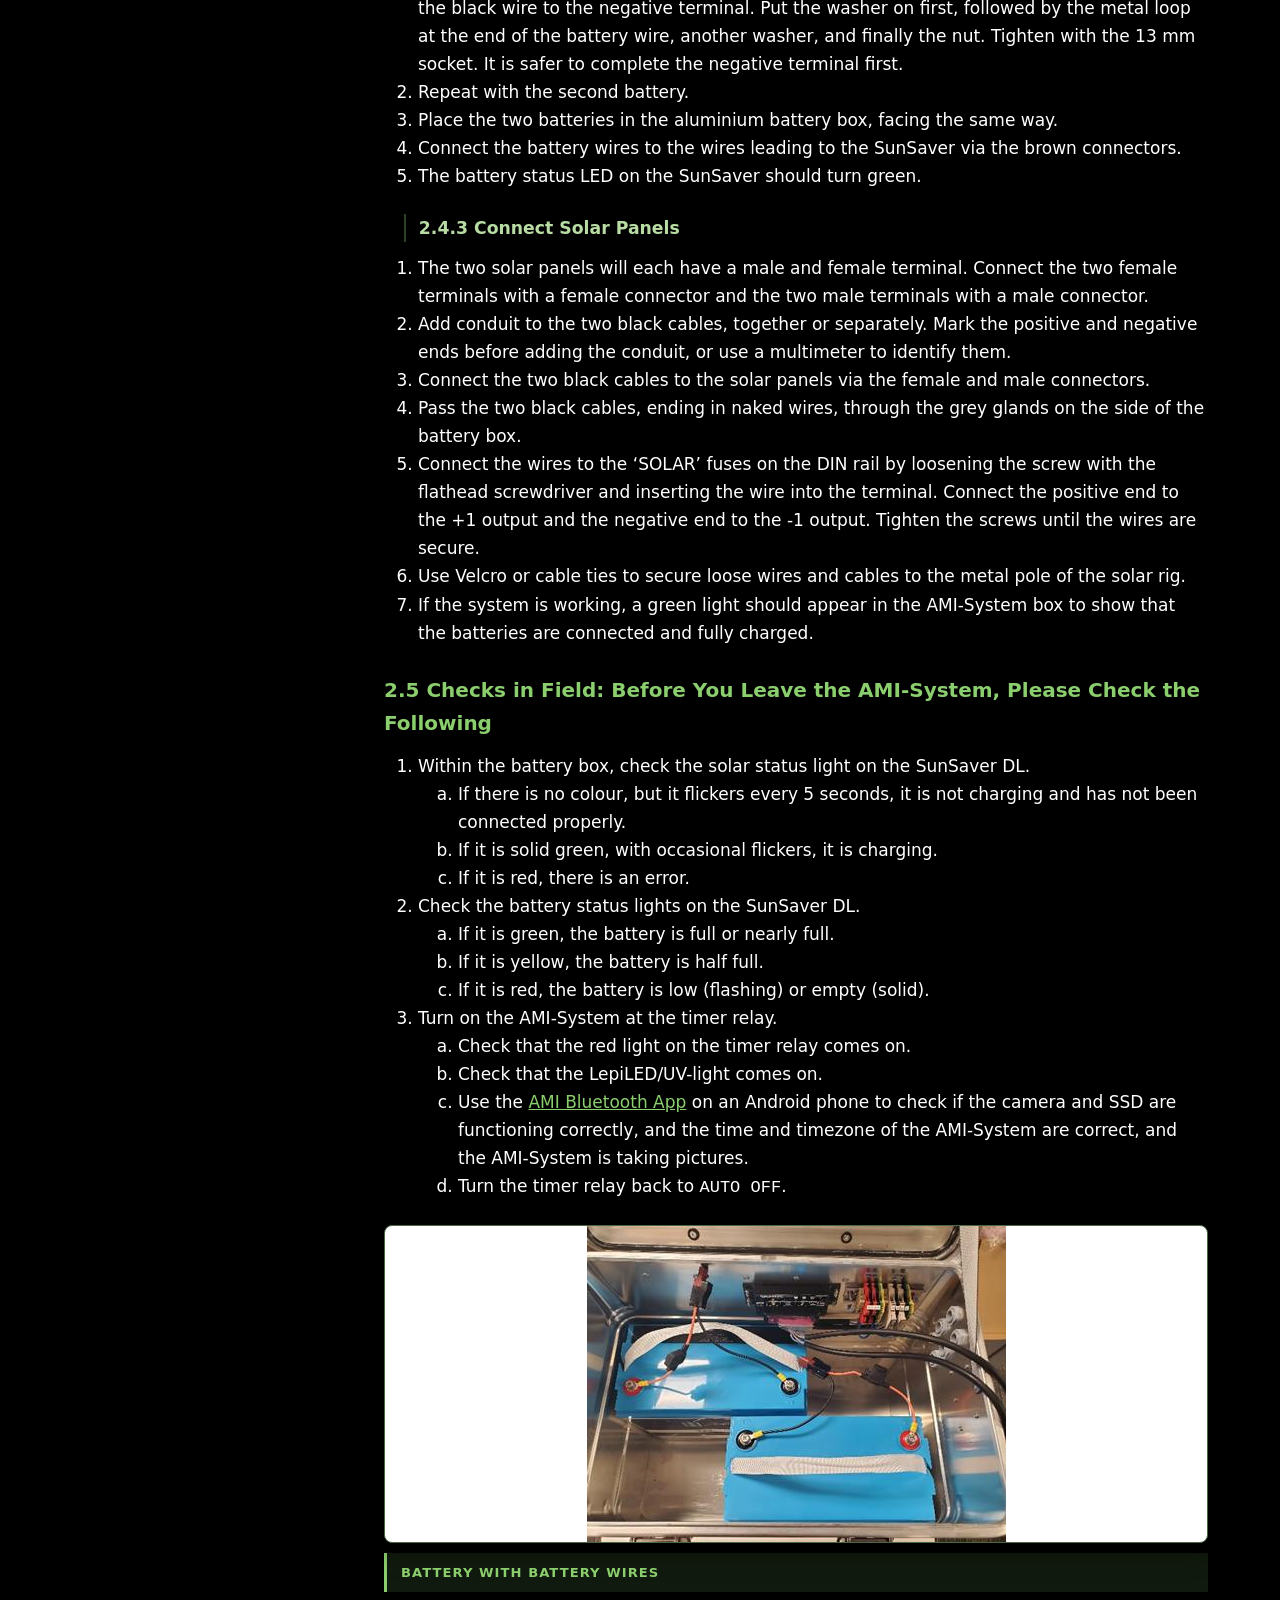
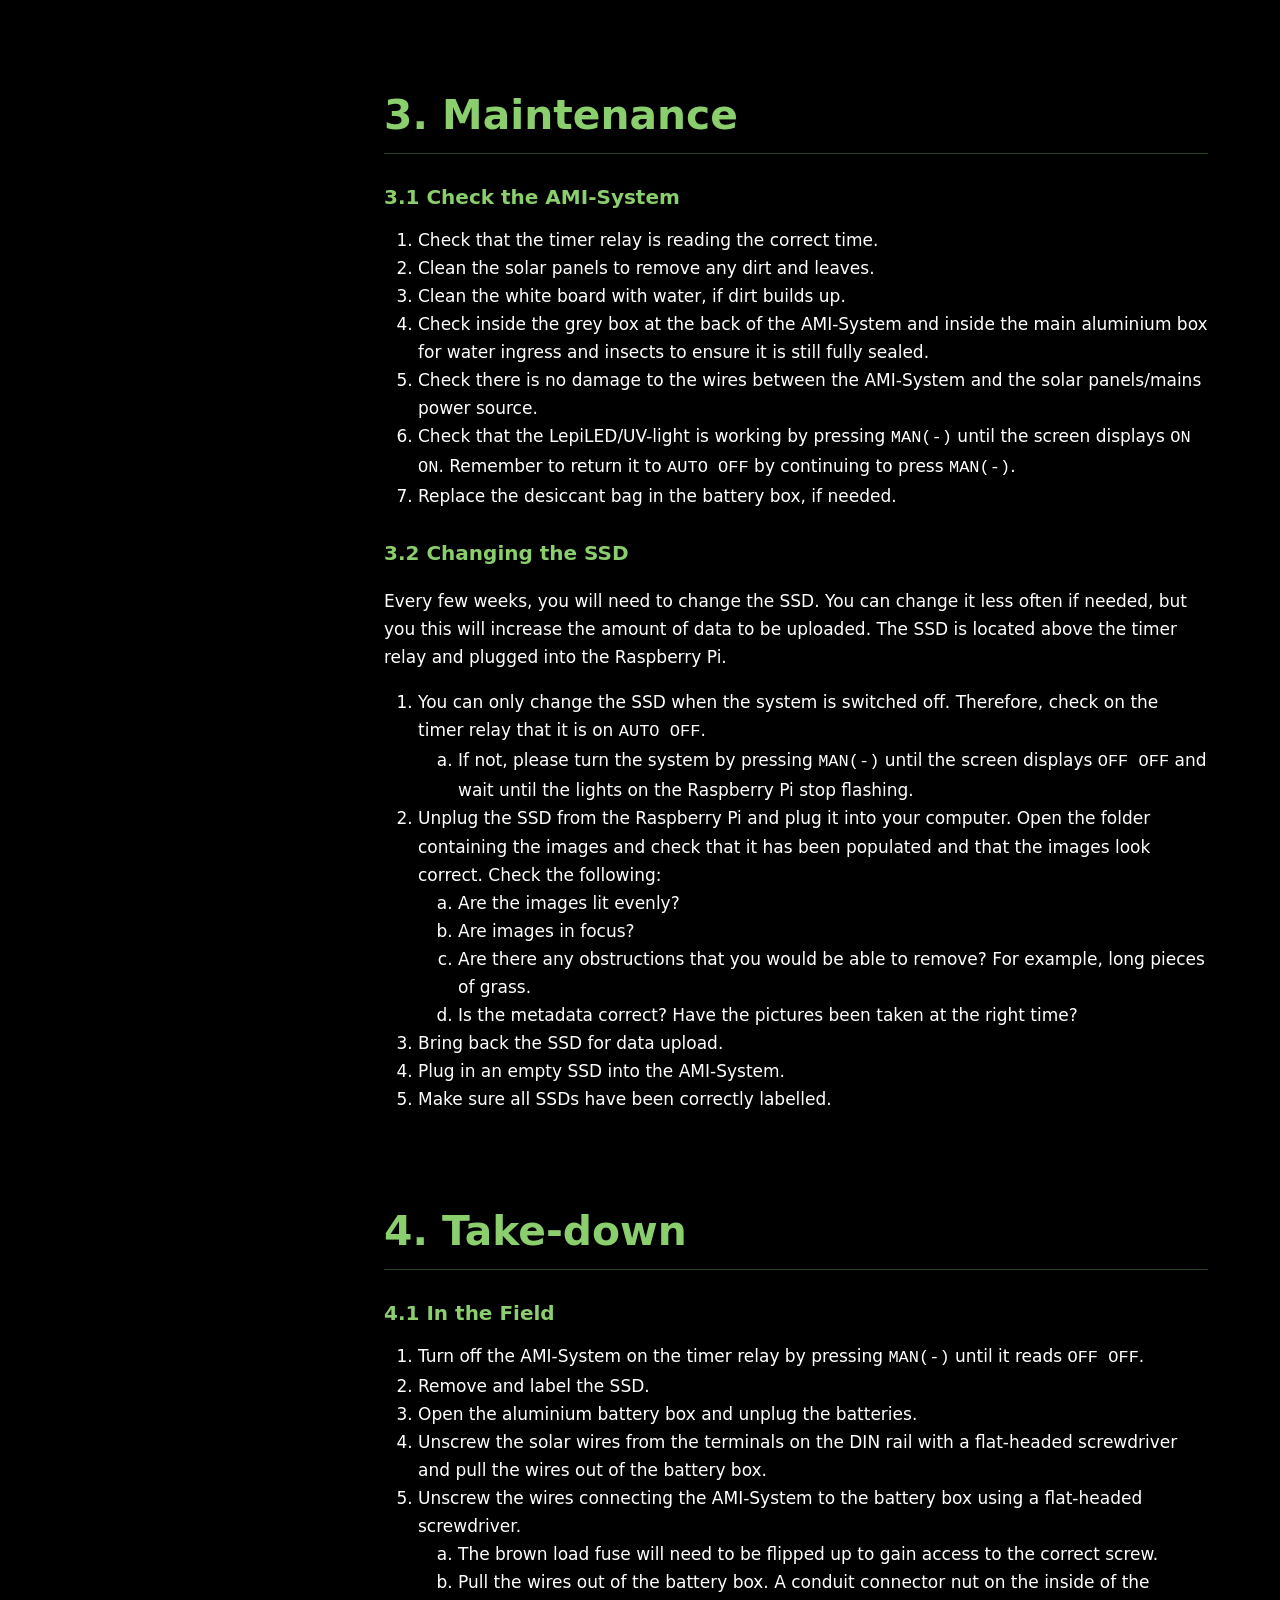
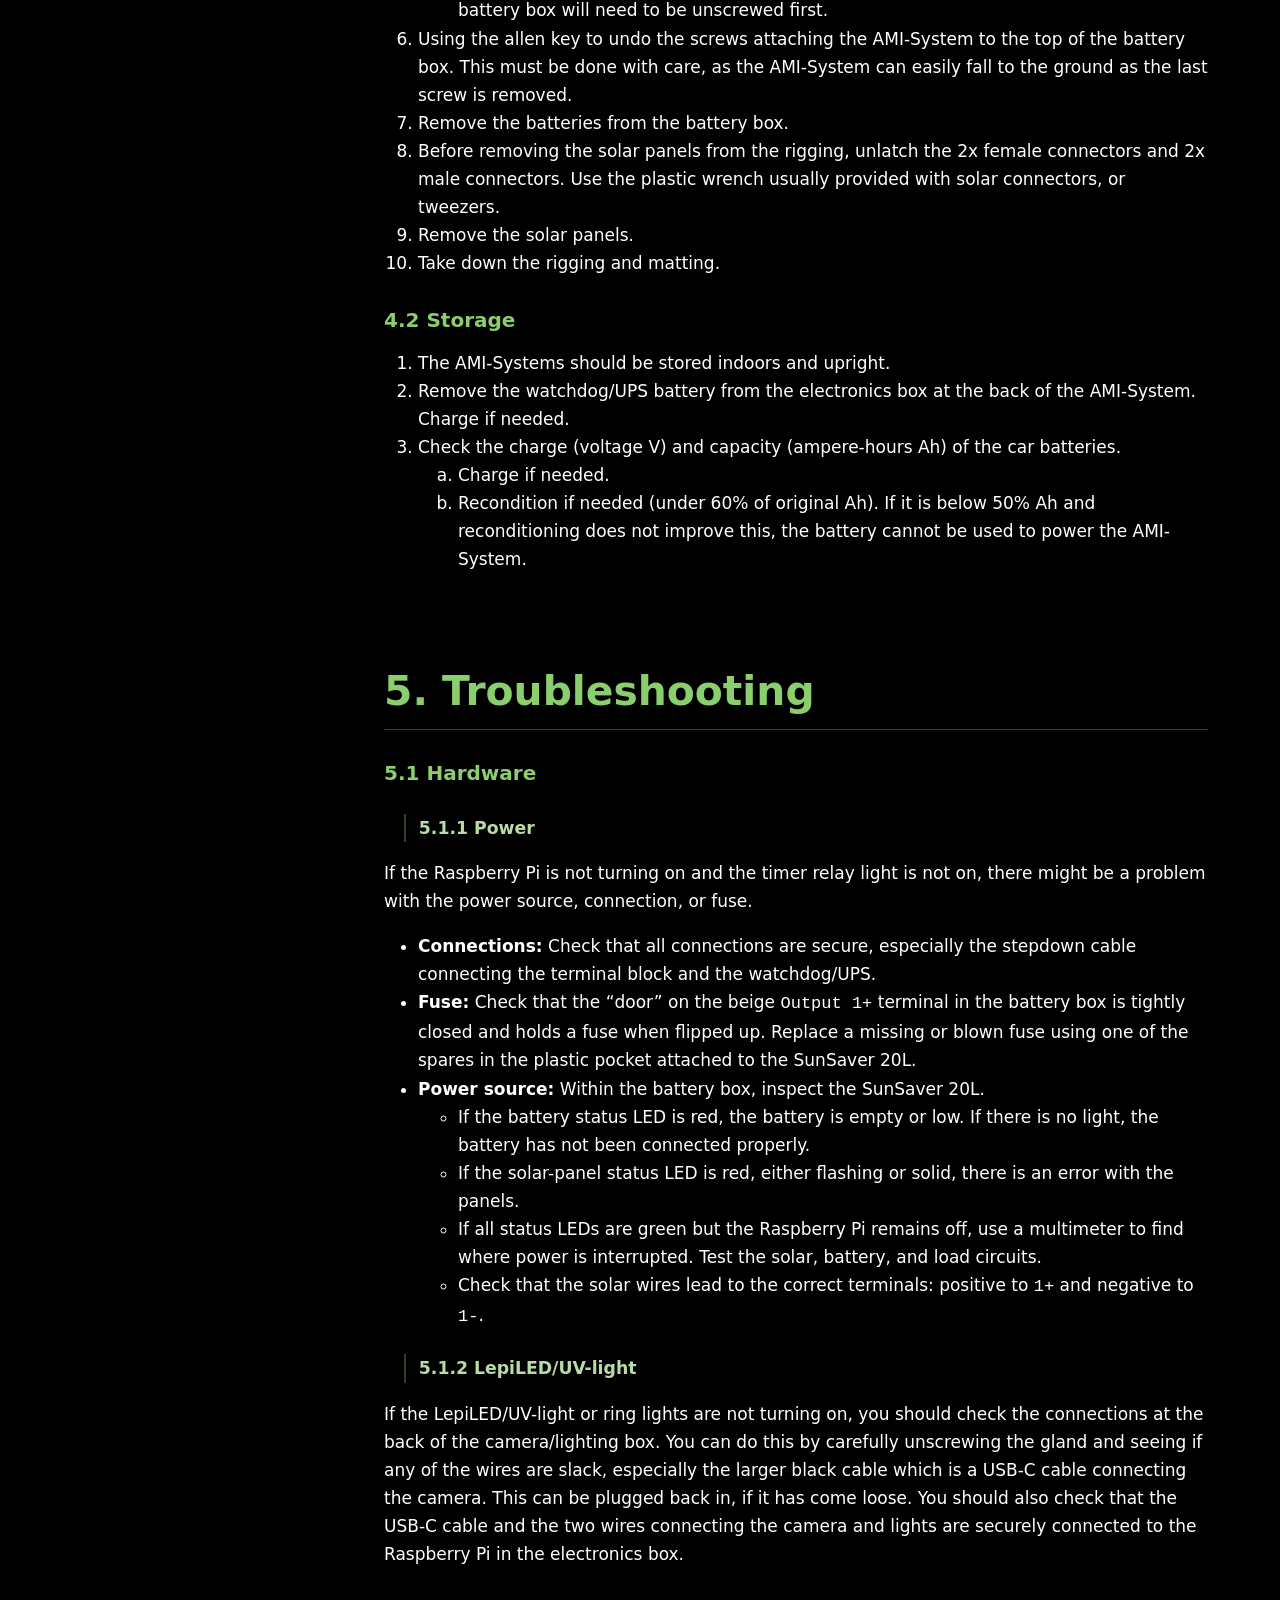
==== commit e49e1ce9: "Re-work grammar" ====
--- a/index.html
+++ b/index.html
@@ -1,576 +1,544 @@
 <!doctype html>
 <html lang="en-GB">
-  <head>
-    <meta charset="utf-8" />
-    <meta name="viewport" content="width=device-width,initial-scale=1" />
-    <link rel="icon" href="assets/favicon.ico" type="image/x-icon" />
-    <title>AMI-System Deployment Guide</title>
-    <link rel="stylesheet" href="css/styles.css" />
-  </head>
-  <body>
-    <header class="hero">
-      <div class="wrap">
-        <div class="eyebrow">AMI-System</div>
-        <h1>AMI-System Deployment Guide</h1>
-      </div>
-    </header>
-    <main class="wrap layout">
-      <aside class="toc" aria-label="Manual contents">
-        <strong>Contents</strong>
-        <ul>
-          <li class="toc-major">
-            <details>
-              <summary><a href="#assembly">Assembly</a></summary>
-              <ul>
-                <li class="toc-sub">
-                  <a href="#1-1-assembling-the-ami-system" class="toc-leaf"
-                    >Assembling the AMI-System</a
-                  >
-                </li>
-                <li class="toc-sub">
-                  <a
-                    href="#1-2-connecting-camera-and-light-ring"
-                    class="toc-leaf"
-                    >Connecting Camera and Light Ring</a
-                  >
-                </li>
-                <li class="toc-sub">
-                  <a
-                    href="#1-3-connecting-to-power-benchtop-and-or-battery-box"
-                    class="toc-leaf"
-                    >Connecting to Power – Benchtop and/or Battery Box</a
-                  >
-                </li>
-                <li class="toc-sub">
-                  <a href="#1-4-connecting-to-the-pi" class="toc-leaf"
-                    >Connecting to the Raspberry Pi</a
-                  >
-                </li>
-                <li class="toc-sub">
-                  <details>
-                    <summary><a href="#1-7-setting-the-timer-relay">Setting the Timer Relay</a></summary>
-                    <ul>
-                      <li class="toc-detail">
-                        <a href="#1-7-1-set-time-on-timer-relay">Set Time on Timer Relay</a>
-                      </li>
-                      <li class="toc-detail">
-                        <a href="#1-7-2-set-a-schedule">Set a Schedule</a>
-                      </li>
-                    </ul>
-                  </details>
-                </li>
-              </ul>
-            </details>
-          </li>
-          <li class="toc-major">
-            <details>
-              <summary><a href="#setup">Set-up</a></summary>
-              <ul>
-                <li class="toc-sub">
-                  <a href="#2-1-checks-before-deployment" class="toc-leaf"
-                    >Checks Before Deployment</a
-                  >
-                </li>
-                <li class="toc-sub">
-                  <a href="#2-2-equipment-list" class="toc-leaf"
-                    >Equipment List</a
-                  >
-                </li>
-                <li class="toc-sub">
-                  <details>
-                    <summary><a href="#2-3-solar-panel-set-up">Solar Panel Set-up</a></summary>
-                    <ul>
-                      <li class="toc-detail">
-                        <a href="#2-3-1-put-together-solar-rigging">Put Together Solar Rigging</a>
-                      </li>
-                      <li class="toc-detail">
-                        <a href="#2-3-2-attach-solar-panels-to-rigging">Attach Solar Panels to Rigging</a>
-                      </li>
-                    </ul>
-                  </details>
-                </li>
-                <li class="toc-sub">
-                  <details>
-                    <summary>
-                      <a href="#2-4-ami-set-up">AMI-System Set-up</a>
-                    </summary>
-                    <ul>
-                      <li class="toc-detail">
-                        <a
-                          href="#2-4-1-screw-ami-to-box-and-connect-should-be-done-before-connecting-to-power"
-                          >Screw AMI-System to Box and Connect (Should Be Done
-                          Before Connecting to Power)</a
-                        >
-                      </li>
-                      <li class="toc-detail">
-                        <a href="#2-4-2-connect-batteries">Connect Batteries</a>
-                      </li>
-                      <li class="toc-detail">
-                        <a href="#2-4-3-connect-solar-panels">Connect Solar Panels</a>
-                      </li>
-                    </ul>
-                  </details>
-                </li>
-                <li class="toc-sub">
-                  <a
-                    href="#2-5-checks-in-field-before-you-leave-the-ami-system-please-check-the-following"
-                    class="toc-leaf"
-                    >Checks in Field: Before You Leave the AMI-System, Please
-                    Check the Following</a
-                  >
-                </li>
-              </ul>
-            </details>
-          </li>
-          <li class="toc-major">
-            <details>
-              <summary><a href="#maintenance">Maintenance</a></summary>
-              <ul>
-                <li class="toc-sub">
-                  <a href="#4-1-check-the-ami-system" class="toc-leaf"
-                    >Check the AMI-System</a
-                  >
-                </li>
-                <li class="toc-sub">
-                  <a href="#4-2-changing-the-ssd-hard-drive" class="toc-leaf"
-                    >Changing the SSD</a
-                  >
-                </li>
-              </ul>
-            </details>
-          </li>
-          <li class="toc-major">
-            <details>
-              <summary><a href="#takedown">Take-down</a></summary>
-              <ul>
-                <li class="toc-sub">
-                  <a href="#6-1-in-the-field" class="toc-leaf"
-                    >In the Field</a
-                  >
-                </li>
-                <li class="toc-sub">
-                  <a href="#6-2-storage" class="toc-leaf">Storage</a>
-                </li>
-              </ul>
-            </details>
-          </li>
-          <li class="toc-major">
-            <details>
-              <summary>
-                <a href="#troubleshooting">Troubleshooting</a>
-              </summary>
-              <ul>
-                <li class="toc-sub">
-                  <details>
-                    <summary><a href="#7-1-hardware">Hardware</a></summary>
-                    <ul>
-                      <li class="toc-detail">
-                        <a href="#7-1-1-power">Power</a>
-                      </li>
-                      <li class="toc-detail">
-                        <a href="#7-1-2-lepiled">LepiLED/UV-light</a>
-                      </li>
-                    </ul>
-                  </details>
-                </li>
-                <li class="toc-sub">
-                  <details>
-                    <summary><a href="#7-2-software">Software</a></summary>
-                    <ul>
-                      <li class="toc-detail">
-                        <a href="#7-2-1-camera">Camera</a>
-                      </li>
-                      <li class="toc-detail">
-                        <a href="#7-2-2-time-date">Time/Date</a>
-                      </li>
-                      <li class="toc-detail">
-                        <a href="#7-2-3-hard-drive-ssd"
-                          >SSD</a
-                        >
-                      </li>
-                    </ul>
-                  </details>
-                </li>
-                <li class="toc-sub">
-                  <a href="#5-3-faq" class="toc-leaf">FAQ</a>
-                </li>
-              </ul>
-            </details>
-          </li>
-        </ul>
-      </aside>
-      <div class="content">
-        <section class="manual-section">
-          <!-- <h2 class="manual-title">AMI-System Deployment Guide</h2> -->
+
+<head>
+  <meta charset="utf-8" />
+  <meta name="viewport" content="width=device-width,initial-scale=1" />
+  <link rel="icon" href="assets/favicon.ico" type="image/x-icon" />
+  <title>AMI-System Deployment Guide</title>
+  <link rel="stylesheet" href="css/styles.css" />
+</head>
+
+<body>
+  <header class="hero">
+    <div class="wrap">
+      <div class="eyebrow">AMI-System</div>
+      <h1>AMI-System Deployment Guide</h1>
+    </div>
+  </header>
+  <main class="wrap layout">
+    <aside class="toc" aria-label="Manual contents">
+      <strong>Contents</strong>
+      <ul>
+        <li class="toc-major">
+          <details>
+            <summary><a href="#assembly">Assembly</a></summary>
+            <ul>
+              <li class="toc-sub">
+                <a href="#1-1-assembling-the-ami-system" class="toc-leaf">Assembling the AMI-System</a>
+              </li>
+              <li class="toc-sub">
+                <a href="#1-2-connecting-camera-and-light-ring" class="toc-leaf">Connecting Camera and Light Ring</a>
+              </li>
+              <li class="toc-sub">
+                <a href="#1-3-connecting-to-power-benchtop-and-or-battery-box" class="toc-leaf">Connecting to Power –
+                  Benchtop and/or Battery Box</a>
+              </li>
+              <li class="toc-sub">
+                <a href="#1-4-connecting-to-the-pi" class="toc-leaf">Connecting to the Raspberry Pi</a>
+              </li>
+              <li class="toc-sub">
+                <details>
+                  <summary><a href="#1-7-setting-the-timer-relay">Setting the Timer Relay</a></summary>
+                  <ul>
+                    <li class="toc-detail">
+                      <a href="#1-7-1-set-time-on-timer-relay">Set Time on Timer Relay</a>
+                    </li>
+                    <li class="toc-detail">
+                      <a href="#1-7-2-set-a-schedule">Set a Schedule</a>
+                    </li>
+                  </ul>
+                </details>
+              </li>
+            </ul>
+          </details>
+        </li>
+        <li class="toc-major">
+          <details>
+            <summary><a href="#setup">Set-up</a></summary>
+            <ul>
+              <li class="toc-sub">
+                <a href="#2-1-checks-before-deployment" class="toc-leaf">Checks Before Deployment</a>
+              </li>
+              <li class="toc-sub">
+                <a href="#2-2-equipment-list" class="toc-leaf">Equipment List</a>
+              </li>
+              <li class="toc-sub">
+                <details>
+                  <summary><a href="#2-3-solar-panel-set-up">Solar Panel Set-up</a></summary>
+                  <ul>
+                    <li class="toc-detail">
+                      <a href="#2-3-1-put-together-solar-rigging">Put Together Solar Rigging</a>
+                    </li>
+                    <li class="toc-detail">
+                      <a href="#2-3-2-attach-solar-panels-to-rigging">Attach Solar Panels to Rigging</a>
+                    </li>
+                  </ul>
+                </details>
+              </li>
+              <li class="toc-sub">
+                <details>
+                  <summary>
+                    <a href="#2-4-ami-set-up">AMI-System Set-up</a>
+                  </summary>
+                  <ul>
+                    <li class="toc-detail">
+                      <a href="#2-4-1-screw-ami-to-box-and-connect-should-be-done-before-connecting-to-power">Screw
+                        AMI-System to Box and Connect (Should Be Done
+                        Before Connecting to Power)</a>
+                    </li>
+                    <li class="toc-detail">
+                      <a href="#2-4-2-connect-batteries">Connect Batteries</a>
+                    </li>
+                    <li class="toc-detail">
+                      <a href="#2-4-3-connect-solar-panels">Connect Solar Panels</a>
+                    </li>
+                  </ul>
+                </details>
+              </li>
+              <li class="toc-sub">
+                <a href="#2-5-checks-in-field-before-you-leave-the-ami-system-please-check-the-following"
+                  class="toc-leaf">Checks in Field: Before You Leave the AMI-System, Please
+                  Check the Following</a>
+              </li>
+            </ul>
+          </details>
+        </li>
+        <li class="toc-major">
+          <details>
+            <summary><a href="#maintenance">Maintenance</a></summary>
+            <ul>
+              <li class="toc-sub">
+                <a href="#4-1-check-the-ami-system" class="toc-leaf">Check the AMI-System</a>
+              </li>
+              <li class="toc-sub">
+                <a href="#4-2-changing-the-ssd-hard-drive" class="toc-leaf">Changing the SSD</a>
+              </li>
+            </ul>
+          </details>
+        </li>
+        <li class="toc-major">
+          <details>
+            <summary><a href="#takedown">Take-down</a></summary>
+            <ul>
+              <li class="toc-sub">
+                <a href="#6-1-in-the-field" class="toc-leaf">In the Field</a>
+              </li>
+              <li class="toc-sub">
+                <a href="#6-2-storage" class="toc-leaf">Storage</a>
+              </li>
+            </ul>
+          </details>
+        </li>
+        <li class="toc-major">
+          <details>
+            <summary>
+              <a href="#troubleshooting">Troubleshooting</a>
+            </summary>
+            <ul>
+              <li class="toc-sub">
+                <details>
+                  <summary><a href="#7-1-hardware">Hardware</a></summary>
+                  <ul>
+                    <li class="toc-detail">
+                      <a href="#7-1-1-power">Power</a>
+                    </li>
+                    <li class="toc-detail">
+                      <a href="#7-1-2-lepiled">LepiLED/UV-light</a>
+                    </li>
+                  </ul>
+                </details>
+              </li>
+              <li class="toc-sub">
+                <details>
+                  <summary><a href="#7-2-software">Software</a></summary>
+                  <ul>
+                    <li class="toc-detail">
+                      <a href="#7-2-1-camera">Camera</a>
+                    </li>
+                    <li class="toc-detail">
+                      <a href="#7-2-2-time-date">Time/Date</a>
+                    </li>
+                    <li class="toc-detail">
+                      <a href="#7-2-3-hard-drive-ssd">SSD</a>
+                    </li>
+                  </ul>
+                </details>
+              </li>
+              <li class="toc-sub">
+                <a href="#5-3-faq" class="toc-leaf">FAQ</a>
+              </li>
+            </ul>
+          </details>
+        </li>
+      </ul>
+    </aside>
+    <div class="content">
+      <section class="manual-section">
+        <!-- <h2 class="manual-title">AMI-System Deployment Guide</h2> -->
+        <div class="figure-grid">
+          <figure class="figure">
+            <img src="assets/page-01-image-000.png" alt="" loading="lazy" />
+          </figure>
+        </div>
+      </section>
+
+      <section class="manual-section" id="assembly">
+        <h2 class="manual-section-heading">Assembly</h2>
+        <h3 class="subsection" id="1-1-assembling-the-ami-system">
+          Assembling the AMI-System
+        </h3>
+        <figure class="figure-set">
           <div class="figure-grid">
             <figure class="figure">
-              <img src="assets/page-01-image-000.png" alt="" loading="lazy" />
+              <img src="assets/page-04-image-001.png" alt="" loading="lazy" />
             </figure>
           </div>
-        </section>
+          <figcaption class="figure-caption">
+            ILLUSTRATION OF AN ASSEMBLED AMI-SYSTEM
+          </figcaption>
+        </figure>
+        <figure class="figure-set">
+          <div class="figure-grid">
+            <figure class="figure">
+              <img src="assets/page-05-image-002.png" alt="" loading="lazy" />
+            </figure>
+            <figure class="figure">
+              <img src="assets/page-05-image-004.png" alt="" loading="lazy" />
+            </figure>
+            <figure class="figure">
+              <img src="assets/page-05-image-006.png" alt="" loading="lazy" />
+            </figure>
+            <figure class="figure">
+              <img src="assets/page-05-image-008.png" alt="" loading="lazy" />
+            </figure>
+          </div>
+          <figcaption class="figure-caption">
+            CONSTRUCTING AMI-SYSTEM OUT OF THE BOX
+          </figcaption>
+        </figure>
 
-        <section class="manual-section" id="assembly">
-          <h2 class="manual-section-heading">Assembly</h2>
-          <h3 class="subsection" id="1-1-assembling-the-ami-system">
-            Assembling the AMI-System
-          </h3>
-          <figure class="figure-set">
-            <div class="figure-grid">
-              <figure class="figure">
-                <img src="assets/page-04-image-001.png" alt="" loading="lazy" />
-              </figure>
-            </div>
-            <figcaption class="figure-caption">
-              ILLUSTRATION OF AN ASSEMBLED AMI-SYSTEM
-            </figcaption>
-          </figure>
-          <figure class="figure-set">
-            <div class="figure-grid">
-              <figure class="figure">
-                <img src="assets/page-05-image-002.png" alt="" loading="lazy" />
-              </figure>
-              <figure class="figure">
-                <img src="assets/page-05-image-004.png" alt="" loading="lazy" />
-              </figure>
-              <figure class="figure">
-                <img src="assets/page-05-image-006.png" alt="" loading="lazy" />
-              </figure>
-              <figure class="figure">
-                <img src="assets/page-05-image-008.png" alt="" loading="lazy" />
-              </figure>
-            </div>
-            <figcaption class="figure-caption">
-              CONSTRUCTING AMI-SYSTEM OUT OF THE BOX
-            </figcaption>
-          </figure>
+        <h3 class="subsection" id="1-2-connecting-camera-and-light-ring">
+          Connecting Camera and Light Ring
+        </h3>
+        <figure class="figure-set">
+          <div class="figure-grid">
+            <figure class="figure">
+              <img src="assets/page-06-image-010.png" alt="" loading="lazy" />
+            </figure>
+            <figure class="figure">
+              <img src="assets/page-06-image-011.png" alt="" loading="lazy" />
+            </figure>
+            <figure class="figure">
+              <img src="assets/page-06-image-013.png" alt="" loading="lazy" />
+            </figure>
+          </div>
+          <figcaption class="figure-caption">WIRING INSTRUCTIONS</figcaption>
+        </figure>
+        <p>
+          The camera and lighting cables can be seen the figure above. They are
+          coming out of the end of the protective conduit from the back of the
+          camera box. To thread and connect the cables into the electronics
+          box and connect the conduit to the box, please follow the steps
+          below:
+        </p>
+        <ol class="manual-list">
+          <li>
+            Following the cable coming out of the back of the camera box,
+            unscrew and remove the thin black plastic conduit connector nut
+            (step 1 in the figure).
+          </li>
+          <li>
+            Thread the USB and power cables through the hole in the
+            electronics box (step 2 in the figure).
+          </li>
+          <li>
+            Push the conduit and connector as far into the hole (same as step
+            2) as it will go, then replace the nut removed in step 1, passing
+            it over the USB and power cables, then screwing it onto the
+            conduit connecting until tight, this should be slightly more than
+            hand tight so use a spanner (step 3 in the figure).
+          </li>
+          <li>Connect the USB into the port shown in the figure (step 4 in the figure).</li>
+          <li>
+            If your AMI-System has a black voltage regulator on the right, then
+            you need to connect the black and red exposed wire to the upper
+            right terminal of the voltage regulator (step 5 in the figure). To
+            do this use a small flathead screwdriver to unscrew the screw on
+            the front of the terminal. Place the metal part of the wires in
+            the holes - black wire into the left (0V) slot and red wire into
+            the right (+Vo) slot - then screw tight again. Once tightened give
+            the wire a light tug to check it is securely in place.
+            If your AMI-System does not have a voltage regulator, then connect
+            the black and red exposed wires to a black and a red terminal block
+            at the bottom-centre of the electronics box instead.
+          </li>
+          <li>
+            To connect the LepiLED or UV-light tube (depending on the AMI-System you have):
+            <ol type="a" class="manual-list">
+              <li>
+                Feed the LepiLED/UV-light cable through the gland on the right side of
+                the electronics box.
+              </li>
+              <li>
+                Screw the nut on the inside of the box to tighten. Also screw
+                the cap on the outside of the box tight.
+              </li>
+              <li>
+                Connect the brown and blue wires to the right-hand side of the
+                bottom red and black terminal block. Blue neutral wire into
+                black terminal, brown live wire into red terminal. To do this
+                use a small flathead screwdriver to unscrew the screw on the
+                front of the terminal block. Place the metal part of the black
+                wire in the hole on the right side of the terminal block and
+                then screw tight again, once tightened give the wires a light
+                tug to check they are securely in place. Note this step can be
+                fiddly.
+              </li>
+            </ol>
+          </li>
+        </ol>
 
-          <h3 class="subsection" id="1-2-connecting-camera-and-light-ring">
-            Connecting Camera and Light Ring
-          </h3>
-          <figure class="figure-set">
-            <div class="figure-grid">
-              <figure class="figure">
-                <img src="assets/page-06-image-010.png" alt="" loading="lazy" />
-              </figure>
-              <figure class="figure">
-                <img src="assets/page-06-image-011.png" alt="" loading="lazy" />
-              </figure>
-              <figure class="figure">
-                <img src="assets/page-06-image-013.png" alt="" loading="lazy" />
-              </figure>
-            </div>
-            <figcaption class="figure-caption">WIRING INSTRUCTIONS</figcaption>
-          </figure>
-          <p>
-            The camera and lighting cables can be seen the figure above. They are
-            coming out of the end of the protective conduit from the back of the
-            camera box. To thread and connect the cables into the electronics
-            box and connect the conduit to the box, please follow the steps
-            below:
-          </p>
-          <ol class="manual-list">
-            <li>
-              Following the cable coming out of the back of the camera box,
-              unscrew and remove the thin black plastic conduit connector nut
-              (step 1 in the figure).
-            </li>
-            <li>
-              Thread the USB and power cables through the hole in the
-              electronics box (step 2 in the figure).
-            </li>
-            <li>
-              Push the conduit and connector as far into the hole (same as step
-              2) as it will go, then replace the nut removed in step 1, passing
-              it over the USB and power cables, then screwing it onto the
-              conduit connecting until tight, this should be slightly more than
-              hand tight so use a spanner (step 3 in the figure).
-            </li>
-            <li>Connect the USB into the port shown in the figure (step 4 in the figure).</li>
-            <li>
-              If your AMI-System has a black voltage regulator on the right, then
-              you need to connect the black and red exposed wire to the upper
-              right terminal of the voltage regulator (step 5 in the figure). To
-              do this use a small flathead screwdriver to unscrew the screw on
-              the front of the terminal. Place the metal part of the wires in
-              the holes - black wire into the left (0V) slot and red wire into
-              the right (+Vo) slot - then screw tight again. Once tightened give
-              the wire a light tug to check it is securely in place.
-              If your AMI-System does not have a voltage regulator, then connect
-              the black and red exposed wires to a black and a red terminal block
-              at the bottom-centre of the electronics box instead.
-            </li>
-            <li>
-              To connect the LepiLED or UV-light tube (depending on the AMI-System you have):
-              <ol type="a" class="manual-list">
-                <li>
-                  Feed the LepiLED/UV-light cable through the gland on the right side of
-                  the electronics box.
-                </li>
-                <li>
-                  Screw the nut on the inside of the box to tighten. Also screw
-                  the cap on the outside of the box tight.
-                </li>
-                <li>
-                  Connect the brown and blue wires to the right-hand side of the
-                  bottom red and black terminal block. Blue neutral wire into
-                  black terminal, brown live wire into red terminal. To do this
-                  use a small flathead screwdriver to unscrew the screw on the
-                  front of the terminal block. Place the metal part of the black
-                  wire in the hole on the right side of the terminal block and
-                  then screw tight again, once tightened give the wires a light
-                  tug to check they are securely in place. Note this step can be
-                  fiddly.
-                </li>
-              </ol>
-            </li>
-          </ol>
+        <h3 class="subsection" id="1-3-connecting-to-power-benchtop-and-or-battery-box">
+          Connecting to Power – Benchtop and/or Battery Box
+        </h3>
+        <figure class="figure-set">
+          <div class="figure-grid">
+            <figure class="figure">
+              <img src="assets/page-07-image-015.png" alt="" loading="lazy" />
+            </figure>
+          </div>
+          <figcaption class="figure-caption">
+            ANNOTATED IMAGE OF TERMINALS ON THE DIN RAIL IN THE BATTERY BOX
+          </figcaption>
+        </figure>
+        <ol class="manual-list">
+          <li>
+            A cable extends from the bottom of the electronics box and
+            terminates in two wires: one brown and one blue.
+            <ol type="a" class="manual-list">
+              <li>
+                If using the battery box, these should be passed through the
+                hole in the back of the battery box and connected to the DIN
+                rail mounted terminals, labelled Output 1+ (brown cable into
+                beige plastic terminal which will have to be flipped up) and
+                Output 1- (blue cable into black plastic terminal, see figure).
+                Fasten using a small flat head screwdriver.
+              </li>
+              <li>
+                If using a benchtop power supply or a 12 V wall plug, connect the terminal wires -
+                brown to the positive output terminal (usually red), blue to
+                negative output terminal (usually black). The power supply
+                should be set to just above 12 V (e.g. 12.5 V) and just above
+                2 A (e.g. 2.5 A). If using a 12 V wall plug, it should be rated at 2.5 A or more.
+              </li>
+            </ol>
+          </li>
+          <li>
+            To turn the system on, press the <code>MAN(-)</code> key until
+            the text at the bottom of the screen says <code>ON ON</code>.
+          </li>
+          <li>
+            To turn the system off, press the <code>MAN(-)</code> until the
+            text reads <code>OFF OFF</code>.
+          </li>
+        </ol>
+        <p><b>Note:</b> When the AMI-System
+          is in the field, set it to <code>AUTO OFF</code>, so that it
+          follows the programme. When it turns on at the set times, it will
+          read <code>AUTO ON</code>. Therefore, if you are deploying the
+          AMI-System when it is scheduled to be on, you will be setting it
+          to <code>AUTO ON</code> (there will be no option for
+          <code>AUTO OFF</code>).
+        </p>
 
-          <h3 class="subsection" id="1-3-connecting-to-power-benchtop-and-or-battery-box">
-            Connecting to Power – Benchtop and/or Battery Box
-          </h3>
-          <figure class="figure-set">
-            <div class="figure-grid">
-              <figure class="figure">
-                <img src="assets/page-07-image-015.png" alt="" loading="lazy" />
-              </figure>
-            </div>
-            <figcaption class="figure-caption">
-              ANNOTATED IMAGE OF TERMINALS ON THE DIN RAIL IN THE BATTERY BOX
-            </figcaption>
-          </figure>
-          <ol class="manual-list">
-            <li>
-              A cable extends from the bottom of the electronics box and
-              terminates in two wires: one brown and one blue.
-              <ol type="a" class="manual-list">
-                <li>
-                  If using the battery box, these should be passed through the
-                  hole in the back of the battery box and connected to the DIN
-                  rail mounted terminals, labelled Output 1+ (brown cable into
-                  beige plastic terminal which will have to be flipped up) and
-                  Output 1- (blue cable into black plastic terminal, see  figure).
-                  Fasten using a small flat head screwdriver.
-                </li>
-                <li>
-                  If using a benchtop power supply or a 12 V wall plug, connect the terminal wires -
-                  brown to the positive output terminal (usually red), blue to
-                  negative output terminal (usually black). The power supply
-                  should be set to just above 12 V (e.g. 12.5 V) and just above
-                  2 A (e.g. 2.5 A). If using a 12 V wall plug, it should be rated at 2.5 A or more.
-                </li>
-              </ol>
-            </li>
-            <li>
-              To turn the system on, press the <code>MAN(-)</code> key until
-              the text at the bottom of the screen says <code>ON ON</code>.
-            </li>
-            <li>
-              To turn the system off, press the <code>MAN(-)</code> until the
-              text reads <code>OFF OFF</code>.
-            </li>
-          </ol>
-          <p><b>Note:</b> When the AMI-System
-            is in the field, set it to <code>AUTO OFF</code>, so that it
-            follows the program. When it turns on at the set times, it will
-            read <code>AUTO ON</code>. Therefore, if you are deploying the
-            AMI-System when it is scheduled to be on, you will be setting it
-            to <code>AUTO ON</code> (there will be no option for
-            <code>AUTO OFF</code>).
-          </p>
+        <h3 class="subsection" id="1-4-connecting-to-the-pi">Connecting to the Raspberry Pi</h3>
+        <p>
+          The Raspberry Pi is the computer that controls the AMI-System. It
+          is located in the electronics box at the back of the AMI-System.
+          Ensure that a microSD card is inserted into the left of the Raspberry Pi.
+          The microSD card contains the operating system and software for the AMI-System.
+          The Raspberry Pi is powered by the electronics box, so it will turn on when the AMI-System is turned on.
+        </p>
+        <p>
+          The simplest way to use the Raspberry Pi is to use the
+          <a href="https://ami-system.github.io/ami-app-bluetooth-lite/" target="_blank" rel="noopener noreferrer">AMI
+            Bluetooth App</a>
+          on an Android phone when the AMI-System is powered on. After connecting, you can use it to:
 
-          <h3 class="subsection" id="1-4-connecting-to-the-pi">Connecting to the Raspberry Pi</h3>
-          <p>
-            The Raspberry Pi is the computer that controls the AMI-System. It
-            is located in the electronics box at the back of the AMI-System.
-            Ensure that a microSD card is inserted into the left of the Raspberry Pi.
-            The microSD card contains the operating system and software for the AMI-System.
-            The Raspberry Pi is powered by the electronics box, so it will turn on when the AMI-System is turned on.
-          </p>
-          <p>
-            The simplest way to use the Raspberry Pi is to use the
-            <a
-              href="https://ami-system.github.io/ami-app-bluetooth-lite/"
-              target="_blank"
-              rel="noopener noreferrer"
-              >AMI Bluetooth App</a
-            >
-            on an Android phone when the AMI-System is powered on. After connecting, you can use it to:
+        <ol class="manual-list">
+          <li>Check if camera and SSD are connected,</li>
+          <li>Check if it is taking pictures,</li>
+          <li>Check the time and date and set it if necessary (do this at least once after setting the system up),</li>
+          <li>Check the SSD's storage space, and</li>
+          <li>To set the interval in which pictures are taken (the default is 10 seconds, but we recommend to change
+            this to 60 seconds).</li>
+        </ol>
+        <b>Note:</b> If your AMI-System runs older software, it may not support the AMI Bluetooth App.
+        In this case, update the software first.
+        </p>
 
-            <ol class="manual-list">
-              <li>Check if camera and SSD are connected,</li>
-              <li>Check if it is taking pictures,</li>
-              <li>Check the time and date and set it if necessary (do this at least once after setting the system up),</li>
-              <li>Check the SSD's storage space, and</li>
-              <li>To set the interval in which pictures are taken (the default is 10 seconds, but we recommend to change this to 60 seconds).</li>
+        <h3 class="subsection" id="1-7-setting-the-timer-relay">Setting the Timer Relay</h3>
+        <p>
+          Find the complete manual for the timer relay in the
+          <a href="https://docs.rs-online.com/8558/0900766b815859bb.pdf" target="_blank"
+            rel="noopener noreferrer">manufacturer's documentation</a>.
+          Instructions for the most common settings are provided below.
+        </p>
+        <h3 class="subsubsection" id="1-7-1-set-time-on-timer-relay">
+          Set Time on Timer Relay
+        </h3>
+        <ol class="manual-list">
+          <li>
+            Press the <code>Clock</code> key and the <code>MAN</code> key simultaneously to toggle
+            between 12/24-hour clock mode.
+          </li>
+          <li>
+            Keep the <code>Clock</code> key pressed and then press the <code>D+</code> key to set the
+            day.
+          </li>
+          <li>
+            Keep the <code>Clock</code> key pressed, then press the <code>H+</code> key to set the
+            hour.
+            <ol type="a" class="manual-list">
+              <li><code>00–23</code> in <code>24-hour</code> mode.</li>
+              <li><code>01–12</code> in <code>12-hour</code> mode.</li>
             </ol>
-              <b>Note:</b> If your AMI-System runs older software, it may not support the AMI Bluetooth App.
-              In this case, update the software first.
-            </p>
+          </li>
+          <li>
+            Keep the <code>Clock</code> key pressed, then press the <code>M+</code> key to set the
+            minutes.
+          </li>
+          <li>Click the <code>MAN</code> button to return to the main screen.</li>
+        </ol>
 
-          <h3 class="subsection" id="1-7-setting-the-timer-relay">Setting the Timer Relay</h3>
-          <p>
-            Find the complete manual for the timer relay in the
-            <a
-              href="https://docs.rs-online.com/8558/0900766b815859bb.pdf"
-              target="_blank"
-              rel="noopener noreferrer"
-              >manufacturer's documentation</a
-            >.
-            Instructions for the most common settings are provided below.
-          </p>
-          <h3 class="subsubsection" id="1-7-1-set-time-on-timer-relay">
-            Set Time on Timer Relay
-          </h3>
-          <ol class="manual-list">
-            <li>
-              Press the <code>Clock</code> key and the <code>MAN</code> key simultaneously to toggle
-              between 12/24-hour clock mode.
-            </li>
-            <li>
-              Keep the <code>Clock</code> key pressed and then press the <code>D+</code> key to set the
-              day.
-            </li>
-            <li>
-              Keep the <code>Clock</code> key pressed, then press the <code>H+</code> key to set the
-              hour.
-              <ol type="a" class="manual-list">
-                <li><code>00–23</code> in <code>24-hour</code> mode.</li>
-                <li><code>01–12</code> in <code>12-hour</code> mode.</li>
-              </ol>
-            </li>
-            <li>
-              Keep the <code>Clock</code> key pressed, then press the <code>M+</code> key to set the
-              minutes.
-            </li>
-            <li>Click the <code>MAN</code> button to return to the main screen.</li>
-          </ol>
+        <h3 class="subsubsection" id="1-7-2-set-a-schedule">Set a Schedule</h3>
+        <ol class="manual-list">
+          <li>Press <code>PR</code> to set the schedule for when AMI-System will turn <code>ON</code>.</li>
+          <li>
+            Press <code>D+</code> stepwise for day selection as given below.
+            <ol type="a" class="manual-list">
+              <li><code>MO TU WE TH FR SA SU</code> (All weekdays).</li>
+              <li><code>MO TU WE TH FR SA   </code> (Exclude Sunday).</li>
+              <li><code>MO TU WE TH FR      </code> (Exclude Weekends).</li>
+              <li><code>MO TU WE TH         </code> (Exclude Friday &amp; Saturday).</li>
+              <li><code>               SA SU</code> (Only Weekends).</li>
+              <li><code>            FR SA   </code> (Only Friday &amp; Saturday).</li>
+              <li><code>   TU WE TH FR SA SU</code> (Exclude any single day).</li>
+              <li><code>MO/TU/WE/TH/FR/SA/SU</code> (Include Single day).</li>
+              <li><code>MO    WE    FR      </code> (Exclude Alternate day).</li>
+              <li><code>   TU    TH    SA   </code> (Exclude Alternate day).</li>
+            </ol>
+          </li>
+          <li>
+            Press <code>H+</code> to edit and increment the hour. Use the <code>MAN(-)</code> key to
+            decrement hours.
+          </li>
+          <li>Press <code>PR</code> to set the schedule for when AMI-System will turn <code>OFF</code>.</li>
+          <li>
+            Press <code>D+</code> stepwise, as above, for day selection.
+            Please note that the <code>OFF</code> day will be the day after
+            the <code>ON</code> day as it passes <code>00:00</code>. For
+            example, if the <code>ON</code> schedule is
+            <code>MO WE FR</code>, the <code>OFF</code> schedule should be
+            <code>TU TH SA</code>.
+          </li>
+          <li>Press <code>H+</code> to set the hour.</li>
+          <li>Press the <code>Clock</code> button to set the schedule.</li>
+          <li>
+            Press <code>MAN(-)</code> to set AMI-System to <code>OFF OFF</code>
+            until you set the AMI-System up in the field, where you will need
+            to set it to <code>AUTO OFF</code>. <b>Note:</b> This will say
+            <code>AUTO ON</code> if you are currently within the programmed
+            <code>ON</code> period.
+          </li>
+        </ol>
+      </section>
+      <section class="manual-section" id="setup">
+        <h2 class="manual-section-heading">Set-up</h2>
+        <h3 class="subsection" id="2-1-checks-before-deployment">
+          Checks Before Deployment
+        </h3>
+        <ol class="manual-list">
+          <li>
+            Check that everything within the grey electronics box at the back
+            of the AMI-System is plugged in and all wires are secure. The box
+            should include:
+            <ol type="i">
+              <li>SSD,</li>
+              <li>MicroSD card inserted into the left of the Raspberry Pi,</li>
+              <li>Watchdog/UPS battery (18650 lithium-ion battery), and</li>
+              <li>RTC battery (CR1220 button battery)</li>
+            </ol>
+          </li>
+          <li>Check that solar cables are crimped, ready for use.</li>
+          <li>Ensure that all openings and glands are properly sealed. If not, apply sealing, e.g., silicon or hot glue,
+            to ensure weatherproofing.</li>
+        </ol>
 
-          <h3 class="subsubsection" id="1-7-2-set-a-schedule">Set a Schedule</h3>
-          <ol class="manual-list">
-            <li>Press <code>PR</code> to set the schedule for when AMI-System will turn <code>ON</code>.</li>
-            <li>
-              Press <code>D+</code> stepwise for day selection as given below.
-              <ol type="a" class="manual-list">
-                <li><code>MO TU WE TH FR SA SU</code> (All weekdays).</li>
-                <li><code>MO TU WE TH FR SA   </code> (Exclude Sunday).</li>
-                <li><code>MO TU WE TH FR      </code> (Exclude Weekends).</li>
-                <li><code>MO TU WE TH         </code> (Exclude Friday &amp; Saturday).</li>
-                <li><code>               SA SU</code> (Only Weekends).</li>
-                <li><code>            FR SA   </code> (Only Friday &amp; Saturday).</li>
-                <li><code>   TU WE TH FR SA SU</code> (Exclude any single day).</li>
-                <li><code>MO/TU/WE/TH/FR/SA/SU</code> (Include Single day).</li>
-                <li><code>MO    WE    FR      </code> (Exclude Alternate day).</li>
-                <li><code>   TU    TH    SA   </code> (Exclude Alternate day).</li>
-              </ol>
-            </li>
-            <li>
-              Press <code>H+</code> to edit and increment the hour. Use the <code>MAN(-)</code> key to
-              decrement hours.
-            </li>
-            <li>Press <code>PR</code> to set the schedule for when AMI-System will turn <code>OFF</code>.</li>
-            <li>
-              Press <code>D+</code> stepwise, as above, for day selection.
-              Please note that the <code>OFF</code> day will be the day after
-              the <code>ON</code> day as it passes <code>00:00</code>. For
-              example, if the <code>ON</code> schedule is
-              <code>MO WE FR</code>, the <code>OFF</code> schedule should be
-              <code>TU TH SA</code>.
-            </li>
-            <li>Press <code>H+</code> to set the hour.</li>
-            <li>Press the <code>Clock</code> button to set the schedule.</li>
-            <li>
-              Press <code>MAN(-)</code> to set AMI-System to <code>OFF OFF</code>
-              until you set the AMI-System up in the field, where you will need
-              to set it to <code>AUTO OFF</code>. <b>Note:</b> This will say
-              <code>AUTO ON</code> if you are currently within the programmed
-              <code>ON</code> period.
-            </li>
-          </ol>
-        </section>
-        <section class="manual-section" id="setup">
-          <h2 class="manual-section-heading">Set-up</h2>
-          <h3 class="subsection" id="2-1-checks-before-deployment">
-            Checks Before Deployment
-          </h3>
-          <ol class="manual-list">
-            <li>
-              Check that everything within the grey electronics box at the back
-              of the AMI-System is plugged in and all wires are secure. The box
-              should include:
-              <ol type="i">
-                <li>SSD,</li>
-                <li>MicroSD card inserted into the left of theRaspberry Pi,</li>
-                <li>Watchdog/UPS battery (18650 lithium-ion battery), and</li>
-                <li>RTC battery (CR1220 button battery)</li>
-              </ol>
-            </li>
-            <li>Check that solar cables are crimped, ready for use.</li>
-            <li>Ensure that all openings and glands are properly sealed. If not, apply sealing, e.g., silicon or hot glue, to ensure weatherproofing.</li>
-          </ol>
+        <figure class="figure-set">
+          <div class="figure-grid">
+            <figure class="figure">
+              <img src="assets/page-13-image-054.png" alt="" loading="lazy" />
+            </figure>
+          </div>
+          <figcaption class="figure-caption">
+            THE INTERIOR OF THE ELECTRONICS BOX
+          </figcaption>
+        </figure>
 
-          <figure class="figure-set">
-            <div class="figure-grid">
-              <figure class="figure">
-                <img src="assets/page-13-image-054.png" alt="" loading="lazy" />
-              </figure>
-            </div>
-            <figcaption class="figure-caption">
-              THE INTERIOR OF THE ELECTRONICS BOX
-            </figcaption>
-          </figure>
-
-          <h3 class="subsection" id="2-2-equipment-list">Equipment List</h3>
-          <div class="equipment-cards">
-            <section class="equipment-card">
-              <h4>General</h4>
-              <ul class="checklist">
-                <li><label><input type="checkbox" />Copy of this guide</label></li>
-                <li><label><input type="checkbox" />Scissors</label></li>
-                <li><label><input type="checkbox" />Pliers</label></li>
-                <li><label><input type="checkbox" />Matting</label></li>
-                <li><label><input type="checkbox" />Pins to secure matting</label></li>
-                <li><label><input type="checkbox" />Hex (Allen) keys</label></li>
-                <li><label><input type="checkbox" />Glue gun or silicon sealant</label></li>
-                <li><label><input type="checkbox" />Multimeter</label></li>
-                <li><label><input type="checkbox" />Transport trolley, if needed</label></li>
-                <li><label><input type="checkbox" />Solar panel connector wrench</label></li>
-                <li><label><input type="checkbox" />Small, flat-head screwdriver</label></li>
-                <li><label><input type="checkbox" />13 mm socket wrench</label></li>
-                <li><label><input type="checkbox" />Labels for SSD</label></li>
-                <li><label><input type="checkbox" />Permanent marker</label></li>
-                <li><label><input type="checkbox" />Tape</label></li>
-                <li><label><input type="checkbox" />Spare glands/caps, etc.</label></li>
-              </ul>
-            </section>
-            <section class="equipment-card">
-              <h4>AMI-System</h4>
-              <ul class="checklist">
-                <li><label><input type="checkbox" />AMI-System</label></li>
-                <li><label><input type="checkbox" />2x fully charged 12 V batteries*</label></li>
-                <li><label><input type="checkbox" />Wires to connect batteries to battery box</label></li>
-                <li><label><input type="checkbox" />Washers and nuts for batteries</label></li>
-                <li><label><input type="checkbox" />4x screws and washers (rubber and metal)</label></li>
-                <li><label><input type="checkbox" />1x female solar connector</label></li>
-                <li><label><input type="checkbox" />White board</label></li>
-                <li><label><input type="checkbox" />Clips for white board</label></li>
-                <li><label><input type="checkbox" />Bag of desiccants for electronics box</label></li>
-                <li><label><input type="checkbox" />Battery (Zarges) box</label></li>
-              </ul>
-            </section>
-            <section class="equipment-card">
-              <h4>Solar</h4>
-              <ul class="checklist">
-                <li><label><input type="checkbox" />Solar panels**</label></li>
-                <li><label><input type="checkbox" />Rigging for solar panels</label></li>
-                <li><label><input type="checkbox" />Conduit for solar cables</label></li>
-                <li><label><input type="checkbox" />Velcro/zip ties to tie up wires</label></li>
-                <li><label><input type="checkbox" />Pegs to secure rigging</label></li>
-                <li><label><input type="checkbox" />1x male solar connector</label></li>
-                <li><label><input type="checkbox" />Hammer</label></li>
-              </ul>
-            </section>
-          </div>
-          <div class="equipment-notes">
+        <h3 class="subsection" id="2-2-equipment-list">Equipment List</h3>
+        <div class="equipment-cards">
+          <section class="equipment-card">
+            <h4>General</h4>
+            <ul class="checklist">
+              <li><label><input type="checkbox" />Copy of this guide</label></li>
+              <li><label><input type="checkbox" />Scissors</label></li>
+              <li><label><input type="checkbox" />Pliers</label></li>
+              <li><label><input type="checkbox" />Matting</label></li>
+              <li><label><input type="checkbox" />Pins to secure matting</label></li>
+              <li><label><input type="checkbox" />Hex (Allen) keys</label></li>
+              <li><label><input type="checkbox" />Glue gun or silicon sealant</label></li>
+              <li><label><input type="checkbox" />Multimeter</label></li>
+              <li><label><input type="checkbox" />Transport trolley, if needed</label></li>
+              <li><label><input type="checkbox" />Solar panel connector wrench</label></li>
+              <li><label><input type="checkbox" />Small, flat-head screwdriver</label></li>
+              <li><label><input type="checkbox" />13 mm socket wrench</label></li>
+              <li><label><input type="checkbox" />Labels for SSD</label></li>
+              <li><label><input type="checkbox" />Permanent marker</label></li>
+              <li><label><input type="checkbox" />Tape</label></li>
+              <li><label><input type="checkbox" />Spare glands/caps, etc.</label></li>
+            </ul>
+          </section>
+          <section class="equipment-card">
+            <h4>AMI-System</h4>
+            <ul class="checklist">
+              <li><label><input type="checkbox" />AMI-System</label></li>
+              <li><label><input type="checkbox" />2x fully charged 12 V batteries*</label></li>
+              <li><label><input type="checkbox" />Wires to connect batteries to battery box</label></li>
+              <li><label><input type="checkbox" />Washers and nuts for batteries</label></li>
+              <li><label><input type="checkbox" />4x screws and washers (rubber and metal)</label></li>
+              <li><label><input type="checkbox" />1x female solar connector</label></li>
+              <li><label><input type="checkbox" />White board</label></li>
+              <li><label><input type="checkbox" />Clips for white board</label></li>
+              <li><label><input type="checkbox" />Bag of desiccants for electronics box</label></li>
+              <li><label><input type="checkbox" />Battery (Zarges) box</label></li>
+            </ul>
+          </section>
+          <section class="equipment-card">
+            <h4>Solar</h4>
+            <ul class="checklist">
+              <li><label><input type="checkbox" />Solar panels**</label></li>
+              <li><label><input type="checkbox" />Rigging for solar panels</label></li>
+              <li><label><input type="checkbox" />Conduit for solar cables</label></li>
+              <li><label><input type="checkbox" />Velcro/zip ties to tie up wires</label></li>
+              <li><label><input type="checkbox" />Pegs to secure rigging</label></li>
+              <li><label><input type="checkbox" />1x male solar connector</label></li>
+              <li><label><input type="checkbox" />Hammer</label></li>
+            </ul>
+          </section>
+        </div>
+        <div class="equipment-notes">
           <p>
             *Recommended: 120 Ah 12 V Absorbed Glass Mat (AGM) Lead Acid deep
             cycle or Marine Lead Acid Battery.
@@ -580,508 +548,1192 @@
             Max
             open circuit voltage (Voc) 25 V, max short circuit current (Isc) 25 A.
           </p>
-          </div>
-          <h3 class="subsection" id="2-3-solar-panel-set-up">Solar Panel Set-up</h3>
-          <h3 class="subsubsection" id="2-3-1-put-together-solar-rigging">
-            Put Together Solar Rigging
-          </h3>
-          <ul class="manual-list">
-            <li>
-              Clear an area large enough to contain the solar panels and AMI-System.
-            </li>
-            <li>
-              Lay down the matting and pin it down, use a hammer if needed.
-            </li>
-            <li>[Add own instructions for solar rigging set up]</li>
-          </ul>
-          <h3 class="subsubsection" id="2-3-2-attach-solar-panels-to-rigging">
-            Attach Solar Panels to Rigging
-          </h3>
-          <ul class="manual-list">
-            <li>[Add own instructions]</li>
-          </ul>
-          <h3 class="subsection" id="2-4-ami-set-up">AMI-System Set-up</h3>
-          <h3 class="subsubsection"
-            id="2-4-1-screw-ami-to-box-and-connect-should-be-done-before-connecting-to-power"
-          >
-            Screw AMI-System to Box and Connect (Should Be Done Before
-            Connecting to Power)
-          </h3>
-          <ol class="manual-list">
-            <li>
-              The feet of the AMI-System have screw holes. Put the
-              AMI-System on the lid of the box and line up the holes in the
-              AMI-System feet with the holes in the metal box lid.
-            </li>
-            <li>
-              Use a black rubber washer, followed by the silver metal washer and
-              screw to attach the AMI-System to the box using the ¼ inch Allen key.
-              Having a battery in the battery box while completing this step is
-              helpful because it acts as a counterweight.
-            </li>
-            <li>
-              The wire coming out of the back of the AMI-System, with blue and
-              brown ends, should have conduit and a conduit connector nut.
-              Unscrew the nut and feed the wires through the hole at the back of
-              the battery box.
-            </li>
-            <li>
-              Once through, screw the nut back tightly on the inside of the box,
-              securing the wires in position.
-            </li>
-            <li>
-              Inside the metal box, attach the blue and brown wires to the
-              ‘LOAD’ fuses. Flip up the “door” of the brown (+1) terminal and
-              loosen the screw with the small flathead screwdriver. Insert the
-              brown wire into the brown terminal (+1) and tighten the screw until
-              the wire is secure. Repeat with the blue wire in the black (-1)
-              terminal.
-            </li>
-            <li>Attach the white landing board to the back board of the AMI-System with clips.</li>
-          </ol>
-          <p>
-            <b>Note:</b> If the fuse head is lifted up, the power is disconnected.
-          </p>
+        </div>
+        <h3 class="subsection" id="2-3-solar-panel-set-up">Solar Panel Set-up</h3>
+        <h3 class="subsubsection" id="2-3-1-put-together-solar-rigging">
+          Put Together Solar Rigging
+        </h3>
+        <ul class="manual-list">
+          <li>
+            Clear an area large enough to contain the solar panels and AMI-System.
+          </li>
+          <li>
+            Lay down the matting and pin it down; use a hammer if needed.
+          </li>
+          <li>[Add own instructions for solar rigging set up]</li>
+        </ul>
+        <h3 class="subsubsection" id="2-3-2-attach-solar-panels-to-rigging">
+          Attach Solar Panels to Rigging
+        </h3>
+        <ul class="manual-list">
+          <li>[Add own instructions]</li>
+        </ul>
+        <h3 class="subsection" id="2-4-ami-set-up">AMI-System Set-up</h3>
+        <h3 class="subsubsection" id="2-4-1-screw-ami-to-box-and-connect-should-be-done-before-connecting-to-power">
+          Screw AMI-System to Box and Connect (Should Be Done Before
+          Connecting to Power)
+        </h3>
+        <ol class="manual-list">
+          <li>
+            The feet of the AMI-System have screw holes. Put the
+            AMI-System on the lid of the box and line up the holes in the
+            AMI-System feet with the holes in the metal box lid.
+          </li>
+          <li>
+            Use a black rubber washer, followed by the silver metal washer and
+            screw to attach the AMI-System to the box using the ¼ inch Allen key.
+            Having a battery in the battery box while completing this step is
+            helpful because it acts as a counterweight.
+          </li>
+          <li>
+            The wire coming out of the back of the AMI-System, with blue and
+            brown ends, should have conduit and a conduit connector nut.
+            Unscrew the nut and feed the wires through the hole at the back of
+            the battery box.
+          </li>
+          <li>
+            Once through, screw the nut back tightly on the inside of the box,
+            securing the wires in position.
+          </li>
+          <li>
+            Inside the metal box, attach the blue and brown wires to the
+            ‘LOAD’ fuses. Flip up the “door” of the brown (+1) terminal and
+            loosen the screw with the small flathead screwdriver. Insert the
+            brown wire into the brown terminal (+1) and tighten the screw until
+            the wire is secure. Repeat with the blue wire in the black (-1)
+            terminal.
+          </li>
+          <li>Attach the white landing board to the back board of the AMI-System with clips.</li>
+        </ol>
+        <p>
+          <b>Note:</b> If the fuse head is lifted up, the power is disconnected.
+        </p>
+        <div class="figure-grid">
+          <figure class="figure">
+            <img src="assets/page-17-image-055.png" alt="" loading="lazy" />
+          </figure>
+        </div>
+        <figcaption class="figure-caption">
+          CONDUIT CONNECTOR NUT
+        </figcaption>
+
+        <h3 class="subsubsection" id="2-4-2-connect-batteries">Connect Batteries</h3>
+        <ol class="manual-list">
+          <li>
+            Connect the battery wires to the batteries. The red wire goes to
+            the positive terminal and the black wire to the negative terminal.
+            Put the washer on first, followed by the metal loop at the end of
+            the battery wire, another washer, and finally the nut. Tighten
+            with the 13 mm socket. It is safer to complete the negative
+            terminal first.
+          </li>
+          <li>Repeat with the second battery.</li>
+          <li>Place the two batteries in the aluminium battery box, facing the same way.</li>
+          <li>
+            Connect the battery wires to the wires leading to the SunSaver via
+            the brown connectors.
+          </li>
+          <li>The battery status LED on the SunSaver should turn green.</li>
+        </ol>
+        <h3 class="subsubsection" id="2-4-3-connect-solar-panels">Connect Solar Panels</h3>
+        <ol class="manual-list">
+          <li>
+            The two solar panels will each have a male and female terminal.
+            Connect the two female terminals with a female connector and the
+            two male terminals with a male connector.
+          </li>
+          <li>
+            Add conduit to the two black cables, together or separately. Mark
+            the positive and negative ends before adding the conduit, or use a
+            multimeter to identify them.
+          </li>
+          <li>
+            Connect the two black cables to the solar panels via the female and
+            male connectors.
+          </li>
+          <li>
+            Pass the two black cables, ending in naked wires, through the grey
+            glands on the side of the battery box.
+          </li>
+          <li>
+            Connect the wires to the ‘SOLAR’ fuses on the DIN rail by
+            loosening the screw with the flathead screwdriver and inserting
+            the wire into the terminal. Connect the positive end to the +1
+            output and the negative end to the -1 output. Tighten the screws
+            until the wires are secure.
+          </li>
+          <li>
+            Use Velcro or cable ties to secure loose wires and cables to the
+            metal pole of the solar rig.
+          </li>
+          <li>
+            If the system is working, a green light should appear in the
+            AMI-System box to show that the batteries are connected and fully
+            charged.
+          </li>
+        </ol>
+        <h3 class="subsection" id="2-5-checks-in-field-before-you-leave-the-ami-system-please-check-the-following">
+          Checks in Field: Before You Leave the AMI-System, Please Check the
+          Following
+        </h3>
+        <ol class="manual-list">
+          <li>
+            Within the battery box, check the solar status light on the
+            SunSaver DL.
+            <ol type="a">
+              <li>
+                If there is no colour, but it flickers every 5 seconds, it is
+                not charging and has not been connected properly.
+              </li>
+              <li>If it is solid green, with occasional flickers, it is charging.</li>
+              <li>If it is red, there is an error.</li>
+            </ol>
+          </li>
+          <li>
+            Check the battery status lights on the SunSaver DL.
+            <ol type="a">
+              <li>If it is green, the battery is full or nearly full.</li>
+              <li>If it is yellow, the battery is half full.</li>
+              <li>If it is red, the battery is low (flashing) or empty (solid).</li>
+            </ol>
+          </li>
+          <li>
+            Turn on the AMI-System at the timer relay.
+            <ol type="a">
+              <li>Check that the red light on the timer relay comes on.</li>
+              <li>Check that the LepiLED/UV-light comes on.</li>
+              <li>Use the <a href="https://ami-system.github.io/ami-app-bluetooth-lite/" target="_blank"
+                  rel="noopener noreferrer">AMI Bluetooth App</a>
+                on an Android phone to check if the camera and SSD are functioning correctly, and the time and timezone of the
+                AMI-System are correct, and the AMI-System is taking pictures.</li>
+              <li>Turn the timer relay back to <code>AUTO OFF</code>.</li>
+            </ol>
+          </li>
+        </ol>
+
+        <figure class="figure-set">
           <div class="figure-grid">
             <figure class="figure">
-              <img src="assets/page-17-image-055.png" alt="" loading="lazy" />
+              <img src="assets/page-18-image-056.png" alt="" loading="lazy" />
             </figure>
           </div>
           <figcaption class="figure-caption">
-            CONDUIT CONNECTOR NUT
+            BATTERY WITH BATTERY WIRES
           </figcaption>
+        </figure>
+      </section>
+      <section class="manual-section" id="maintenance">
+        <h2 class="manual-section-heading">
+          Maintenance
+        </h2>
+        <h3 class="subsection" id="4-1-check-the-ami-system">Check the AMI-System</h3>
+        <ol class="manual-list">
+          <li>Check that the timer relay is reading the correct time.</li>
+          <li>Clean the solar panels to remove any dirt and leaves.</li>
+          <li>Clean the white board with water, if dirt builds up.</li>
+          <li>
+            Check inside the grey box at the back of the AMI-System and inside the
+            main aluminium box for water ingress and insects to ensure it is
+            still fully sealed.
+          </li>
+          <li>
+            Check there is no damage to the wires between the AMI-System and the
+            solar panels/mains power source.
+          </li>
+          <li>
+            Check that the LepiLED/UV-light is working by pressing <code>MAN(-)</code>
+            until the screen displays <code>ON ON</code>.
+            Remember to return it to <code>AUTO OFF</code> by continuing to
+            press <code>MAN(-)</code>.
+          </li>
+          <li>Replace the desiccant bag in the battery box, if needed.</li>
+        </ol>
+        <h3 class="subsection" id="4-2-changing-the-ssd-hard-drive">
+          Changing the SSD
+        </h3>
+        <p>
+          Every few weeks, you will need to
+          change the SSD. You can change it less often if needed, but you
+          this will increase the amount of data to be uploaded. The SSD
+          is located above the timer relay and plugged into the Raspberry Pi.
+        </p>
+        <ol class="manual-list">
+          <li>
+            You can only change the SSD when the system is switched off.
+            Therefore, check on the timer relay that it is on
+            <code>AUTO OFF</code>.
+            <ol type="a">
+              <li>
+                If not, please turn the system by pressing <code>MAN(-)</code>
+                until the screen displays <code>OFF OFF</code> and wait until
+                the lights on the Raspberry Pi stop flashing.
+              </li>
+            </ol>
+          </li>
+          <li>
+            Unplug the SSD from the Raspberry Pi and plug it into your
+            computer. Open the folder containing the images and check that it
+            has been populated and that the images look correct. Check the
+            following:
+            <ol type="a">
+              <li>Are the images lit evenly?</li>
+              <li>Are images in focus?</li>
+              <li>
+                Are there any obstructions that you would be able to remove?
+                For example, long pieces of grass.
+              </li>
+              <li>Is the metadata correct? Have the pictures been taken at the right time?</li>
+            </ol>
+          </li>
+          <li>Bring back the SSD for data upload.</li>
+          <li>Plug in an empty SSD into the AMI-System.</li>
+          <li>Make sure all SSDs have been correctly labelled.</li>
+        </ol>
+      </section>
+      <section class="manual-section" id="takedown">
+        <h2 class="manual-section-heading">Take-down</h2>
+        <h3 class="subsection" id="6-1-in-the-field">In the Field</h3>
+        <ol class="manual-list">
+          <li>
+            Turn off the AMI-System on the timer relay by pressing
+            <code>MAN(-)</code> until it reads <code>OFF OFF</code>.
+          </li>
+          <li>Remove and label the SSD.</li>
+          <li>Open the aluminium battery box and unplug the batteries.</li>
+          <li>
+            Unscrew the solar wires from the terminals on the DIN rail with a
+            flat-headed screwdriver and pull the wires out of the battery box.
+          </li>
+          <li>
+            Unscrew the wires connecting the AMI-System to the battery box using a
+            flat-headed screwdriver.
+            <ol type="a">
+              <li>
+                The brown load fuse will need to be flipped up to gain access
+                to the correct screw.
+              </li>
+              <li>
+                Pull the wires out of the battery box. A conduit connector nut
+                on the inside of the battery box will need to be unscrewed first.
+              </li>
+            </ol>
+          </li>
+          <li>
+            Using the allen key to undo the screws attaching the AMI-System to the
+            top of the battery box. This must be done with care, as the
+            AMI-System can easily fall to the ground as the last screw is removed.
+          </li>
+          <li>Remove the batteries from the battery box.</li>
+          <li>
+            Before removing the solar panels from the rigging, unlatch the 2x
+            female connectors and 2x male connectors. Use the plastic wrench
+            usually provided with solar connectors, or tweezers.
+          </li>
+          <li>Remove the solar panels.</li>
+          <li>Take down the rigging and matting.</li>
+        </ol>
 
-        <h3 class="subsubsection" id="2-4-2-connect-batteries">Connect Batteries</h3>
-          <ol class="manual-list">
-            <li>
-              Connect the battery wires to the batteries. The red wire goes to
-              the positive terminal and the black wire to the negative terminal.
-              Put the washer on first, followed by the metal loop at the end of
-              the battery wire, another washer, and finally the nut. Tighten
-              with the 13 mm socket. It is safer to complete the negative
-              terminal first.
-            </li>
-            <li>Repeat with the second battery.</li>
-            <li>Place the two batteries in the aluminium battery box, facing the same way.</li>
-            <li>
-              Connect the battery wires to the wires leading to the SunSaver via
-              the brown connectors.
-            </li>
-            <li>The battery status LED on the SunSaver should turn green.</li>
-          </ol>
-          <h3 class="subsubsection" id="2-4-3-connect-solar-panels">Connect Solar Panels</h3>
-          <ol class="manual-list">
-            <li>
-              The two solar panels will each have a male and female terminal.
-              Connect the two female terminals with a female connector and the
-              two male terminals with a male connector.
-            </li>
-            <li>
-              Add conduit to the two black cables, together or separately. Mark
-              the positive and negative ends before adding the conduit, or use a
-              multimeter to identify them.
-            </li>
-            <li>
-              Connect the two black cables to the solar panels via the female and
-              male connectors.
-            </li>
-            <li>
-              Pass the two black cables, ending in naked wires, through the grey
-              glands on the side of the battery box.
-            </li>
-            <li>
-              Connect the wires to the ‘SOLAR’ fuses on the DIN rail by
-              loosening the screw with the flathead screwdriver and inserting
-              the wire into the terminal. Connect the positive end to the +1
-              output and the negative end to the -1 output. Tighten the screws
-              until the wires are secure.
-            </li>
-            <li>
-              Use Velcro or cable ties to secure loose wires and cables to the
-              metal pole of the solar rig.
-            </li>
-            <li>
-              If the system is working, a green light should appear in the
-              AMI-System box to show that the batteries are connected and fully
-              charged.
-            </li>
-          </ol>
-          <h3 class="subsection"
-            id="2-5-checks-in-field-before-you-leave-the-ami-system-please-check-the-following"
-          >
-            Checks in Field: Before You Leave the AMI-System, Please Check the
-            Following
-          </h3>
-          <ol class="manual-list">
-            <li>
-              Within the battery box, check the solar status light on the
-              SunSaver DL.
-              <ol type="a">
-                <li>
-                  If there is no colour, but it flickers every 5 seconds, it is
-                  not charging and has not been connected properly.
+        <h3 class="subsection" id="6-2-storage">Storage</h3>
+        <ol class="manual-list">
+          <li>The AMI-Systems should be stored indoors and upright.</li>
+          <li>
+            Remove the watchdog/UPS battery from the electronics box at the back
+            of the AMI-System. Charge if needed.
+          </li>
+          <li>
+            Check the charge (voltage V) and capacity (ampere-hours Ah) of the
+            car batteries.
+            <ol type="a">
+              <li>Charge if needed.</li>
+              <li>
+                Recondition if needed (under 60% of original Ah). If it is
+                below 50% Ah and reconditioning does not improve this, the
+                battery cannot be used to power the AMI-System.
+              </li>
+            </ol>
+          </li>
+        </ol>
+      </section>
+      <section class="manual-section" id="troubleshooting">
+        <h2 class="manual-section-heading" id="troubleshooting">
+          Troubleshooting
+        </h2>
+        <h3 class="subsection" id="7-1-hardware">Hardware</h3>
+        <h3 class="subsubsection" id="7-1-1-power">Power</h3>
+        <p>
+          If the Raspberry Pi is not turning on and the timer relay light is
+          not on, there might be a problem with the power source, connection,
+          or fuse.
+        </p>
+        <ul class="manual-list">
+          <li>
+            <strong>Connections:</strong> Check that all connections are
+            secure, especially the stepdown cable connecting the terminal
+            block and the watchdog/UPS.
+          </li>
+          <li>
+            <strong>Fuse:</strong> Check that the “door” on the beige
+            <code>Output 1+</code> terminal in the battery box is tightly
+            closed and holds a fuse when flipped up. Replace a missing or
+            blown fuse using one of the spares in the plastic pocket attached
+            to the SunSaver 20L.
+          </li>
+          <li>
+            <strong>Power source:</strong> Within the battery box, inspect
+            the SunSaver 20L.
+            <ul>
+              <li>
+                If the battery status LED is red, the battery is empty or low.
+                If there is no light, the battery has not been connected
+                properly.
+              </li>
+              <li>
+                If the solar-panel status LED is red, either flashing or
+                solid, there is an error with the panels.
+              </li>
+              <li>
+                If all status LEDs are green but the Raspberry Pi remains off,
+                use a multimeter to find where power is interrupted. Test the
+                solar, battery, and load circuits.
+              </li>
+              <li>
+                Check that the solar wires lead to the correct terminals:
+                positive to <code>1+</code> and negative to <code>1-</code>.
+              </li>
+            </ul>
+          </li>
+        </ul>
+        <h3 class="subsubsection" id="7-1-2-lepiled">LepiLED/UV-light</h3>
+        <p>
+          If the LepiLED/UV-light or ring lights are not turning on, you should check
+          the connections at the back of the camera/lighting box. You can do
+          this by carefully unscrewing the gland and seeing if any of the
+          wires are slack, especially the larger black cable which is a USB-C
+          cable connecting the camera. This can be plugged back in, if it has
+          come loose. You should also check that the USB-C cable and the two
+          wires connecting the camera and lights are securely connected to the
+          Raspberry Pi in the electronics box.
+        </p>
+        <h3 class="subsection" id="7-2-software">Software</h3>
+        <h3 class="subsubsection" id="7-2-1-camera">Camera</h3>
+        <p>
+          If the images are grey, and it says unable to connect, make sure
+          that the camera USB-C cable is connected properly.
+        </p>
+        <h3 class="subsubsection" id="7-2-2-time-date">Time/Date</h3>
+        <p>
+          If the timestamps on the images are wrong, revise the instructions
+          about setting the Real Time Clock.
+        </p>
+        <h3 class="subsubsection" id="7-2-3-hard-drive-ssd">SSD</h3>
+        <p>
+          In the scenario where the AMI-System is turned on and the SSD is not
+          connected, or the Raspberry Pi, for some reason, does not detect the drive,
+          the system will save images to the SD card rather than the SSD. To
+          fix this we need to check if images have been saved to the SD card
+          and remove them, and then check that we can get the SSD connected
+          properly.
+        </p>
+        <h3 class="subsection" id="5-3-faq">FAQ</h3>
+        <p>
+          Find common symptoms and solutions below. Start with what you can see, follow the checks in order, and stop
+          where a trained technician is required.
+        </p>
+        <div class="faq-controls" aria-label="FAQ controls">
+          <input id="faq-search" class="faq-search" type="search"
+            placeholder="Search symptoms, e.g. grey images, no power, SSD, bL0C..."
+            aria-label="Search troubleshooting topics" />
+          <button class="faq-button" id="faq-expand" type="button">Expand results</button>
+          <button class="faq-button faq-button-secondary" id="faq-collapse" type="button">Collapse all</button>
+        </div>
+        <p id="faq-status" class="faq-status">Showing all troubleshooting topics.</p>
+        <section class="group">
+          <h2>Start here</h2>
+          <details class="faq">
+            <summary>Five-minute first check: what should I inspect before deeper troubleshooting?</summary>
+            <div class="faq-content">
+              <h3>Materials</h3>
+              <div class="materials">
+                <ul>
+                  <li>Phone or camera for photographs</li>
+                </ul>
+              </div>
+              <h3>Steps</h3>
+              <ol>
+                <li>Look for water, corrosion, loose plugs, chewed cables, insects, mould, or burnt components. Do not
+                  power
+                  visibly wet or damaged electronics.</li>
+                <li>Set the timer relay temporarily to <b>ON ON</b>. Note whether its red output light, the LepiLED/UV-light,
+                  camera
+                  ring, watchdog/UPS LED, and Raspberry Pi LEDs operate.</li>
+                <li>Record exactly what works. A component-by-component record is more useful than “the AMI is broken”.
                 </li>
-                <li>If it is solid green, with occasional flickers, it is charging.</li>
-                <li>If it is red, there is an error.</li>
-              </ol>
-            </li>
-            <li>
-              Check the battery status lights on the SunSaver DL.
-              <ol type="a">
-                <li>If it is green, the battery is full or nearly full.</li>
-                <li>If it is yellow, the battery is half full.</li>
-                <li>If it is red, the battery is low (flashing) or empty (solid).</li>
-              </ol>
-            </li>
-            <li>
-              Turn on the AMI-System at the timer relay.
-              <ol type="a">
-                <li>Check that the red light on the timer relay comes on.</li>
-                <li>Check that the LepiLED/UV-light comes on.</li>
-                <li>Use the <a
-              href="https://ami-system.github.io/ami-app-bluetooth-lite/"
-              target="_blank"
-              rel="noopener noreferrer"
-              >AMI Bluetooth App</a
-            >
-            on an Android phone to check if camera and SSD are functioning correctly, time and timezone of the AMI-System are correct, and the AMI-System is taking pictures.</li>
-                <li>Turn the timer relay back to <code>AUTO OFF</code>.</li>
-              </ol>
-            </li>
-          </ol>
+                <li>After testing, return the timer to <b>AUTO OFF</b>, or <b>AUTO ON</b> if currently inside the
+                  programmed
+                  survey period.</li>
+              </ol>
+              <p><span class="review">Review</span> AMI builds differ. Compare your electronics box with your own unit
+                rather
+                than assuming every photograph in an older manual matches.</p>
+            </div>
+          </details>
+          <details class="faq">
+            <summary>What do OFF OFF, ON ON, AUTO OFF, and AUTO ON mean?</summary>
+            <div class="faq-content">
+              <ul>
+                <li><b>OFF OFF:</b> manually forced off. Use before handling SSDs or wiring.</li>
+                <li><b>ON ON:</b> manually forced on. Use briefly for tests.</li>
+                <li><b>AUTO OFF:</b> automatic schedule enabled and currently outside an ON period.</li>
+                <li><b>AUTO ON:</b> automatic schedule enabled and currently inside an ON period.</li>
+              </ul>
+              <p>Press <b>MAN(-)</b> repeatedly to cycle states. Do not leave a deployed system in ON ON unless
+                continuous
+                operation is intentional.</p>
+            </div>
+          </details>
+        </section>
+        <section class="group">
+          <h2>Power, batteries, solar, and fuses</h2>
+          <details class="faq">
+            <summary>Nothing turns on: no timer light, no LepiLED/UV-light, and no Raspberry Pi lights</summary>
+            <div class="faq-content">
+              <h3>Likely causes</h3>
+              <ul>
+                <li>Disconnected or exhausted main batteries</li>
+                <li>Open, missing or blown output fuse</li>
+                <li>Loose battery, solar-controller or load wiring</li>
+                <li>Timer relay not supplying the electronics box</li>
+              </ul>
+              <h3>Steps</h3>
+              <ol>
+                <li>Set the relay to OFF OFF.</li>
+                <li>Check red battery leads are on positive terminals and black leads on negative terminals. Tighten
+                  with the
+                  appropriate socket.</li>
+                <li>Check the beige/brown Output 1+ fuse “door” is fully closed and contains an intact fuse. Check the
+                  inline
+                  fuse in the red battery cable - the metal wire inside the plastic should be a continious U-shape.</li>
+                <li>Read the SunSaver indicators. No battery light can mean the battery is not connected; red indicates
+                  low or
+                  empty battery. A red solar indicator indicates a solar-side error.</li>
+                <li>With a two-lead multimeter in DC voltage mode, measure progressively from battery terminals,
+                  controller
+                  battery input, controller load output, timer output, and electronics-box input. The first point where
+                  voltage
+                  disappears isolates the faulty section.</li>
+                <li>Do not use a non-contact AC detector pen. The AMI-System uses low-voltage direct current and such a pen may
+                  not
+                  detect it.</li>
+              </ol>
+              <div class="stop"><b>Stop:</b> if polarity is unclear, wires are burnt, or a fuse blows again after
+                replacement.
+                Repeated fuse failure indicates an unresolved fault.</div>
+            </div>
+          </details>
+          <details class="faq">
+            <summary>The solar charger says “charging”, but the batteries stay empty</summary>
+            <div class="faq-content">
+              <ol>
+                <li>Clean leaves, dirt, and grime from both solar panels.</li>
+                <li>Check for dense shade and seasonal changes in the sun path. A location that is bright enough to see
+                  may
+                  still be far too shaded for useful charging.</li>
+                <li>Confirm both panels and their parallel connectors are intact and the positive and negative leads
+                  reach the
+                  correct solar terminals.</li>
+                <li>Check battery voltage. Around 12 V can indicate a deeply depleted nominal 12 V lead-acid battery;
+                  while
+                  charging, a full battery may show around 14 V.</li>
+                <li>If batteries have remained fully discharged for a long period, their capacity may have deteriorated.
+                  Charge
+                  and capacity-test them off-site, or substitute known-good matched batteries.</li>
+                <li>For reliable operation, relocate panels to a sunnier position if cleaning and wiring checks do not
+                  restore
+                  charging.</li>
+              </ol>
+              <p><span class="review">Review</span> Exact voltage interpretation depends on battery chemistry, load and
+                charging
+                state.</p>
+            </div>
+          </details>
+          <details class="faq">
+            <summary>Can I deploy with one car battery? What battery type should I use?</summary>
+            <div class="faq-content">
+              <ul>
+                <li>One nominal 12 V battery can be adequate for a short bench test, but is not the preferred field
+                  arrangement
+                  for repeated overnight operation.</li>
+                <li>Marine, leisure, camping or deep-cycle AGM lead-acid batteries tolerate repeated charge and
+                  discharge better
+                  than ordinary starter batteries.</li>
+                <li>The manual recommends two fully charged 12 V batteries, typically around 120 Ah each.</li>
+                <li>If charging one battery off-site, charge the paired battery to a similar state before reconnecting.
+                  A large
+                  state-of-charge difference can cause a high equalisation current and may blow a fuse.</li>
+                <li>Use a charger suitable for the actual battery chemistry and rating.</li>
+              </ul>
+            </div>
+          </details>
+          <details class="faq">
+            <summary>The timer relay flickers or the whole system starts and immediately dies</summary>
+            <div class="faq-content">
+              <ol>
+                <li>Suspect very low main-battery voltage first. Check both batteries and the SunSaver battery
+                  indicator.</li>
+                <li>Check that the load fuse holder is closed and cables cannot move in their terminals.</li>
+                <li>Check the black and red input wires between the lower terminal area and the watchdog/UPS.</li>
+                <li>Power the Raspberry Pi and watchdog separately from a suitable USB power bank only as a brief
+                  isolation
+                  test. If each works alone, suspect the 12 V to 5 V power path or its cable.</li>
+                <li>If a watchdog has a temperature probe, overheating is possible but was considered an unusual cause.
+                  Allow
+                  the enclosure and probe to cool before retesting.</li>
+              </ol>
+            </div>
+          </details>
+          <details class="faq">
+            <summary>A fuse is blown, missing, or its brown/beige holder is broken</summary>
+            <div class="faq-content">
+              <ol>
+                <li>Turn the relay OFF OFF and disconnect battery power.</li>
+                <li>Open the fuse holders and inspect the fuse. You can test a cylindrical fuse from the brown/beige holder with a multimeter in resistance/continuity mode.
+                  A battery inline fuse has failed if its internal U-shaped
+                  conductor is
+                  broken.</li>
+                <li>Replace only with the same known type and rating.</li>
+                <li>If the DIN-rail holder itself is broken, some boxes contain an unused spare holder labelled for
+                  another
+                  output. Swap only if you are competent and preserve polarity and terminal positions.</li>
+                <li>After reconnection, power up briefly and watch for heating or immediate fuse failure.</li>
+              </ol>
+            </div>
+          </details>
+        </section>
+        <section class="group">
+          <h2>Raspberry Pi, watchdog/UPS, and connections</h2>
+          <details class="faq">
+            <summary>The Raspberry Pi has no lights, but the LepiLED/UV-light or ring light works</summary>
+            <div class="faq-content">
+              <h3>Isolation test</h3>
+              <ol>
+                <li>Confirm the timer relay red output light is on. If it is off, troubleshoot the battery box and relay
+                  first.
+                </li>
+                <li>Inspect the 12 V to 5 V step-down cable and connections to the watchdog/UPS.</li>
+                <li>With all main power isolated, briefly power the Pi by its normal USB power input from a suitable
+                  power bank.
+                  If its LEDs remain off, suspect the Pi.</li>
+                <li>Briefly power the watchdog/UPS by its supported USB input. If its LED remains off, suspect the
+                  watchdog.
+                </li>
+                <li>If Pi and watchdog each work separately, suspect the step-down cable or power-path wiring.</li>
+                <li>If a second AMI is available, swapping one known-good component at a time can isolate the fault.
+                  Label
+                  everything and never swap multiple parts simultaneously.</li>
+              </ol>
+            </div>
+          </details>
+          <details class="faq">
+            <summary>How do I interpret the watchdog/UPS green LED?</summary>
+            <div class="faq-content">
+              <ul>
+                <li><b>About once per second:</b> normal self-test indication.</li>
+                <li><b>Rapidly, about five times per second:</b> hardware error.</li>
+                <li><b>No flashing:</b> no power, powered down state, or fundamental fault.</li>
+                <li><b>Solid:</b> can indicate the watchdog has reset the Pi.</li>
+              </ul>
+              <p>The LED pattern is diagnostic evidence, not absolute proof. A cable that appears intact can still have
+                no
+                electrical continuity.</p>
+            </div>
+          </details>
+          <details class="faq">
+            <summary>The watchdog turns the Raspberry Pi off shortly after startup</summary>
+            <div class="faq-content">
+              <ol>
+                <li>Check the main battery supply reaches the watchdog continuously.</li>
+                <li>Check and, if necessary, charge or substitute the 18650 backup cell.</li>
+                <li>Inspect the step-down cable for broken continuity, even if it looks undamaged.</li>
+                <li>Check the watchdog LED pattern.</li>
+                <li>If the unit has a temperature sensor and has been heated by direct sun, cool it and retest.</li>
+              </ol>
+              <p>The watchdog is intended to shut down the Pi safely when main power disappears or its backup battery
+                becomes
+                too low.</p>
+            </div>
+          </details>
+          <details class="faq">
+            <summary>The Raspberry Pi red LED flashes or shows an unusual blink pattern</summary>
+            <div class="faq-content">
+              <ol>
+                <li>Record a clear video long enough to identify the repeated pattern.</li>
+                <li>Check whether the microSD card is fully inserted.</li>
+                <li>Try a known-good AMI-System microSD card or re-image a spare card with the approved AMI-System operating-system
+                  image.
+                </li>
+                <li>If the behaviour changes when the RTC is attached, stop and check. (“RTC” means the
+                  small blue
+                  clock board.) A shorted accessory can suppress power.</li>
+                <li>If the Pi still shows a fault using a known-good power supply and microSD card, the Pi itself may
+                  require
+                  replacement.</li>
+              </ol>
+            </div>
+          </details>
+          <details class="faq">
+            <summary>No HDMI picture appears on the monitor</summary>
+            <div class="faq-content">
+              <ol>
+                <li>Do not assume the Pi has failed. Some AMI-Systems repeatedly failed to display over HDMI while otherwise
+                  working.
+                </li>
+                <li>Connect the HDMI lead before powering the Pi.</li>
+                <li>Check the Pi power LED and microSD card.</li>
+                <li>Prefer Ethernet and SSH for configuration.</li>
+                <li>Low supply voltage can affect peripherals such as HDMI before the rest of the system stops.</li>
+              </ol>
+            </div>
+          </details>
+          <details class="faq">
+            <summary>How do I connect by Ethernet and SSH?</summary>
+            <div class="faq-content">
+              <ol>
+                <li>Connect an Ethernet cable between the AMI-System Pi and laptop.</li>
+                <li>Turn the AMI-System to ON ON and wait for the Pi to boot.</li>
+                <li>Open Command Prompt, PowerShell, or Terminal.</li>
+              </ol>
+              <div class="cmd"><code>ssh pi@raspberrypi.local</code><button class="copy">Copy</button></div>
+              <ol start="4">
+                <li>Accept the host prompt if shown.</li>
+                <li>Enter the AMI-System password supplied with the unit. No characters will appear while typing.</li>
+              </ol>
+              <p>If you typed <code>raspberry.local</code>, correct it to <code>raspberrypi.local</code>. If the host
+                still
+                cannot be resolved, check Pi power and the Ethernet connection. Organisational network restrictions may
+                also
+                interfere.</p>
+            </div>
+          </details>
+          <details class="faq">
+            <summary>How do I replace or upgrade the Raspberry Pi OS microSD card?</summary>
+            <div class="faq-content">
+              <div class="stop"><b>Important:</b> use only an approved AMI-System image intended for this hardware version.
+                Keep the
+                original card labelled and untouched as a rollback.</div>
+              <ol>
+                <li>Set the timer relay to OFF OFF and wait until all Pi activity has stopped.</li>
+                <li>Remove the microSD card from the Pi.</li>
+                <li>Insert the prepared replacement card.</li>
+                <li>Turn the system on and allow extra time for the first boot.</li>
+                <li>Check SSH or the <a href="https://ami-system.github.io/ami-app-bluetooth-lite/" target="_blank" rel="noopener noreferrer">Bluetooth app</a>, then verify camera, SSD, time zone, RTC, and capture interval.</li>
+                <li>Take and inspect test images before deployment.</li>
+              </ol>
+            </div>
+          </details>
+        </section>
+        <section class="group">
+          <h2>Camera, ring light, and LepiLED/UV-light</h2>
+          <details class="faq">
+            <summary>Images are grey or the camera says it cannot connect</summary>
+            <div class="faq-content">
+              <ol>
+                <li>Check the camera USB cable at the Pi.</li>
+                <li>Unscrew the black rear cap of the camera housing carefully and check the USB-C end is fully
+                  inserted.</li>
+                <li>Test camera detection in the <a href="https://ami-system.github.io/ami-app-bluetooth-lite/" target="_blank" rel="noopener noreferrer">AMI Bluetooth App</a> or using the command line and SSH:</li>
+              </ol>
+              <div class="cmd"><code>ls /dev/video0</code><button class="copy">Copy</button></div>
+              <div class="cmd"><code>ls -l /dev/v4l/by-id/</code><button class="copy">Copy</button></div>
+              <ul>
+                <li>If the device exists, the Pi detects a camera.</li>
+                <li>If the AMI Bluetooth App says "No Camera" or “No such file or directory” appears on the command line, suspect the cable, connector, or camera.</li>
+              </ul>
+              <ol start="4">
+                <li>Plug the camera USB lead into a laptop. If the laptop recognises a Logitech camera, the camera and
+                  cable
+                  path are at least partly functional.</li>
+                <li>If necessary, test the long USB cable with another known-good USB device, then test the camera using
+                  another
+                  known-good USB-A to USB-C lead. This will help determine if the issue is with the cable or the camera.</li>
+                <li>                If the camera is detected but images remain grey, inspect the Motion log (downloadable via the <a href="https://ami-system.github.io/ami-app-bluetooth-lite/" target="_blank" rel="noopener noreferrer">AMI Bluetooth App</a>) and camera-device path.
+                </li>
+              </ol>
+            </div>
+          </details>
+          <details class="faq">
+            <summary>The camera ring light does not turn on or flickers briefly</summary>
+            <div class="faq-content">
+              <p>The ring light is powered by separate wires, not by the camera USB cable.</p>
+              <ol>
+                <li>Set the timer relay to OFF OFF and inspect the red/black or brown/blue light wires in the electronics-box screw
+                  terminals.</li>
+                <li>Gently tug each wire to confirm it is clamped.</li>
+                <li>Inspect the cable along its whole route for animal bites, crushing or water damage.</li>
+                <li>If the conductors are secure at the box but the light still fails, a break or solder fault inside
+                  the camera
+                  housing may require substantial disassembly and soldering.</li>
+                <li>Do not continue a survey with failed illumination unless the study protocol explicitly allows it.
+                </li>
+              </ol>
+            </div>
+          </details>
+          <details class="faq">
+            <summary>The LepiLED / attractive UV light does not turn on</summary>
+            <div class="faq-content">
+              <ol>
+                <li>Set the relay briefly to ON ON and check whether the timer relay output light is on.</li>
+                <li>Check the LepiLED cable gland is tight and dry.</li>
+                <li>With power isolated, verify the blue/black neutral wire and brown/red positive wire are firmly
+                  clamped to
+                  their intended terminals.</li>
+                <li>Inspect the external light and cable for bites, impact or water ingress.</li>
+                <li>If other loads work and the LepiLED/UV-light does not, record voltage at the light output using a multimeter. If voltage is present, the LepiLED/UV-light may be faulty. If no voltage is present, check the
+                  wiring.</li>
+                </li>
+                <li>Return to AUTO mode after testing.</li>
+              </ol>
+            </div>
+          </details>
+          <details class="faq">
+            <summary>No images are taken, even though the Pi, lights, and SSD appear on</summary>
+            <div class="faq-content">
+              <ol>
+                <li>Confirm the camera is detected in the <a href="https://ami-system.github.io/ami-app-bluetooth-lite/" target="_blank" rel="noopener noreferrer">AMI Bluetooth App</a> or in the terminal with <code>ls /dev/video0</code>.</li>
+                <li>Confirm the SSD and mount point in the <a href="https://ami-system.github.io/ami-app-bluetooth-lite/" target="_blank" rel="noopener noreferrer">AMI Bluetooth App</a> or in the terminal with <code>lsblk</code>.</li>
+                <li>Start image capture with <code>sudo motion</code> in the terminal.</li>
+                <li>Inspect the image folder and the Motion/camera log (downloadable from the <a href="https://ami-system.github.io/ami-app-bluetooth-lite/" target="_blank" rel="noopener noreferrer">AMI Bluetooth App</a> or using the steps below in the terminal).</li>
+              </ol>
+              <div class="cmd"><code>ls /media/pi/PiImages</code><button class="copy">Copy</button></div>
+              <div class="cmd"><code>tail -n 100 /var/log/motion/motion.log</code><button class="copy">Copy</button>
+              </div>
+              <ol start="5">
+                <li>If hardware checks pass but capture never starts, replace the AMI-System software microSD card with a
+                  known-good
+                  approved image.</li>
+              </ol>
+            </div>
+          </details>
+          <details class="faq">
+            <summary>Motion detection does not trigger when I wave in front of the board</summary>
+            <div class="faq-content">
+              <p>Most AMI-Systems are intended to take pictures at fixed intervals. Many do not use motion-triggered capture
+                because
+                pixel-change detection can generate an unmanageably large number of images, especially in the tropics.
+              </p>
+              <ol>
+                <li>Confirm the study protocol. Do not enable motion detection unless it is required.</li>
+                <li>For normal fixed-interval operation, verify the configured snapshot interval instead.</li>
+                <li>If motion capture is explicitly required, check Motion configuration and logs with technical
+                  support.</li>
+              </ol>
+            </div>
+          </details>
+          <details class="faq">
+            <summary>Images are blurry, poorly coloured or inconsistently focussed</summary>
+            <div class="faq-content">
+              <ol>
+                <li>Place text and several colours on the landing board at the normal focal distance.</li>
+                <li>Allow several images after startup. The first few can be blurry while settings take effect.</li>
+                <li>Inspect focus, colour, exposure, evenness of illumination, and timestamp.</li>
+                <li>Only change camera settings if test images are inadequate; AMI-Systems with different camera/light
+                  combinations may
+                  legitimately have different settings.</li>
+                <li>Open the settings script:</li>
+              </ol>
+              <div class="cmd"><code>sudo nano /home/pi/scripts/setCamera.sh</code><button class="copy">Copy</button>
+              </div>
+              <ol start="6">
+                <li>Record original values before changing anything, adjust one parameter at a time, restart capture and
+                  compare
+                  images.</li>
+              </ol>
+            </div>
+          </details>
+        </section>
+        <section class="group">
+          <h2>SSD, image storage, and missing data</h2>
+          <details class="faq">
+            <summary>The SSD is empty or no new photographs appear</summary>
+            <div class="faq-content">
+              <ol>
+                <li>Check whether the SSD is recognised in the <a href="https://ami-system.github.io/ami-app-bluetooth-lite/" target="_blank" rel="noopener noreferrer">AMI Bluetooth App</a>.</li>
+                <li>Turn the relay to OFF OFF before reseating the SSD.</li>
+                <li>Try a blue USB port and another known-good USB cable/port.</li>
+                <li>Connect by SSH and run:</li>
+              </ol>
+              <div class="cmd"><code>lsblk</code><button class="copy">Copy</button></div>
+              <p>Look for a drive such as <code>sda</code>, commonly around 500 GB, mounted at
+                <code>/media/pi/PiImages</code>.
+              </p>
+              <ol start="4">
+                <li>Check the directory with <code>ls /media/pi/PiImages</code>.</li>
+                <li>Connect the SSD to a laptop and verify it can be read and its volume label is <b>PiImages</b>.</li>
+                <li>If it is not detected, substitute a known-good SSD or cable.</li>
+                <li>Never remove or insert an SSD while the Pi is running.</li>
+              </ol>
+            </div>
+          </details>
+          <details class="faq">
+            <summary>Images were saved to the microSD card instead of the SSD</summary>
+            <div class="faq-content">
+              <div class="stop"><b>Protect data first:</b> do not delete anything until image files have been copied and
+                opened
+                successfully on another computer.</div>
+              <ol>
+                <li>Stop capture: <code>sudo pkill motion</code>.</li>
+                <li>Inspect <code>/media/pi/PiImages</code> and determine whether the SSD is actually mounted there. A
+                  directory
+                  existing by itself does not prove which device supplies it.</li>
+                <li>Use <code>lsblk</code> to verify the mount point.</li>
+                <li>If files are on the Pi's card, copy them to the laptop:</li>
+              </ol>
+              <div class="cmd">
+                <code>scp -r pi@raspberrypi.local:/media/pi/PiImages C:/Users/YourUsername/Documents/</code><button
+                  class="copy">Copy</button>
+              </div>
+              <ol start="5">
+                <li>Open several copied files and confirm the backup.</li>
+                <li>Only then remove an incorrect local directory if a technician has confirmed the diagnosis.</li>
+                <li>Power down, connect the correctly labelled SSD, power up, and verify the mount with
+                  <code>lsblk</code>.</li>
+              </ol>
+              <p><span class="review">Review</span> Earlier manual wording about the existence of this path was
+                disputed. The
+                mount output, not path existence alone, must be used.</p>
+            </div>
+          </details>
+          <details class="faq">
+            <summary>How do I copy the Motion log to a Windows laptop?</summary>
+            <div class="faq-content">
+              <p>Use the <a href="https://ami-system.github.io/ami-app-bluetooth-lite/" target="_blank" rel="noopener noreferrer">AMI Bluetooth App</a> or the command matching your terminal while connected via an ethernet cable.</p>
+              <h3>Command Prompt</h3>
+              <div class="cmd">
+                <code>scp pi@raspberrypi.local:/var/log/motion/motion.log C:/Users/YourUsername/Downloads/</code><button
+                  class="copy">Copy</button>
+              </div>
+              <h3>PowerShell</h3>
+              <div class="cmd">
+                <code>scp pi@raspberrypi.local:/var/log/motion/motion.log "C:\Users\YourUsername\Downloads\"</code><button
+                  class="copy">Copy</button>
+              </div>
+              <p>Replace <code>YourUsername</code>. If the file does not exist, first verify the software image and log
+                location.</p>
+            </div>
+          </details>
+          <details class="faq">
+            <summary>The AMI-System stops taking images part-way through the night</summary>
+            <div class="faq-content">
+              <ol>
+                <li>Check whether the whole system lost power: compare the final image time with timer schedule and
+                  battery
+                  state.</li>
+                <li>Check free SSD space and whether the SSD remained mounted.</li>
+                <li>Inspect <code>/var/log/motion/motion.log</code> around the final image time (downloadable from the <a href="https://ami-system.github.io/ami-app-bluetooth-lite/" target="_blank" rel="noopener noreferrer">AMI Bluetooth App</a> or using an ethernet cable and SSH).</li>
+                <li>Check for intermittent camera disconnects and loose USB cables.</li>
+                <li>Check UPS/watchdog shutdowns, low main-battery voltage, and solar charging.</li>
+                <li>Substitute known-good SSD, camera cable, or software microSD one at a time.</li>
+                <li>Do not assume the cause from the symptom alone. Similar cases were associated with power, storage,
+                  and
+                  software issues.</li>
+              </ol>
+            </div>
+          </details>
+        </section>
+        <section class="group">
+          <h2>Time, RTC, and timer schedule</h2>
+          <details class="faq">
+            <summary>Image timestamps are wrong</summary>
+            <div class="faq-content">
+              <ol>
+                <li>Connect using the <a href="https://ami-system.github.io/ami-app-bluetooth-lite/" target="_blank" rel="noopener noreferrer">AMI Bluetooth App</a> or the command line over SSH and check time and timezone. If using the command line:</li>
+              </ol>
+              <div class="cmd"><code>timedatectl</code><button class="copy">Copy</button></div>
+              <ol start="2">
+                <li>Set the correct region-based time zone if required, then set the system date and time using the
+                  approved
+                  Linux method.</li>
+                <li>Once system time is correct, write it to the hardware clock:</li>
+              </ol>
+              <div class="cmd"><code>sudo hwclock -w</code><button class="copy">Copy</button></div>
+              <ol start="4">
+                <li>Read it back:</li>
+              </ol>
+              <div class="cmd"><code>sudo hwclock -r</code><button class="copy">Copy</button></div>
+              <ol start="5">
+                <li> After confirming the time is correct in the <a href="https://ami-system.github.io/ami-app-bluetooth-lite/" target="_blank" rel="noopener noreferrer">AMI Bluetooth App</a> or the command line, power down for several minutes, restart, and check whether time was retained. If not, reseat the RTC
+                  and
+                  replace its CR1220 coin cell.</li>
+                <li>Also set the separate <a href="https://docs.rs-online.com/8558/0900766b815859bb.pdf" target="_blank" rel="noopener noreferrer">timer relay clock</a>. The Pi RTC and timer relay are independent.</li>
+              </ol>
+            </div>
+          </details>
+          <details class="faq">
+            <summary>The RTC board has come loose</summary>
+            <div class="faq-content">
+              <ol>
+                <li>Turn OFF OFF and disconnect main power.</li>
+                <li>Remove the watchdog's cylindrical battery only if necessary for access, noting polarity.</li>
+                <li>Fit the small blue RTC board onto the six raised pins at the far left of the header, matching the
+                  known-good
+                  orientation.</li>
+                <li>Do not offset the six-pin connector.</li>
+                <li>Reinstall the coin cell and any removed battery with correct polarity.</li>
+                <li>Boot, set time, run <code>sudo hwclock -w</code> (if using the command line), then test time retention.</li>
+              </ol>
+              <div class="stop"><b>Stop:</b> if pins are bent, the RTC becomes hot, or attaching it prevents the Pi
+                powering up.
+              </div>
+            </div>
+          </details>
+          <details class="faq">
+            <summary>The timer relay displays bL0C and buttons do not work</summary>
+            <div class="faq-content">
+              <p>The keypad lock is active.</p>
+              <ol>
+                <li>Press the <b>clock</b> and <b>PR</b> keys simultaneously for at least three seconds.</li>
+                <li>Look for <b>ULoC</b> on the display.</li>
+                <li>Check the <a href="https://docs.rs-online.com/8558/0900766b815859bb.pdf" target="_blank" rel="noopener noreferrer">relay clock and programmed ON/OFF events</a> after unlocking.</li>
+              </ol>
+            </div>
+          </details>
+          <details class="faq">
+            <summary>How do I set a basic overnight schedule?</summary>
+            <div class="faq-content">
+              <ol>
+                <li>Hold <b>Clock</b> and use <b>D+</b>, <b>H+</b>, and <b>M+</b> to set current day, hour, and minute.
+                </li>
+                <li>Press <b>PR</b> to programme ON. Select survey days with D+, then set hour and minute using the <a href="https://docs.rs-online.com/8558/0900766b815859bb.pdf" target="_blank" rel="noopener noreferrer">relay instructions</a>.</li>
+                <li>Press PR again for OFF. If operation crosses midnight, the OFF day is the following day. For ON
+                  Monday/Wednesday/Friday, OFF is Tuesday/Thursday/Saturday.</li>
+                <li>Press Clock to return.</li>
+                <li>Leave the system in AUTO mode.</li>
+              </ol>
+              <p>A schedule used in some projects is 18:30 to 04:00 on alternate nights. It is not universal. Start
+                after proper
+                darkness and stop before sunrise to avoid exposing resting insects to birds. Adjust for local latitude,
+                season
+                and study design. <span class="review">Review</span></p>
+            </div>
+          </details>
+          <details class="faq">
+            <summary>What image interval should I use?</summary>
+            <div class="faq-content">
+              <p>Fixed-interval capture is normal. One-minute intervals have been used for most AMI-Systems. Ten-second
+                capture can
+                create excessive data, and motion capture can be substantially more intensive.</p>
+              <ul>
+                <li>Follow the protocol for your project and region.</li>
+                <li>Estimate storage and upload workload before shortening the interval.</li>
+                <li>After changing it, inspect timestamps across a short test sequence.</li>
+              </ul>
+              <p><span class="review">Review</span> Confirm the current approved project interval before deployment.</p>
+            </div>
+          </details>
+        </section>
+        <section class="group">
+          <h2>Bluetooth app and field configuration</h2>
+          <details class="faq">
+            <summary>The AMI-System does not appear in the Bluetooth app</summary>
+            <div class="faq-content">
+              <ol>
+                <li>Confirm this AMI-System has a Bluetooth-enabled software image. Not every
+                  historical AMI-System
+                  does.</li>
+                <li>Confirm the Pi is powered and has completed booting.</li>
+                <li>Move within a few metres, enable Bluetooth, use a compatible browser/device, and rescan.</li>
+                <li>If Ethernet works but Bluetooth does not, suspect an old or incorrect microSD image.</li>
+                <li>If neither works, troubleshoot power and boot before app connectivity.</li>
+              </ol>
+              <p>The <a href="https://ami-system.github.io/ami-app-bluetooth-lite/" target="_blank" rel="noopener noreferrer">Bluetooth app</a> cannot connect to an unpowered Pi.</p>
+            </div>
+          </details>
+          <details class="faq">
+            <summary>How can I use the Bluetooth app to obtain the camera log?</summary>
+            <div class="faq-content">
+              <ol>
+                <li>Power the AMI-System and connect to it in the <a href="https://ami-system.github.io/ami-app-bluetooth-lite/" target="_blank" rel="noopener noreferrer">AMI Bluetooth app</a>.</li>
+                <li>Open the verbose or diagnostics section.</li>
+                <li>Scroll to the camera/Motion log control and download the log.</li>
+                <li>Save the file with the AMI-System ID, site, and date.</li>
+                <li>If the <a href="https://ami-system.github.io/ami-app-bluetooth-lite/" target="_blank" rel="noopener noreferrer">Bluetooth app</a> is not working, the software image may be older. Use SSH/SCP or fit an approved updated
+                  microSD
+                  card.</li>
+              </ol>
+            </div>
+          </details>
+        </section>
+        <section class="group">
+          <h2>Water, wildlife, and environmental damage</h2>
+          <details class="faq">
+            <summary>There is water, condensation, rust, or mould inside a box</summary>
+            <div class="faq-content">
+              <div class="stop"><b>Do not power wet electronics.</b> Disconnect batteries, move the unit to a dry
+                controlled
+                workspace and document the condition.</div>
+              <ol>
+                <li>Photograph water tracks, corrosion, and cable-gland condition.</li>
+                <li>Remove standing water and allow thorough drying.</li>
+                <li>Inspect Pi, microSD, watchdog, 18650 cell, RTC, timer, fuses, and cable connections for corrosion.
+                </li>
+                <li>Replace visibly damaged cells. Do not recharge swollen, rusty or leaking lithium-ion cells.</li>
+                <li>Test Pi and watchdog separately with a power bank only after fully dry.</li>
+                <li>Replace desiccant and correct the failed seal or gland before redeployment.</li>
+              </ol>
+              <p>Water damage can create multiple simultaneous faults. Replacing a complete electronics box may be more
+                reliable
+                than piecemeal field repair.</p>
+            </div>
+          </details>
+          <details class="faq">
+            <summary>Ants or other insects are nesting in the system</summary>
+            <div class="faq-content">
+              <p>Ants and other insects can cause significant damage to electronic systems by creating nests, chewing through cables, and introducing moisture and debris.</p>
+                <li>Power down and disconnect batteries.</li>
+                <li>Move the unit away from sensitive habitat before cleaning, following local biosecurity rules.</li>
+                <li>Remove nesting material without spraying chemicals onto electronics.</li>
+                <li>Inspect glands, lid seals, and cable entries for gaps.</li>
+                <li>Check wiring and battery terminals for damage or conductive debris.</li>
+                <li>Replace seals/desiccant and monitor after redeployment.</li>
+              </ol>
+            </div>
+          </details>
+          <details class="faq">
+            <summary>Cables show animal bite marks or physical damage</summary>
+            <div class="faq-content">
+              <ol>
+                <li>Do not energise a cable with exposed conductors.</li>
+                <li>Photograph and label both ends.</li>
+                <li>Replace the complete cable where practical rather than taping a field splice.</li>
+                <li>For the camera cable, test camera and cable separately.</li>
+                <li>For light wiring, note that conductors may be soldered inside the housing and repair may require
+                  disassembly.</li>
+                <li>Add mechanical protection or reroute cables before redeployment.</li>
+              </ol>
+            </div>
+          </details>
+          <details class="faq">
+            <summary>The white landing board is mouldy, dirty or damaged</summary>
+            <div class="faq-content">
+              <ol>
+                <li>Clean with water and a non-abrasive cloth.</li>
+                <li>Remove grass and other obstructions visible in photographs.</li>
+                <li>Replace a board that cannot be cleaned or held flat.</li>
+                <li>Use a consistent white, matte replacement of similar dimensions. Avoid glossy or strongly textured
+                  material.
+                </li>
+                <li>Record the change because board material can affect image consistency and potentially insect
+                  response.</li>
+              </ol>
+            </div>
+          </details>
+        </section>
+        <section class="group">
+          <h2>Pre-deployment and escalation</h2>
+          <details class="faq">
+            <summary>What complete test should I run before returning an AMI-System to the field?</summary>
+            <div class="faq-content">
+              <ol>
+                <li>Visual inspection: dry, sealed, no corrosion, cables secure.</li>
+                <li>Battery and solar: correct polarity, matched charge, green/expected controller status.</li>
+                <li>Timer: correct local time, schedule, and AUTO state.</li>
+                <li>Pi: boots, stable LEDs, SSH or app access.</li>
+                <li>Watchdog: slow normal flash and safe shutdown when main power is removed.</li>
+                <li>RTC: correct time retained over a power-off test.</li>
+                <li>Camera: detected, test images clear, and correctly coloured.</li>
+                <li>Lights: LepiLED/UV-light and ring light stable.</li>
+                <li>SSD: detected, labelled PiImages, mounted at <code>/media/pi/PiImages</code>.</li>
+                <li>Capture: several correctly timed images stored on SSD.</li>
+                <li>Data: copy and open sample images on another computer.</li>
+                <li>Return relay to AUTO and close all glands and lids.</li>
+              </ol>
+            </div>
+          </details>
+          <details class="faq">
+            <summary>What information should I collect before asking for technical help?</summary>
+            <div class="faq-content">
+              <ul>
+                <li>AMI-System serial number, manufacturing year, and site</li>
+                <li>Clear overview photos of battery box and electronics box</li>
+                <li>Close-ups of all terminal wiring, fuses, and cable glands</li>
+                <li>Battery voltages and SunSaver indicator states</li>
+                <li>Timer display and state</li>
+                <li>Pi and watchdog LED videos showing repeated patterns</li>
+                <li>Screenshot from the <a href="https://ami-system.github.io/ami-app-bluetooth-lite/" target="_blank" rel="noopener noreferrer">AMI Bluetooth App</a> or outputs from <code>timedatectl</code>, <code>lsblk</code>, <code>ls /dev/video0</code> and
+                  <code>ls -l /dev/v4l/by-id/</code> collected via SSH / command line.
+                </li>
+                <li>Motion/camera log and exact timestamp of the last good image</li>
+                <li>What was changed immediately before failure</li>
+                <li>Whether known-good parts have been substituted, one at a time</li>
+              </ul>
+            </div>
+          </details>
+          <details class="faq">
+            <summary>When should I stop field troubleshooting and replace a component or electronics box?</summary>
+            <div class="faq-content">
+              <ul>
+                <li>Visible water damage, corrosion, overheating, or burnt wiring</li>
+                <li>Repeated fuse failure</li>
+                <li>Incorrect polarity or suspected direct 12 V exposure to 5 V electronics</li>
+                <li>Pi fails from a known-good supply and card</li>
+                <li>Watchdog fails its separate power test</li>
+                <li>Camera is not recognised with a known-good cable</li>
+                <li>Ring-light fault requires soldering inside the housing</li>
+                <li>Several faults coexist and repeated field visits cost more than a replacement box</li>
+              </ul>
+              <p>Keep failed assemblies as labelled spares only after the fault is understood. Combining working parts
+                from two
+                failed units can be reasonable in a controlled workshop.</p>
+            </div>
+          </details>
+        </section>
+      </section>
+    </div>
+  </main>
+  <footer>
+    <div class="wrap">AMI-System Deployment Guide</div>
+  </footer>
+  <script>
+    (() => {
+      const input = document.querySelector("#faq-search");
+      const status = document.querySelector("#faq-status");
+      const topics = [...document.querySelectorAll("#troubleshooting .faq")];
+      const groups = [...document.querySelectorAll("#troubleshooting .group")];
+      const filter = () => {
+        const query = input.value.trim().toLowerCase();
+        let matches = 0;
+        topics.forEach((topic) => {
+          const visible = !query || topic.textContent.toLowerCase().includes(query);
+          topic.classList.toggle("faq-hidden", !visible);
+          if (visible) matches += 1;
+        });
+        groups.forEach((group) => {
+          group.classList.toggle("faq-hidden", !group.querySelector(".faq:not(.faq-hidden)"));
+        });
+        status.textContent = query
+          ? `${matches} matching topic${matches === 1 ? "" : "s"} for "${input.value}".`
+          : "Showing all troubleshooting topics.";
+      };
+      input.addEventListener("input", filter);
+      document.querySelector("#faq-expand").addEventListener("click", () => {
+        topics.filter((topic) => !topic.classList.contains("faq-hidden")).forEach((topic) => {
+          topic.open = true;
+        });
+      });
+      document.querySelector("#faq-collapse").addEventListener("click", () => {
+        topics.forEach((topic) => {
+          topic.open = false;
+        });
+      });
+      document.querySelectorAll("#troubleshooting .copy").forEach((button) => {
+        button.addEventListener("click", async () => {
+          const original = button.textContent;
+          await navigator.clipboard.writeText(button.previousElementSibling.textContent);
+          button.textContent = "Copied";
+          setTimeout(() => { button.textContent = original; }, 1200);
+        });
+      });
+    })();
+  </script>
+</body>
 
-          <figure class="figure-set">
-            <div class="figure-grid">
-              <figure class="figure">
-                <img src="assets/page-18-image-056.png" alt="" loading="lazy" />
-              </figure>
-            </div>
-            <figcaption class="figure-caption">
-              BATTERY WITH BATTERY WIRES
-            </figcaption>
-          </figure>
-        </section>
-        <section class="manual-section" id="maintenance">
-          <h2 class="manual-section-heading">
-            Maintenance
-          </h2>
-          <h3 class="subsection" id="4-1-check-the-ami-system">Check the AMI-System</h3>
-          <ol class="manual-list">
-            <li>Check that the timer relay is reading the correct time.</li>
-            <li>Clean the solar panels to remove any dirt and leaves.</li>
-            <li>Clean the white board with water, if dirt builds up.</li>
-            <li>
-              Check inside the grey box at the back of the AMI-System and inside the
-              main aluminium box for water ingress and insects to ensure it is
-              still fully sealed.
-            </li>
-            <li>
-              Check there is no damage to the wires between the AMI-System and the
-              solar panels/mains power source.
-            </li>
-            <li>
-              Check that the LepiLED/UV-light is working by pressing <code>MAN(-)</code>
-              until the screen displays <code>ON ON</code>.
-              Remember to return it to <code>AUTO OFF</code> by continuing to
-              press <code>MAN(-)</code>.
-            </li>
-            <li>Replace the desiccant bag in the battery box, if needed.</li>
-          </ol>
-          <h3 class="subsection" id="4-2-changing-the-ssd-hard-drive">
-            Changing the SSD
-          </h3>
-          <p>
-            Every few weeks, you will need to
-            change the SSD. You can change it less often if needed, but you
-            this will increase the amount of data to be uploaded. The SSD
-            is located above the timer relay and plugged into the Raspberry Pi.
-          </p>
-          <ol class="manual-list">
-            <li>
-              You can only change the SSD when the system is switched off.
-              Therefore, check on the timer relay that it is on
-              <code>AUTO OFF</code>.
-              <ol type="a">
-                <li>
-                  If not, please turn the system by pressing <code>MAN(-)</code>
-                  until the screen displays <code>OFF OFF</code> and wait until
-                  the lights on the Raspberry Pi stop flashing.
-                </li>
-              </ol>
-            </li>
-            <li>
-              Unplug the SSD from the Raspberry Pi and plug it into your
-              computer. Open the folder containing the images and check that it
-              has been populated and that the images look correct. Check the
-              following:
-              <ol type="a">
-                <li>Are the images lit evenly?</li>
-                <li>Are images in focus?</li>
-                <li>
-                  Are there any obstructions that you would be able to remove?
-                  For example, long pieces of grass.
-                </li>
-                <li>Is the metadata correct? Have the pictures been taken at the right time?</li>
-              </ol>
-            </li>
-            <li>Bring back the SSD for data upload.</li>
-            <li>Plug in an empty SSD into the AMI-System.</li>
-            <li>Make sure all SSDs have been correctly labelled.</li>
-          </ol>
-        </section>
-        <section class="manual-section" id="takedown">
-          <h2 class="manual-section-heading">Take-down</h2>
-          <h3 class="subsection" id="6-1-in-the-field">In the Field</h3>
-          <ol class="manual-list">
-            <li>
-              Turn off the AMI-System on the timer relay by pressing
-              <code>MAN(-)</code> until it reads <code>OFF OFF</code>.
-            </li>
-            <li>Remove and label the SSD.</li>
-            <li>Open the aluminium battery box and unplug the batteries.</li>
-            <li>
-              Unscrew the solar wires from the terminals on the DIN rail with a
-              flat-headed screwdriver and pull the wires out of the battery box.
-            </li>
-            <li>
-              Unscrew the wires connecting the AMI-System to the battery box using a
-              flat-headed screwdriver.
-              <ol type="a">
-                <li>
-                  The brown load fuse will need to be flipped up to gain access
-                  to the correct screw.
-                </li>
-                <li>
-                  Pull the wires out of the battery box. A conduit connector nut
-                  on the inside of the battery box will need to be unscrewed first.
-                </li>
-              </ol>
-            </li>
-            <li>
-              Using the allen key to undo the screws attaching the AMI-System to the
-              top of the battery box. This must be done with care, as the
-              AMI-System can easily fall to the ground as the last screw is removed.
-            </li>
-            <li>Remove the batteries from the battery box.</li>
-            <li>
-              Before removing the solar panels from the rigging, unlatch the 2x
-              female connectors and 2x male connectors. Use the plastic wrench
-              usually provided with solar connectors, or tweezers.
-            </li>
-            <li>Remove the solar panels.</li>
-            <li>Take down the rigging and matting.</li>
-          </ol>
-
-          <h3 class="subsection" id="6-2-storage">Storage</h3>
-          <ol class="manual-list">
-            <li>The AMI-Systems should be stored indoors and upright.</li>
-            <li>
-              Remove the watchdog/UPS battery from the electronics box at the back
-              of the AMI-System. Charge if needed.
-            </li>
-            <li>
-              Check the charge (voltage V) and capacity (ampere-hours Ah) of the
-              car batteries.
-              <ol type="a">
-                <li>Charge if needed.</li>
-                <li>
-                  Recondition if needed (under 60% of original Ah). If it is
-                  below 50% Ah and reconditioning does not improve this, the
-                  battery cannot be used to power the AMI-System.
-                </li>
-              </ol>
-            </li>
-          </ol>
-        </section>
-        <section class="manual-section" id="troubleshooting">
-          <h2 class="manual-section-heading" id="troubleshooting">
-            Troubleshooting
-          </h2>
-          <h3 class="subsection" id="7-1-hardware">Hardware</h3>
-          <h3 class="subsubsection" id="7-1-1-power">Power</h3>
-          <p>
-            If the Raspberry Pi is not turning on and the timer relay light is
-            not on, there might be a problem with the power source, connection
-            or fuse.
-          </p>
-          <ul class="manual-list">
-            <li>
-              <strong>Connections:</strong> Check that all connections are
-              secure, especially the stepdown cable connecting the terminal
-              block and the watchdog/UPS.
-            </li>
-            <li>
-              <strong>Fuse:</strong> Check that the “door” on the beige
-              <code>Output 1+</code> terminal in the battery box is tightly
-              closed and holds a fuse when flipped up. Replace a missing or
-              blown fuse using one of the spares in the plastic pocket attached
-              to the SunSaver 20L.
-            </li>
-            <li>
-              <strong>Power source:</strong> Within the battery box, inspect
-              the SunSaver 20L.
-              <ul>
-                <li>
-                  If the battery status LED is red, the battery is empty or low.
-                  If there is no light, the battery has not been connected
-                  properly.
-                </li>
-                <li>
-                  If the solar-panel status LED is red, either flashing or
-                  solid, there is an error with the panels.
-                </li>
-                <li>
-                  If all status LEDs are green but the Raspberry Pi remains off,
-                  use a multimeter to find where power is interrupted. Test the
-                  solar, battery, and load circuits.
-                </li>
-                <li>
-                  Check that the solar wires lead to the correct terminals:
-                  positive to <code>1+</code> and negative to <code>1-</code>.
-                </li>
-              </ul>
-            </li>
-          </ul>
-          <h3 class="subsubsection" id="7-1-2-lepiled">LepiLED/UV-light</h3>
-          <p>
-            If the LepiLED/UV-light or ring lights are not turning on, you should check
-            the connections at the back of the camera/lighting box. You can do
-            this by carefully unscrewing the gland and seeing if any of the
-            wires are slack, especially the larger black cable which is a USB-C
-            cable connecting the camera. This can be plugged back in, if it has
-            come loose. You should also check that the USB-C cable and the two
-            wires connecting the camera and lights are securely connected to the
-            Raspberry Pi in the electronics box.
-          </p>
-          <h3 class="subsection" id="7-2-software">Software</h3>
-          <h3 class="subsubsection" id="7-2-1-camera">Camera</h3>
-          <p>
-            If the images are grey, and it says unable to connect, make sure
-            that the camera USB-C cable is connected properly.
-          </p>
-          <h3 class="subsubsection" id="7-2-2-time-date">Time/Date</h3>
-          <p>
-            If the timestamps on the images are wrong, revise the instructions
-            about setting the Real Time Clock.
-          </p>
-          <h3 class="subsubsection" id="7-2-3-hard-drive-ssd">SSD</h3>
-          <p>
-            In the scenario where the AMI-System is turned on and the SSD is not
-            connected, or the Raspberry Pi, for some reason, does not detect the drive,
-            the system will save images to the SD card rather than the SSD. To
-            fix this we need to check if images have been saved to the SD card
-            and remove them, and then check that we can get the SSD connected
-            properly.
-          </p>
-          <h3 class="subsection" id="5-3-faq">FAQ</h3>
-          <p class="faq-intro">
-            A symptom-led guide for ecologists and field teams. Start with what you can see, follow the checks in order, and stop where a trained technician is required.
-          </p>
-          <div class="faq-controls" aria-label="FAQ controls">
-            <button class="faq-button" id="faq-expand" type="button">Expand results</button>
-            <button class="faq-button faq-button-secondary" id="faq-collapse" type="button">Collapse all</button>
-            <input id="faq-search" class="faq-search" type="search" placeholder="Search symptoms, e.g. grey images, no power, SSD, bL0C..." aria-label="Search troubleshooting topics" />
-          </div>
-          <p id="faq-status" class="faq-status">Showing all troubleshooting topics.</p><section class="group"><h2>Start here</h2>
-<details class="faq"><summary>Five-minute first check: what should I inspect before deeper troubleshooting?</summary><div class="faq-content"><h3>Materials</h3><div class="materials"><ul><li>Phone or camera for photographs</li><li>Small flat-head screwdriver</li><li>Ethernet cable and laptop</li><li>Two-lead digital multimeter with DC voltage mode, if available</li><li>Dry cloth; replacement fuses only if their rating is known</li></ul></div><h3>Steps</h3><ol><li>Look for water, corrosion, loose plugs, chewed cables, insects, mould or burnt components. Do not power visibly wet or damaged electronics.</li><li>Check the big batteries are connected with red to positive and black to negative. Check all terminal nuts are tight.</li><li>Inspect the fuse in the beige/brown output holder in the battery box and the small fuse holder in the red battery lead. A fuse can fail even on a new unit.</li><li>Set the timer relay temporarily to <b>ON ON</b>. Note whether its red output light, the LepiLED, camera ring, watchdog LED and Raspberry Pi LEDs operate.</li><li>Record exactly what works. A component-by-component record is more useful than “the AMI is broken”.</li><li>After testing, return the timer to <b>AUTO OFF</b>, or <b>AUTO ON</b> if currently inside the programmed survey period.</li></ol><p><span class="review">Review</span> AMI builds differ. Compare your electronics box with your own unit rather than assuming every photograph in an older manual matches.</p></div></details>
-<details class="faq"><summary>What do OFF OFF, ON ON, AUTO OFF and AUTO ON mean?</summary><div class="faq-content"><ul><li><b>OFF OFF:</b> manually forced off. Use before handling SSDs or wiring.</li><li><b>ON ON:</b> manually forced on. Use briefly for tests.</li><li><b>AUTO OFF:</b> automatic schedule enabled and currently outside an ON period.</li><li><b>AUTO ON:</b> automatic schedule enabled and currently inside an ON period.</li></ul><p>Press <b>MAN(-)</b> repeatedly to cycle states. Do not leave a deployed system in ON ON unless continuous operation is intentional.</p></div></details>
-</section>
-<section class="group"><h2>Power, batteries, solar and fuses</h2>
-<details class="faq"><summary>Nothing turns on: no timer light, no LepiLED and no Raspberry Pi lights</summary><div class="faq-content"><h3>Likely causes</h3><ul><li>Disconnected or exhausted main batteries</li><li>Open, missing or blown output fuse</li><li>Loose battery, solar-controller or load wiring</li><li>Timer relay not supplying the electronics box</li></ul><h3>Steps</h3><ol><li>Set the relay to OFF OFF.</li><li>Check red battery leads are on positive terminals and black leads on negative terminals. Tighten with the appropriate socket.</li><li>Check the beige/brown Output 1+ fuse “door” is fully closed and contains an intact fuse. Check the inline fuse in the red battery cable.</li><li>Read the SunSaver indicators. No battery light can mean the battery is not connected; red indicates low or empty battery. A red solar indicator indicates a solar-side error.</li><li>With a two-lead multimeter in DC voltage mode, measure progressively from battery terminals, controller battery input, controller load output, timer output and electronics-box input. The first point where voltage disappears isolates the faulty section.</li><li>Do not use a non-contact AC detector pen. The AMI uses low-voltage direct current and such a pen may not detect it.</li></ol><div class="stop"><b>Stop:</b> if polarity is unclear, wires are burnt, or a fuse blows again after replacement. Repeated fuse failure indicates an unresolved fault.</div></div></details>
-<details class="faq"><summary>The solar charger says “charging”, but the batteries stay empty</summary><div class="faq-content"><ol><li>Clean leaves, dirt and grime from both solar panels.</li><li>Check for dense shade and seasonal changes in the sun path. A location that is bright enough to see may still be far too shaded for useful charging.</li><li>Confirm both panels and their parallel connectors are intact and the positive and negative leads reach the correct solar terminals.</li><li>Check battery voltage. Around 12 V can indicate a deeply depleted nominal 12 V lead-acid battery; while charging, a full battery may show around 14 V.</li><li>If batteries have remained fully discharged for a long period, their capacity may have deteriorated. Charge and capacity-test them off-site, or substitute known-good matched batteries.</li><li>For reliable operation, relocate panels to a sunnier position if cleaning and wiring checks do not restore charging.</li></ol><p><span class="review">Review</span> Exact voltage interpretation depends on battery chemistry, load and charging state.</p></div></details>
-<details class="faq"><summary>Can I deploy with one car battery? What battery type should I use?</summary><div class="faq-content"><ul><li>One nominal 12 V battery can be adequate for a short bench test, but is not the preferred field arrangement for repeated overnight operation.</li><li>Marine, leisure, camping or deep-cycle AGM lead-acid batteries tolerate repeated charge and discharge better than ordinary starter batteries.</li><li>The manual recommends two fully charged 12 V batteries, typically around 120 Ah each.</li><li>If charging one battery off-site, charge the paired battery to a similar state before reconnecting. A large state-of-charge difference can cause a high equalisation current and may blow a fuse.</li><li>Use a charger suitable for the actual battery chemistry and rating.</li></ul></div></details>
-<details class="faq"><summary>The timer relay flickers or the whole system starts and immediately dies</summary><div class="faq-content"><ol><li>Suspect very low main-battery voltage first. Check both batteries and the SunSaver battery indicator.</li><li>Check that the load fuse holder is closed and cables cannot move in their terminals.</li><li>Check the black and red input wires between the lower terminal area and the watchdog/UPS.</li><li>Power the Raspberry Pi and watchdog separately from a suitable USB power bank only as a brief isolation test. If each works alone, suspect the 12 V to 5 V power path or its cable.</li><li>If a watchdog has a temperature probe, overheating is possible but was considered an unusual cause. Allow the enclosure and probe to cool before retesting.</li></ol></div></details>
-<details class="faq"><summary>A fuse is blown, missing, or its brown/beige holder is broken</summary><div class="faq-content"><ol><li>Turn the relay OFF OFF and disconnect battery power.</li><li>Open the fuse holder and inspect the fuse. An inline fuse has failed if its internal U-shaped conductor is broken.</li><li>Replace only with the same known type and rating.</li><li>If the DIN-rail holder itself is broken, some boxes contain an unused spare holder labelled for another output. Swap only if you are competent and preserve polarity and terminal positions.</li><li>After reconnection, power up briefly and watch for heating or immediate fuse failure.</li></ol></div></details>
-</section>
-<section class="group"><h2>Raspberry Pi, watchdog and connections</h2>
-<details class="faq"><summary>The Raspberry Pi has no lights, but the LepiLED or ring light works</summary><div class="faq-content"><h3>Isolation test</h3><ol><li>Confirm the timer relay red output light is on. If it is off, troubleshoot the battery box and relay first.</li><li>Inspect the 12 V to 5 V step-down cable and connections to the watchdog/UPS.</li><li>With all main power isolated, briefly power the Pi by its normal USB power input from a suitable power bank. If its LEDs remain off, suspect the Pi.</li><li>Briefly power the watchdog/UPS by its supported USB input. If its LED remains off, suspect the watchdog.</li><li>If Pi and watchdog each work separately, suspect the step-down cable or power-path wiring.</li><li>If a second AMI is available, swapping one known-good component at a time can isolate the fault. Label everything and never swap multiple parts simultaneously.</li></ol></div></details>
-<details class="faq"><summary>How do I interpret the watchdog/UPS green LED?</summary><div class="faq-content"><ul><li><b>About once per second:</b> normal self-test indication.</li><li><b>Rapidly, about five times per second:</b> hardware error.</li><li><b>No flashing:</b> no power, powered down state, or fundamental fault.</li><li><b>Solid:</b> can indicate the watchdog has reset the Pi.</li></ul><p>The LED pattern is diagnostic evidence, not absolute proof. A cable that appears intact can still have no electrical continuity.</p></div></details>
-<details class="faq"><summary>The watchdog turns the Raspberry Pi off shortly after startup</summary><div class="faq-content"><ol><li>Check the main battery supply reaches the watchdog continuously.</li><li>Check and, if necessary, charge or substitute the 18650 backup cell.</li><li>Inspect the step-down cable for broken continuity, even if it looks undamaged.</li><li>Check the watchdog LED pattern.</li><li>If the unit has a temperature sensor and has been heated by direct sun, cool it and retest.</li></ol><p>The watchdog is intended to shut down the Pi safely when main power disappears or its backup battery becomes too low.</p></div></details>
-<details class="faq"><summary>The Raspberry Pi red LED flashes or shows an unusual blink pattern</summary><div class="faq-content"><ol><li>Record a clear video long enough to identify the repeated pattern.</li><li>Check whether the microSD card is fully inserted.</li><li>Try a known-good AMI microSD card or re-image a spare card with the approved AMI operating-system image.</li><li>If the behaviour changes when the RTC is attached, stop and check whether “RTC” truly means the small blue clock board. A shorted accessory can suppress power.</li><li>If the Pi still shows a fault using a known-good power supply and microSD card, the Pi itself may require replacement.</li></ol></div></details>
-<details class="faq"><summary>No HDMI picture appears on the monitor</summary><div class="faq-content"><ol><li>Do not assume the Pi has failed. Some AMIs repeatedly failed to display over HDMI while otherwise working.</li><li>Connect the HDMI lead before powering the Pi.</li><li>Check the Pi power LED and microSD card.</li><li>Prefer Ethernet and SSH for configuration.</li><li>Low supply voltage can affect peripherals such as HDMI before the rest of the system stops.</li></ol></div></details>
-<details class="faq"><summary>How do I connect by Ethernet and SSH?</summary><div class="faq-content"><ol><li>Connect an Ethernet cable between the AMI Pi and laptop.</li><li>Turn the AMI to ON ON and wait for the Pi to boot.</li><li>Open Command Prompt, PowerShell or Terminal.</li></ol><div class="cmd"><code>ssh pi@raspberrypi.local</code><button class="copy">Copy</button></div><ol start="4"><li>Accept the host prompt if shown.</li><li>Enter the AMI password supplied with the unit. No characters will appear while typing.</li></ol><p>If you typed <code>raspberry.local</code>, correct it to <code>raspberrypi.local</code>. If the host still cannot be resolved, check Pi power and the Ethernet connection. Organisational network restrictions may also interfere.</p></div></details>
-<details class="faq"><summary>How do I replace or upgrade the Raspberry Pi OS microSD card?</summary><div class="faq-content"><div class="stop"><b>Important:</b> use only an approved AMI image intended for this hardware version. Keep the original card labelled and untouched as a rollback.</div><ol><li>Set the timer relay to OFF OFF and wait until all Pi activity has stopped.</li><li>Remove the microSD card from the Pi.</li><li>Insert the prepared replacement card.</li><li>Turn the system on and allow extra time for the first boot.</li><li>Check SSH or the Bluetooth app, then verify camera, SSD, time zone, RTC and capture interval.</li><li>Take and inspect test images before deployment.</li></ol><p>A replacement software image resolved at least one case where an AMI would not take scheduled photographs. <span class="review">Review</span> Image provenance and version should be confirmed internally.</p></div></details>
-</section>
-<section class="group"><h2>Camera, ring light and LepiLED</h2>
-<details class="faq"><summary>Images are grey or the camera says it cannot connect</summary><div class="faq-content"><ol><li>Check the camera USB cable at the Pi.</li><li>Unscrew the black rear cap of the camera housing carefully and check the USB-C end is fully inserted.</li><li>Test camera detection:</li></ol><div class="cmd"><code>ls /dev/video0</code><button class="copy">Copy</button></div><div class="cmd"><code>ls -l /dev/v4l/by-id/</code><button class="copy">Copy</button></div><ul><li>If the device exists, the Pi detects a camera.</li><li>If “No such file or directory” appears, suspect the cable, connector or camera.</li></ul><ol start="4"><li>Plug the camera USB lead into a laptop. If the laptop recognises a Logitech camera, the camera and cable path are at least partly functional.</li><li>If necessary, test the long USB cable with another known-good USB device, then test the camera using another known-good USB-A to USB-C lead.</li><li>If the camera is detected but images remain grey, inspect the Motion log and camera-device path.</li></ol></div></details>
-<details class="faq"><summary>The camera ring light does not turn on or flickers briefly</summary><div class="faq-content"><p>The ring light is powered by separate wires, not by the camera USB cable.</p><ol><li>Set OFF OFF and inspect the red/black or brown/blue light wires in the electronics-box screw terminals.</li><li>Gently tug each wire to confirm it is clamped.</li><li>Inspect the cable along its whole route for animal bites, crushing or water damage.</li><li>If the conductors are secure at the box but the light still fails, a break or solder fault inside the camera housing may require substantial disassembly and soldering.</li><li>Do not continue a survey with failed illumination unless the study protocol explicitly allows it.</li></ol></div></details>
-<details class="faq"><summary>The LepiLED attractive UV light does not turn on</summary><div class="faq-content"><ol><li>Set the relay briefly to ON ON and check whether the timer output light is on.</li><li>Check the LepiLED cable gland is tight and dry.</li><li>With power isolated, verify the blue/black neutral wire and brown/red positive wire are firmly clamped to their intended terminals.</li><li>Inspect the external light and cable for bites, impact or water ingress.</li><li>If other loads work and the LepiLED does not, record voltage at the light output only if trained to do so.</li><li>Return to AUTO mode after testing.</li></ol></div></details>
-<details class="faq"><summary>No images are taken, even though the Pi, lights and SSD appear on</summary><div class="faq-content"><ol><li>Confirm the camera is detected with <code>ls /dev/video0</code>.</li><li>Confirm the SSD and mount point with <code>lsblk</code>.</li><li>Start image capture with <code>sudo motion</code>.</li><li>Inspect the image folder and the Motion log.</li></ol><div class="cmd"><code>ls /media/pi/PiImages</code><button class="copy">Copy</button></div><div class="cmd"><code>tail -n 100 /var/log/motion/motion.log</code><button class="copy">Copy</button></div><ol start="5"><li>If hardware checks pass but capture never starts, replace the AMI software microSD card with a known-good approved image.</li></ol></div></details>
-<details class="faq"><summary>Motion detection does not trigger when I wave in front of the board</summary><div class="faq-content"><p>Most AMIs are intended to take pictures at fixed intervals. Many do not use motion-triggered capture because pixel-change detection can generate an unmanageably large number of images, especially in the tropics.</p><ol><li>Confirm the study protocol. Do not enable motion detection unless it is required.</li><li>For normal fixed-interval operation, verify the configured snapshot interval instead.</li><li>If motion capture is explicitly required, check Motion configuration and logs with technical support.</li></ol></div></details>
-<details class="faq"><summary>Images are blurry, poorly coloured or inconsistently focussed</summary><div class="faq-content"><ol><li>Place text and several colours on the landing board at the normal focal distance.</li><li>Allow several images after startup. The first few can be blurry while settings take effect.</li><li>Inspect focus, colour, exposure, evenness of illumination and timestamp.</li><li>Only change camera settings if test images are inadequate; AMIs with different camera/light combinations may legitimately have different settings.</li><li>Open the settings script:</li></ol><div class="cmd"><code>sudo nano /home/pi/scripts/setCamera.sh</code><button class="copy">Copy</button></div><ol start="6"><li>Record original values before changing anything, adjust one parameter at a time, restart capture and compare images.</li></ol></div></details>
-</section>
-<section class="group"><h2>SSD, image storage and missing data</h2>
-<details class="faq"><summary>The SSD is empty or no new photographs appear</summary><div class="faq-content"><ol><li>Turn OFF OFF before reseating the SSD.</li><li>Try a blue USB port and another known-good USB cable/port.</li><li>Connect by SSH and run:</li></ol><div class="cmd"><code>lsblk</code><button class="copy">Copy</button></div><p>Look for a drive such as <code>sda</code>, commonly around 500 GB, mounted at <code>/media/pi/PiImages</code>.</p><ol start="4"><li>Check the directory with <code>ls /media/pi/PiImages</code>.</li><li>Connect the SSD to a laptop and verify it can be read and its volume label is <b>PiImages</b>.</li><li>If it is not detected, substitute a known-good SSD or cable.</li><li>Never remove or insert an SSD while the Pi is running.</li></ol></div></details>
-<details class="faq"><summary>Images were saved to the microSD card instead of the SSD</summary><div class="faq-content"><div class="stop"><b>Protect data first:</b> do not delete anything until image files have been copied and opened successfully on another computer.</div><ol><li>Stop capture: <code>sudo pkill motion</code>.</li><li>Inspect <code>/media/pi/PiImages</code> and determine whether the SSD is actually mounted there. A directory existing by itself does not prove which device supplies it.</li><li>Use <code>lsblk</code> to verify the mount point.</li><li>If files are on the Pi's card, copy them to the laptop:</li></ol><div class="cmd"><code>scp -r pi@raspberrypi.local:/media/pi/PiImages C:/Users/YourUsername/Documents/</code><button class="copy">Copy</button></div><ol start="5"><li>Open several copied files and confirm the backup.</li><li>Only then remove an incorrect local directory if a technician has confirmed the diagnosis.</li><li>Power down, connect the correctly labelled SSD, power up and verify the mount with <code>lsblk</code>.</li></ol><p><span class="review">Review</span> Earlier manual wording about the existence of this path was disputed. The mount output, not path existence alone, must be used.</p></div></details>
-<details class="faq"><summary>How do I copy the Motion log to a Windows laptop?</summary><div class="faq-content"><p>Use the command matching your terminal.</p><h3>Command Prompt</h3><div class="cmd"><code>scp pi@raspberrypi.local:/var/log/motion/motion.log C:/Users/YourUsername/Downloads/</code><button class="copy">Copy</button></div><h3>PowerShell</h3><div class="cmd"><code>scp pi@raspberrypi.local:/var/log/motion/motion.log "C:\Users\YourUsername\Downloads\"</code><button class="copy">Copy</button></div><p>Replace <code>YourUsername</code>. If the file does not exist, first verify the software image and log location.</p></div></details>
-<details class="faq"><summary>The AMI stops taking images part-way through the night</summary><div class="faq-content"><ol><li>Check whether the whole system lost power: compare the final image time with timer schedule and battery state.</li><li>Check free SSD space and whether the SSD remained mounted.</li><li>Inspect <code>/var/log/motion/motion.log</code> around the final image time.</li><li>Check for intermittent camera disconnects and loose USB cables.</li><li>Check UPS/watchdog shutdowns, low main-battery voltage and solar charging.</li><li>Substitute known-good SSD, camera cable or software microSD one at a time.</li><li>Do not assume the cause from the symptom alone. Similar cases were associated with power, storage and software issues.</li></ol></div></details>
-</section>
-<section class="group"><h2>Time, RTC and timer schedule</h2>
-<details class="faq"><summary>Image timestamps are wrong</summary><div class="faq-content"><ol><li>Connect over SSH and check:</li></ol><div class="cmd"><code>timedatectl</code><button class="copy">Copy</button></div><ol start="2"><li>Set the correct region-based time zone if required, then set the system date and time using the approved Linux method.</li><li>Once system time is correct, write it to the hardware clock:</li></ol><div class="cmd"><code>sudo hwclock -w</code><button class="copy">Copy</button></div><ol start="4"><li>Read it back:</li></ol><div class="cmd"><code>sudo hwclock -r</code><button class="copy">Copy</button></div><ol start="5"><li>Power down for several minutes, restart and check whether time was retained. If not, reseat the RTC and replace its CR1220 coin cell.</li><li>Also set the separate timer relay clock. The Pi RTC and timer relay are independent.</li></ol></div></details>
-<details class="faq"><summary>The RTC board has come loose</summary><div class="faq-content"><ol><li>Turn OFF OFF and disconnect main power.</li><li>Remove the watchdog's cylindrical battery only if necessary for access, noting polarity.</li><li>Fit the small blue RTC board onto the six raised pins at the far left of the header, matching the known-good orientation.</li><li>Do not offset the six-pin connector.</li><li>Reinstall the coin cell and any removed battery with correct polarity.</li><li>Boot, set time, run <code>sudo hwclock -w</code>, then test time retention.</li></ol><div class="stop"><b>Stop:</b> if pins are bent, the RTC becomes hot, or attaching it prevents the Pi powering up.</div></div></details>
-<details class="faq"><summary>The timer relay displays bL0C and buttons do not work</summary><div class="faq-content"><p>The keypad lock is active.</p><ol><li>Press the <b>clock</b> and <b>PR</b> keys simultaneously for at least three seconds.</li><li>Look for <b>ULoC</b> on the display.</li><li>Check the relay clock and programmed ON/OFF events after unlocking.</li></ol></div></details>
-<details class="faq"><summary>How do I set a basic overnight schedule?</summary><div class="faq-content"><ol><li>Hold <b>Clock</b> and use <b>D+</b>, <b>H+</b> and <b>M+</b> to set current day, hour and minute.</li><li>Press <b>PR</b> to programme ON. Select survey days with D+, then set hour and minute.</li><li>Press PR again for OFF. If operation crosses midnight, the OFF day is the following day. For ON Monday/Wednesday/Friday, OFF is Tuesday/Thursday/Saturday.</li><li>Press Clock to return.</li><li>Leave the system in AUTO mode.</li></ol><p>A schedule used in some projects is 18:30 to 04:00 on alternate nights. It is not universal. Start after proper darkness and stop before sunrise to avoid exposing resting insects to birds. Adjust for local latitude, season and study design. <span class="review">Review</span></p></div></details>
-<details class="faq"><summary>What image interval should I use?</summary><div class="faq-content"><p>Fixed-interval capture is normal. One-minute intervals have been used for large AMIs. Ten-second capture can create excessive data, and motion capture can be substantially more intensive.</p><ul><li>Follow the protocol for your project and region.</li><li>Estimate storage and upload workload before shortening the interval.</li><li>After changing it, inspect timestamps across a short test sequence.</li></ul><p><span class="review">Review</span> Confirm the current approved project interval before deployment.</p></div></details>
-</section>
-<section class="group"><h2>Bluetooth app and field configuration</h2>
-<details class="faq"><summary>The AMI does not appear in the Bluetooth app</summary><div class="faq-content"><ol><li>Confirm this AMI has a Bluetooth-enabled software image and hardware configuration. Not every historical AMI does.</li><li>Confirm the Pi is powered and has completed booting.</li><li>Move within a few metres, enable Bluetooth, use a compatible browser/device and rescan.</li><li>If Ethernet works but Bluetooth does not, suspect an old or incorrect microSD image.</li><li>If neither works, troubleshoot power and boot before app connectivity.</li></ol><p>The Bluetooth app cannot connect to an unpowered Pi.</p></div></details>
-<details class="faq"><summary>How can I use the Bluetooth app to obtain the camera log?</summary><div class="faq-content"><ol><li>Power the AMI and connect to it in the approved AMI Bluetooth app.</li><li>Open the verbose or diagnostics section.</li><li>Scroll to the camera/Motion log control and download the log.</li><li>Save the file with the AMI ID, site and date.</li><li>If the control is absent, the software image may be older. Use SSH/SCP or fit an approved updated microSD card.</li></ol><p><span class="review">Review</span> App layout can vary by image version.</p></div></details>
-</section>
-<section class="group"><h2>Water, wildlife and environmental damage</h2>
-<details class="faq"><summary>There is water, condensation, rust or mould inside a box</summary><div class="faq-content"><div class="stop"><b>Do not power wet electronics.</b> Disconnect batteries, move the unit to a dry controlled workspace and document the condition.</div><ol><li>Photograph water tracks, corrosion and cable-gland condition.</li><li>Remove standing water and allow thorough drying.</li><li>Inspect Pi, microSD, watchdog, 18650 cell, RTC, timer, fuses and cable connections for corrosion.</li><li>Replace visibly damaged cells. Do not recharge swollen, rusty or leaking lithium-ion cells.</li><li>Test Pi and watchdog separately with a power bank only after fully dry.</li><li>Replace desiccant and correct the failed seal or gland before redeployment.</li></ol><p>Water damage can create multiple simultaneous faults. Replacing a complete electronics box may be more reliable than piecemeal field repair.</p></div></details>
-<details class="faq"><summary>Ants or other insects are nesting in the system</summary><div class="faq-content"><ol><li>Power down and disconnect batteries.</li><li>Move the unit away from sensitive habitat before cleaning, following local biosecurity rules.</li><li>Remove nesting material without spraying chemicals onto electronics.</li><li>Inspect glands, lid seals and cable entries for gaps.</li><li>Check wiring and battery terminals for damage or conductive debris.</li><li>Replace seals/desiccant and monitor after redeployment.</li></ol></div></details>
-<details class="faq"><summary>Cables show animal bite marks or physical damage</summary><div class="faq-content"><ol><li>Do not energise a cable with exposed conductors.</li><li>Photograph and label both ends.</li><li>Replace the complete cable where practical rather than taping a field splice.</li><li>For the camera cable, test camera and cable separately.</li><li>For light wiring, note that conductors may be soldered inside the housing and repair may require disassembly.</li><li>Add mechanical protection or reroute cables before redeployment.</li></ol></div></details>
-<details class="faq"><summary>The white landing board is mouldy, dirty or damaged</summary><div class="faq-content"><ol><li>Clean with water and a non-abrasive cloth.</li><li>Remove grass and other obstructions visible in photographs.</li><li>Replace a board that cannot be cleaned or held flat.</li><li>Use a consistent white, matte replacement of similar dimensions. Avoid glossy or strongly textured material.</li><li>Record the change because board material can affect image consistency and potentially insect response.</li></ol><p><span class="review">Review</span> The effect of alternative board materials or paint on attraction and image analysis was not established in the source discussions.</p></div></details>
-</section>
-<section class="group"><h2>Pre-deployment and escalation</h2>
-<details class="faq"><summary>What complete test should I run before returning an AMI to the field?</summary><div class="faq-content"><ol><li>Visual inspection: dry, sealed, no corrosion, cables secure.</li><li>Battery and solar: correct polarity, matched charge, green/expected controller status.</li><li>Timer: correct local time, schedule and AUTO state.</li><li>Pi: boots, stable LEDs, SSH or app access.</li><li>Watchdog: slow normal flash and safe shutdown when main power is removed.</li><li>RTC: correct time retained over a power-off test.</li><li>Camera: detected, test images clear and correctly coloured.</li><li>Lights: LepiLED and ring light stable.</li><li>SSD: detected, labelled PiImages, mounted at <code>/media/pi/PiImages</code>.</li><li>Capture: several correctly timed images stored on SSD.</li><li>Data: copy and open sample images on another computer.</li><li>Return relay to AUTO and close all glands and lids.</li></ol></div></details>
-<details class="faq"><summary>What information should I collect before asking for technical help?</summary><div class="faq-content"><ul><li>AMI serial number, manufacturing year and site</li><li>Clear overview photos of battery box and electronics box</li><li>Close-ups of all terminal wiring, fuses and cable glands</li><li>Battery voltages and SunSaver indicator states</li><li>Timer display and state</li><li>Pi and watchdog LED videos showing repeated patterns</li><li>Outputs from <code>timedatectl</code>, <code>lsblk</code>, <code>ls /dev/video0</code> and <code>ls -l /dev/v4l/by-id/</code></li><li>Motion log and exact timestamp of the last good image</li><li>What was changed immediately before failure</li><li>Whether known-good parts have been substituted, one at a time</li></ul></div></details>
-<details class="faq"><summary>When should I stop field troubleshooting and replace a component or electronics box?</summary><div class="faq-content"><ul><li>Visible water damage, corrosion, overheating or burnt wiring</li><li>Repeated fuse failure</li><li>Incorrect polarity or suspected direct 12 V exposure to 5 V electronics</li><li>Pi fails from a known-good supply and card</li><li>Watchdog fails its separate power test</li><li>Camera is not recognised with a known-good cable</li><li>Ring-light fault requires soldering inside the housing</li><li>Several faults coexist and repeated field visits cost more than a replacement box</li></ul><p>Keep failed assemblies as labelled spares only after the fault is understood. Combining working parts from two failed units can be reasonable in a controlled workshop.</p></div></details>
-</section>
-        </section>
-      </div>
-    </main>
-    <footer><div class="wrap">AMI-System Deployment Guide</div></footer>
-      <script>
-      (() => {
-        const input = document.querySelector("#faq-search");
-        const status = document.querySelector("#faq-status");
-        const topics = [...document.querySelectorAll("#troubleshooting .faq")];
-        const groups = [...document.querySelectorAll("#troubleshooting .group")];
-        const filter = () => {
-          const query = input.value.trim().toLowerCase();
-          let matches = 0;
-          topics.forEach((topic) => {
-            const visible = !query || topic.textContent.toLowerCase().includes(query);
-            topic.classList.toggle("faq-hidden", !visible);
-            if (visible) matches += 1;
-          });
-          groups.forEach((group) => {
-            group.classList.toggle("faq-hidden", !group.querySelector(".faq:not(.faq-hidden)"));
-          });
-          status.textContent = query
-            ? `${matches} matching topic${matches === 1 ? "" : "s"} for "${input.value}".`
-            : "Showing all troubleshooting topics.";
-        };
-        input.addEventListener("input", filter);
-        document.querySelector("#faq-expand").addEventListener("click", () => {
-          topics.filter((topic) => !topic.classList.contains("faq-hidden")).forEach((topic) => {
-            topic.open = true;
-          });
-        });
-        document.querySelector("#faq-collapse").addEventListener("click", () => {
-          topics.forEach((topic) => {
-            topic.open = false;
-          });
-        });
-        document.querySelectorAll("#troubleshooting .copy").forEach((button) => {
-          button.addEventListener("click", async () => {
-            const original = button.textContent;
-            await navigator.clipboard.writeText(button.previousElementSibling.textContent);
-            button.textContent = "Copied";
-            setTimeout(() => { button.textContent = original; }, 1200);
-          });
-        });
-      })();
-    </script>  </body>
-</html>
+</html>
--- a/css/styles.css
+++ b/css/styles.css
@@ -507,7 +507,7 @@
 }
 .faq-controls {
   display: grid;
-  grid-template-columns: auto auto minmax(220px, 1fr);
+  grid-template-columns: minmax(220px, 1fr) auto auto;
   gap: 9px;
   margin: 1rem 0 0.5rem;
 }
